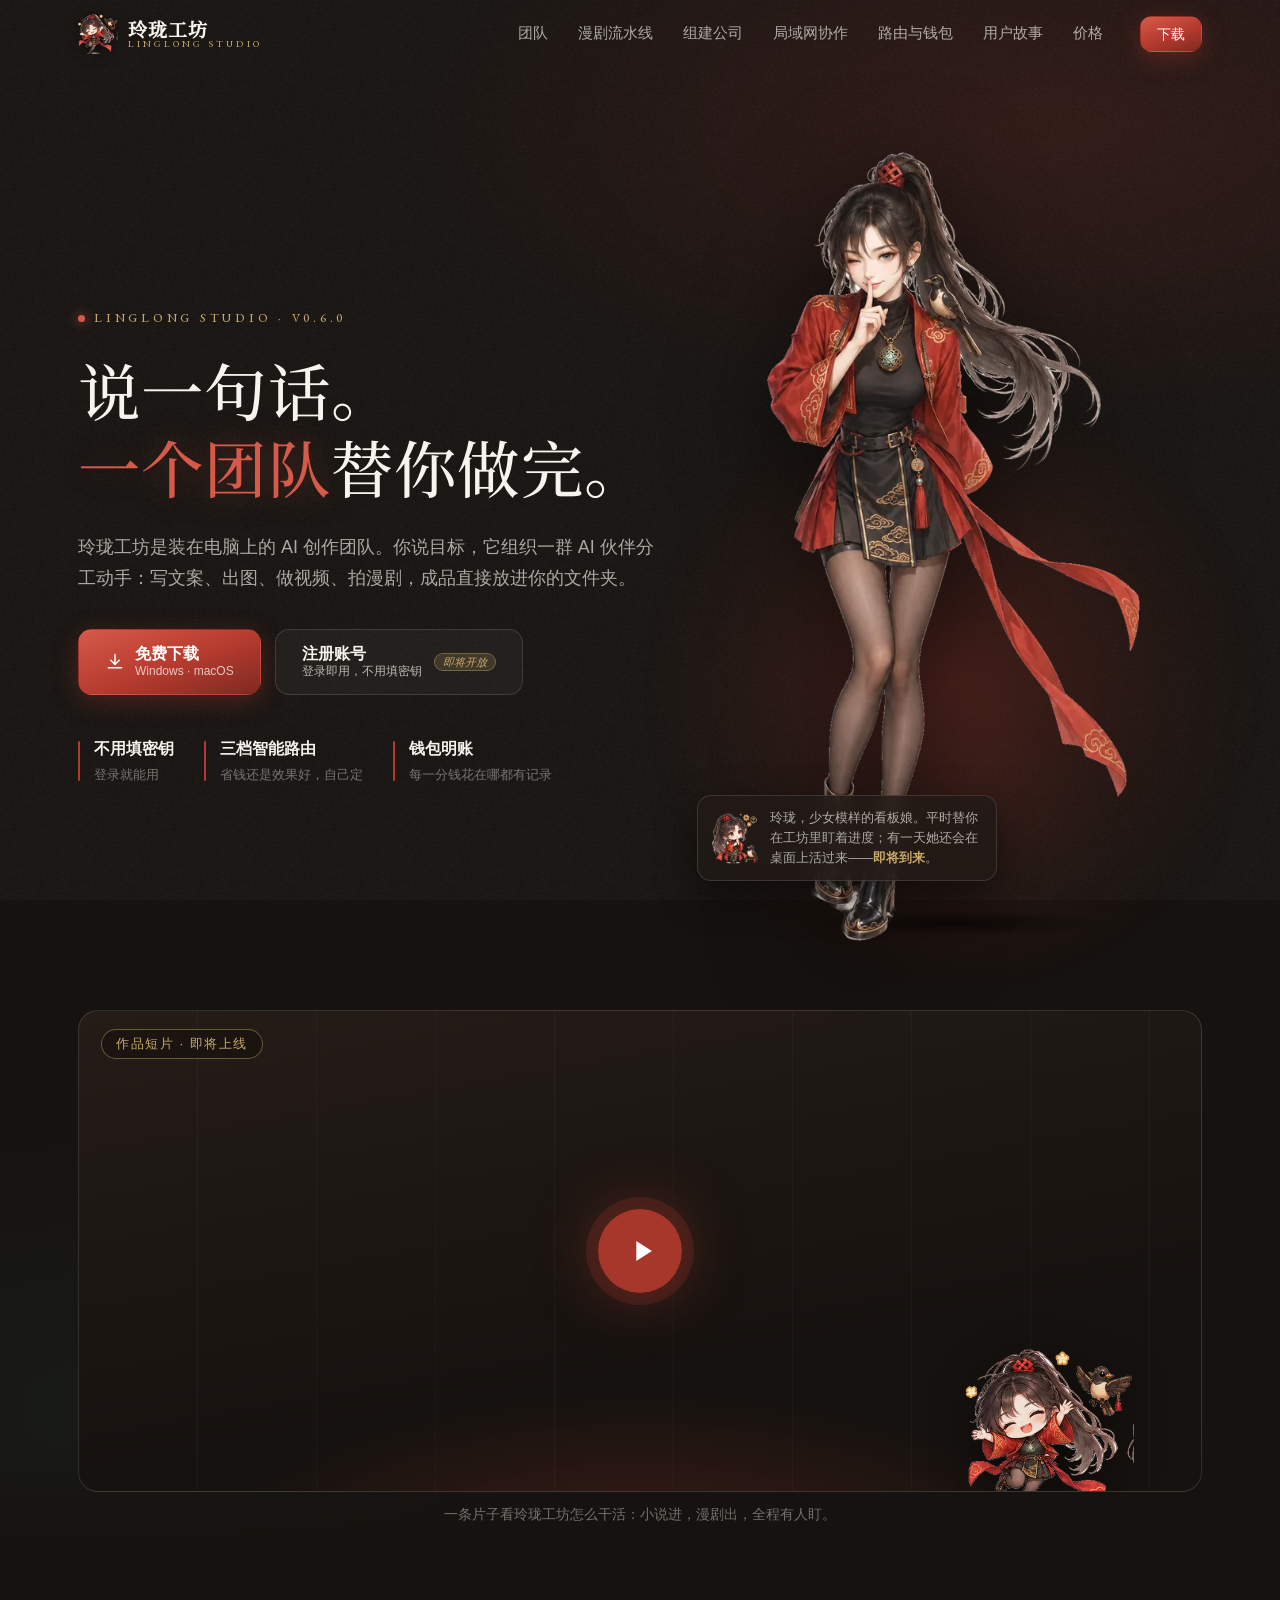
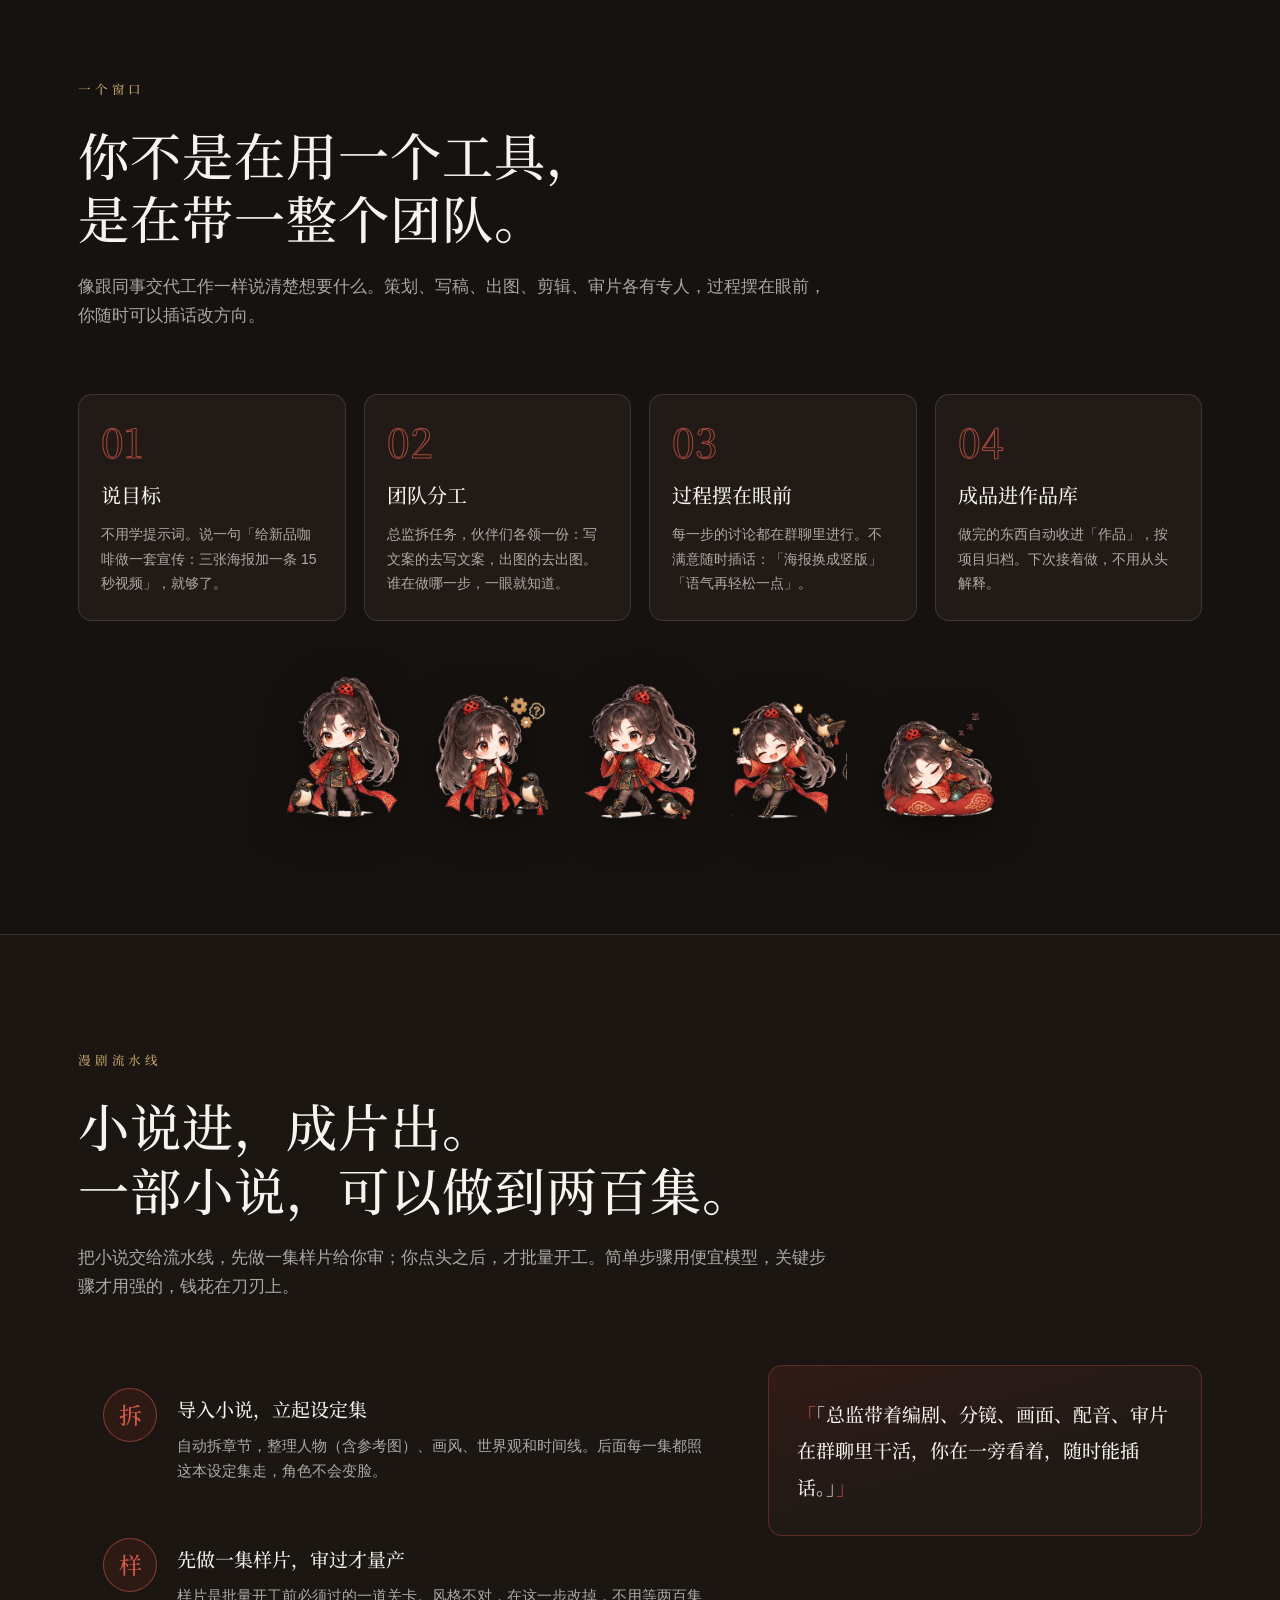
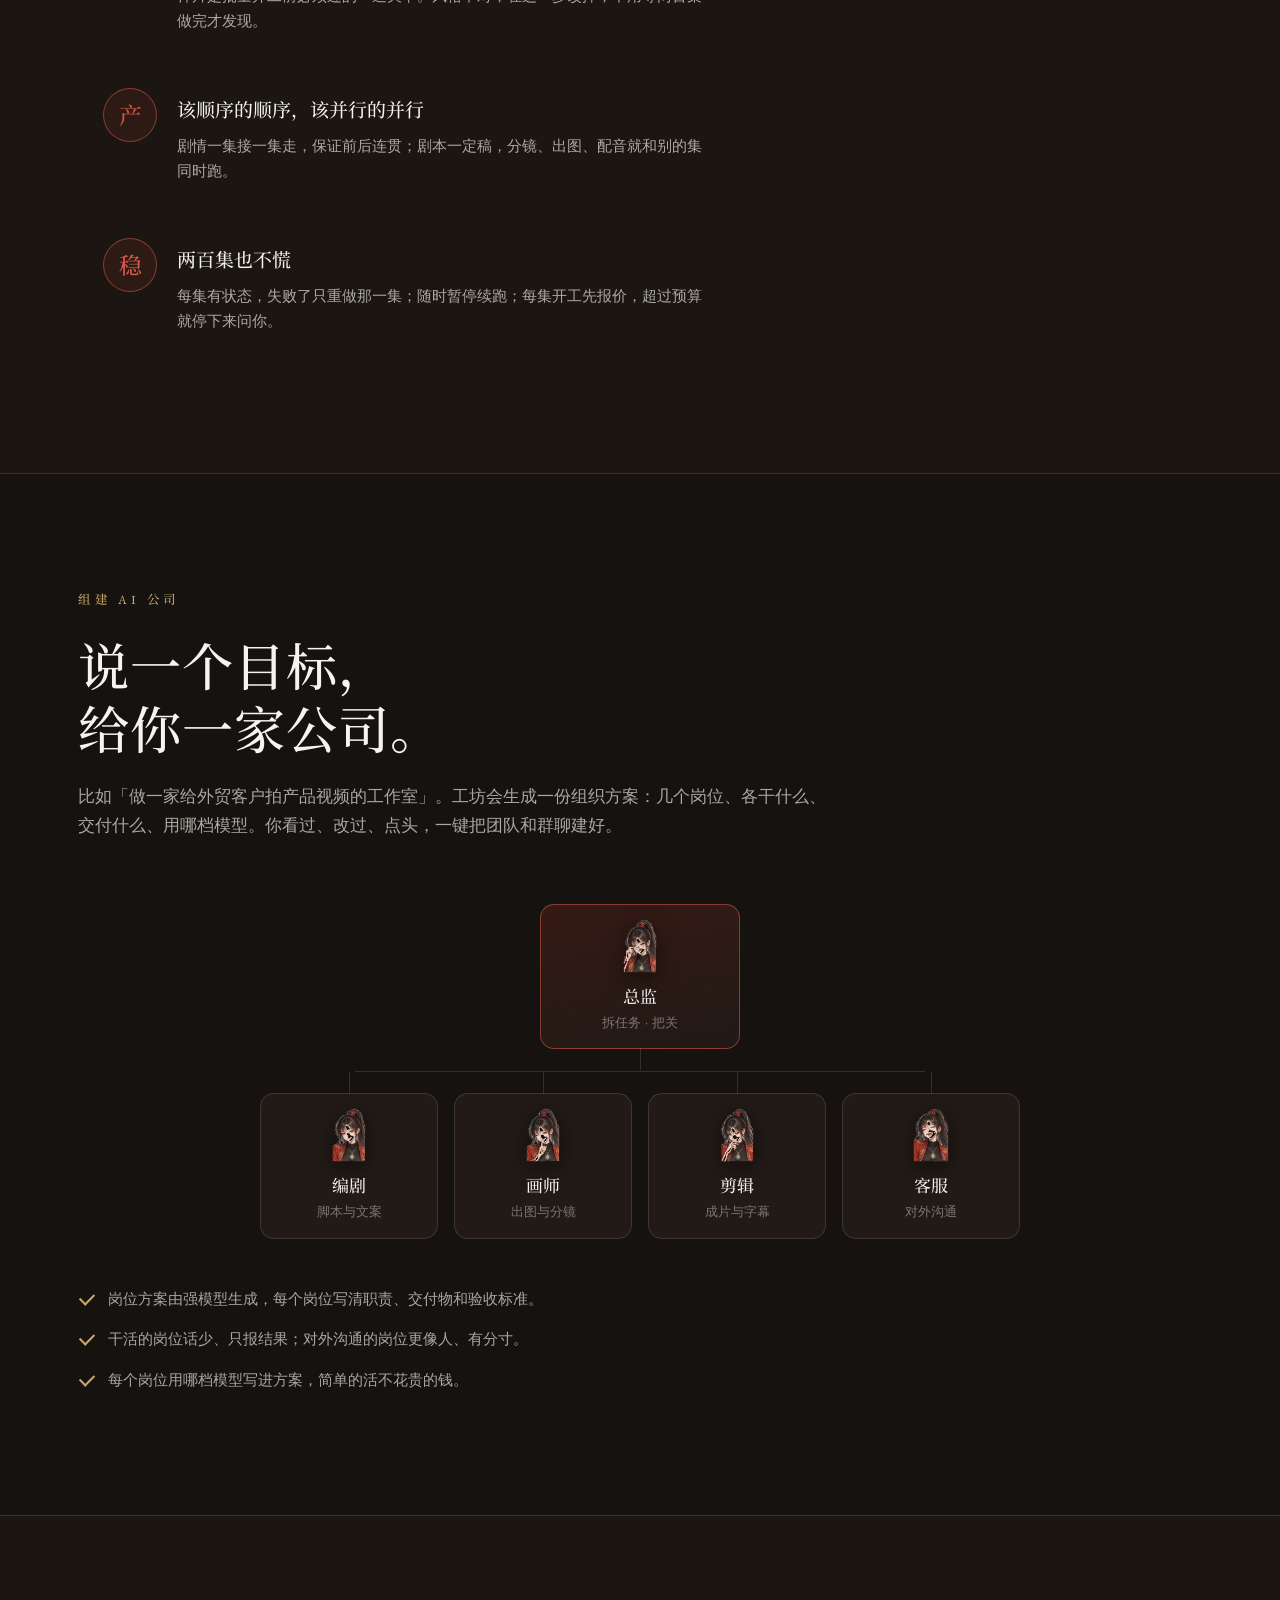
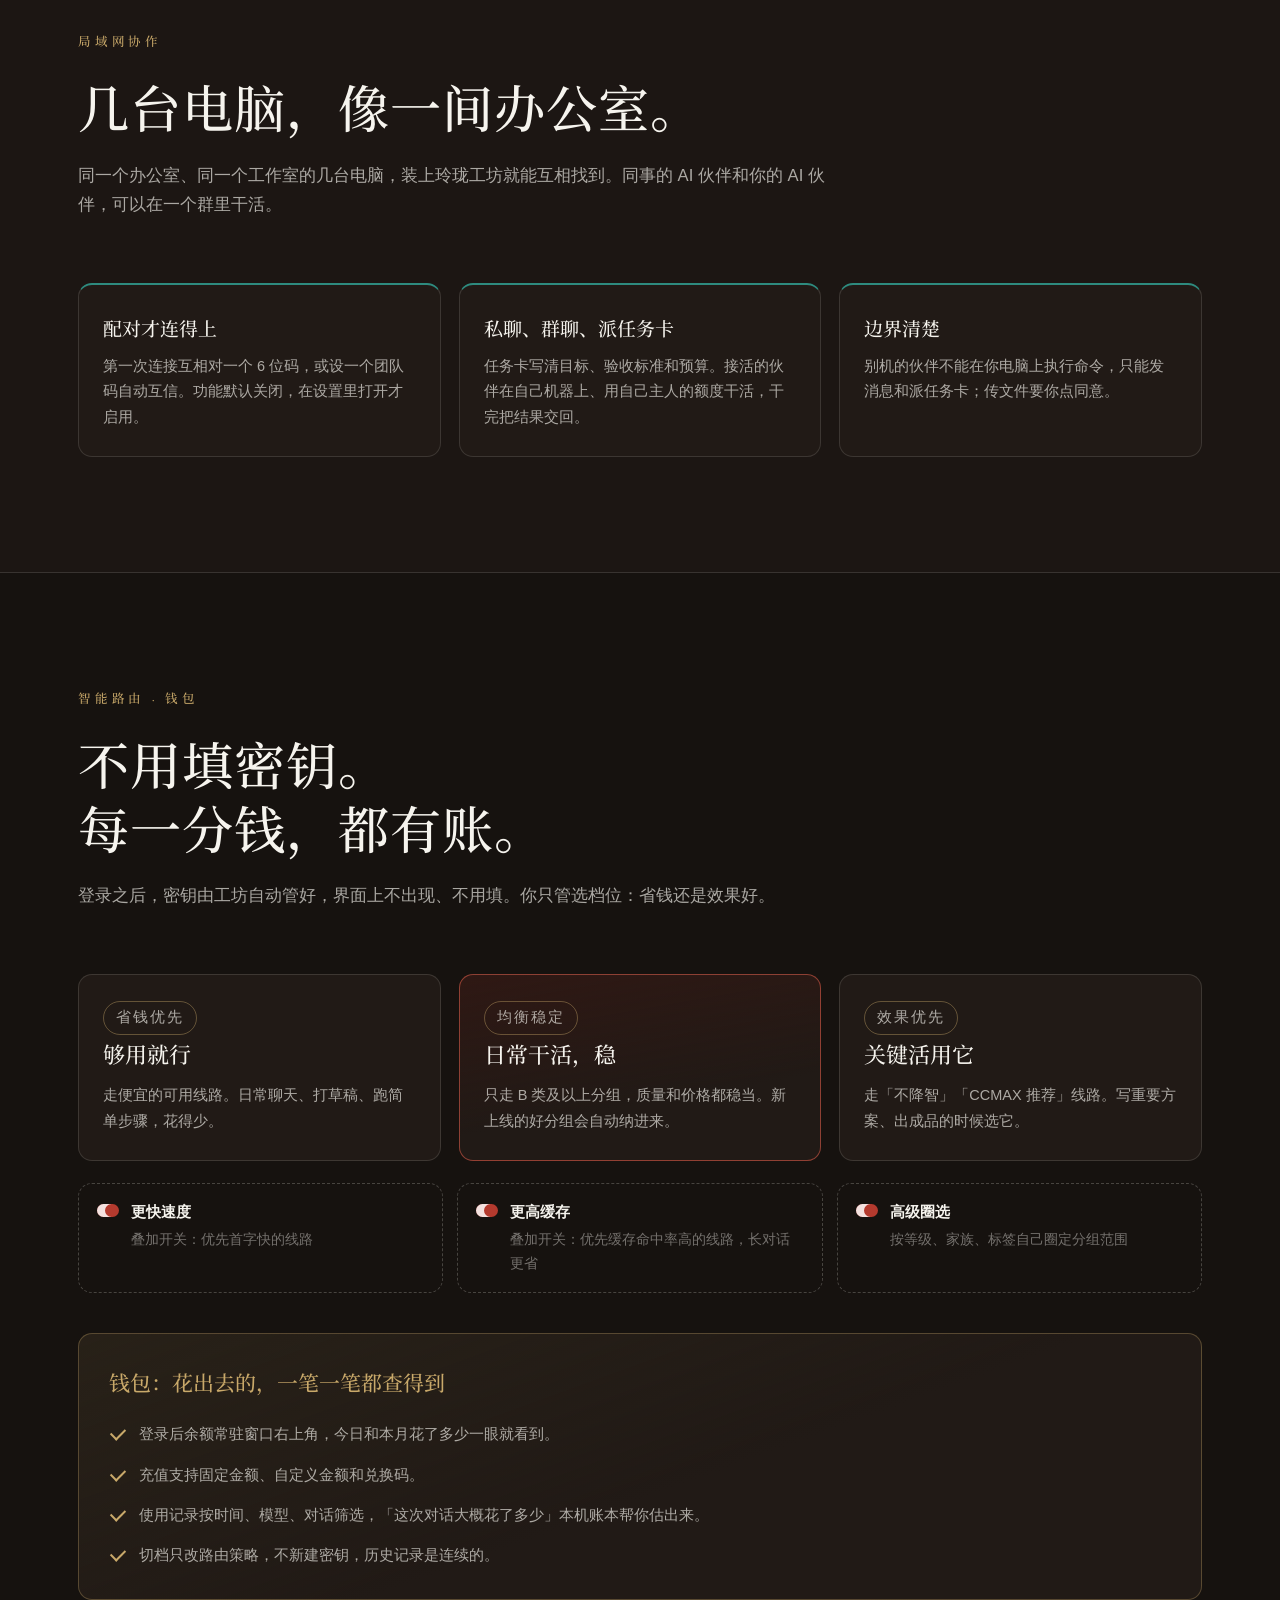
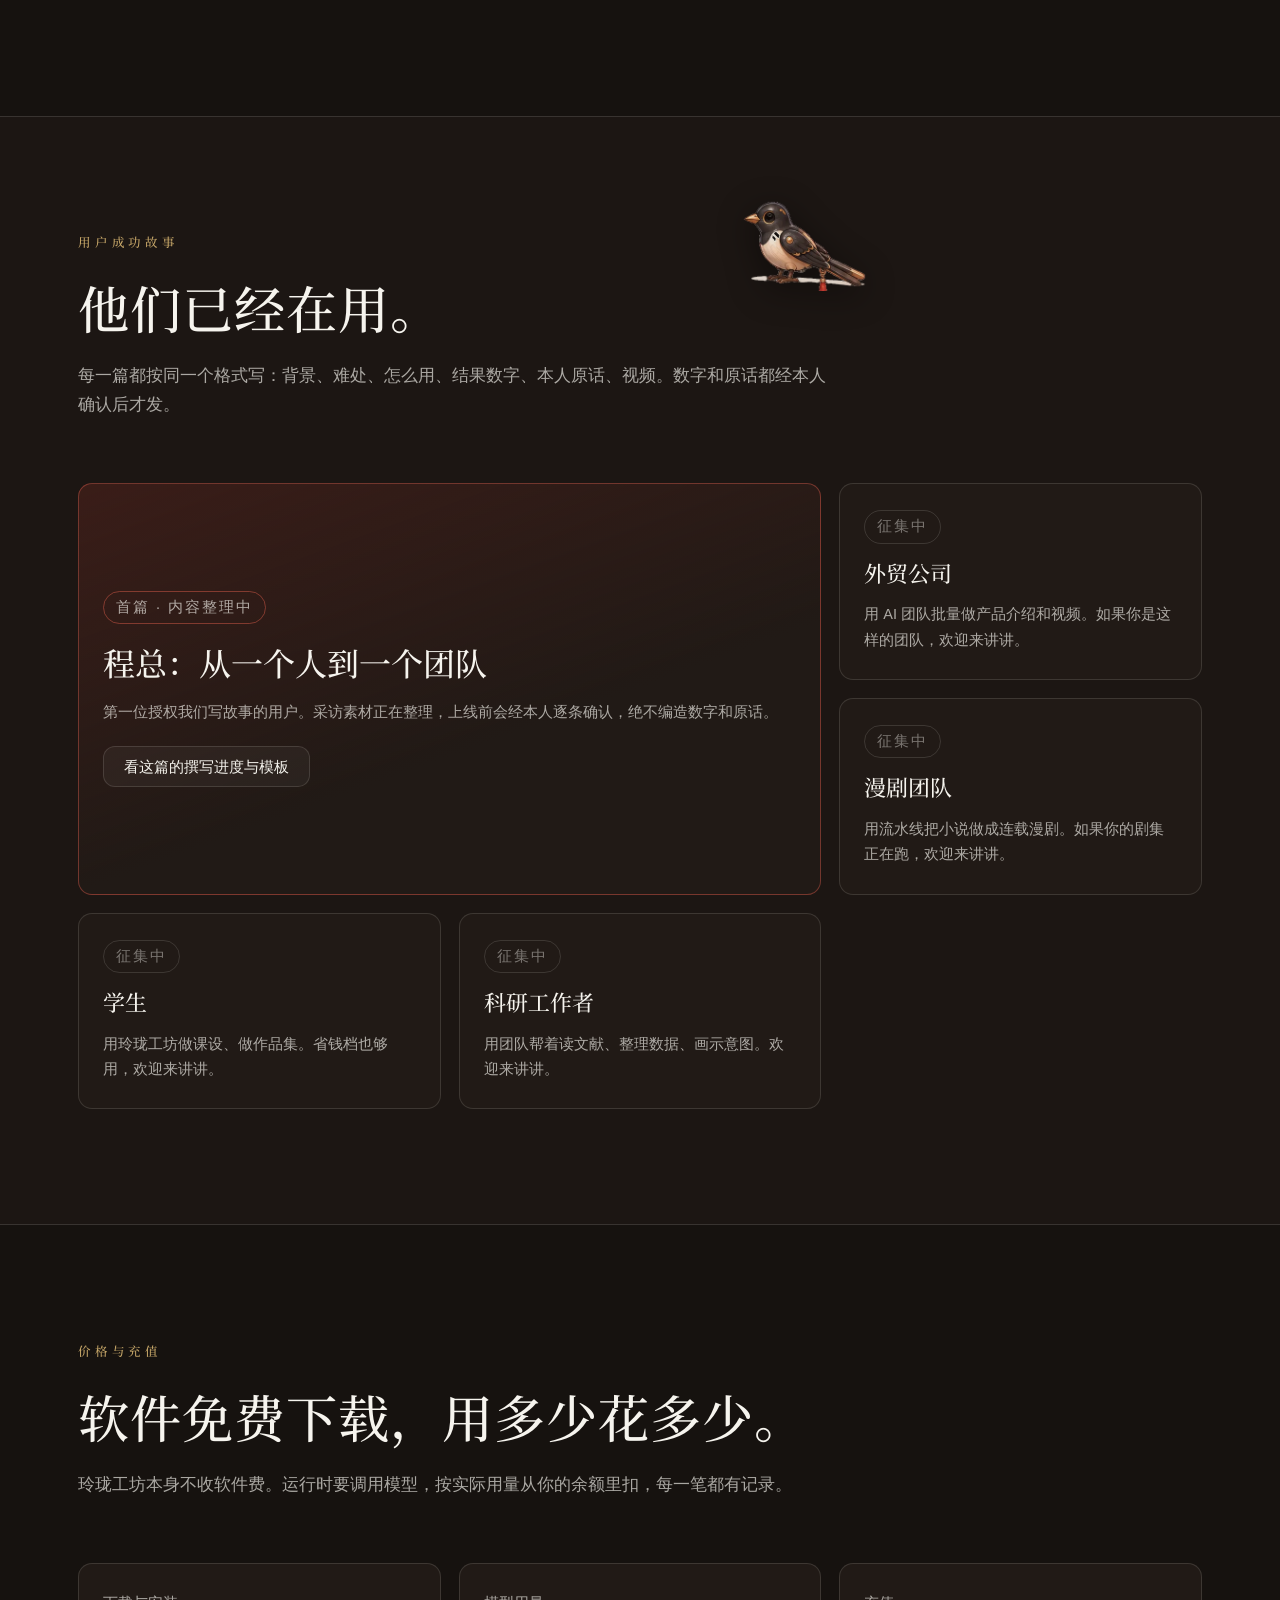
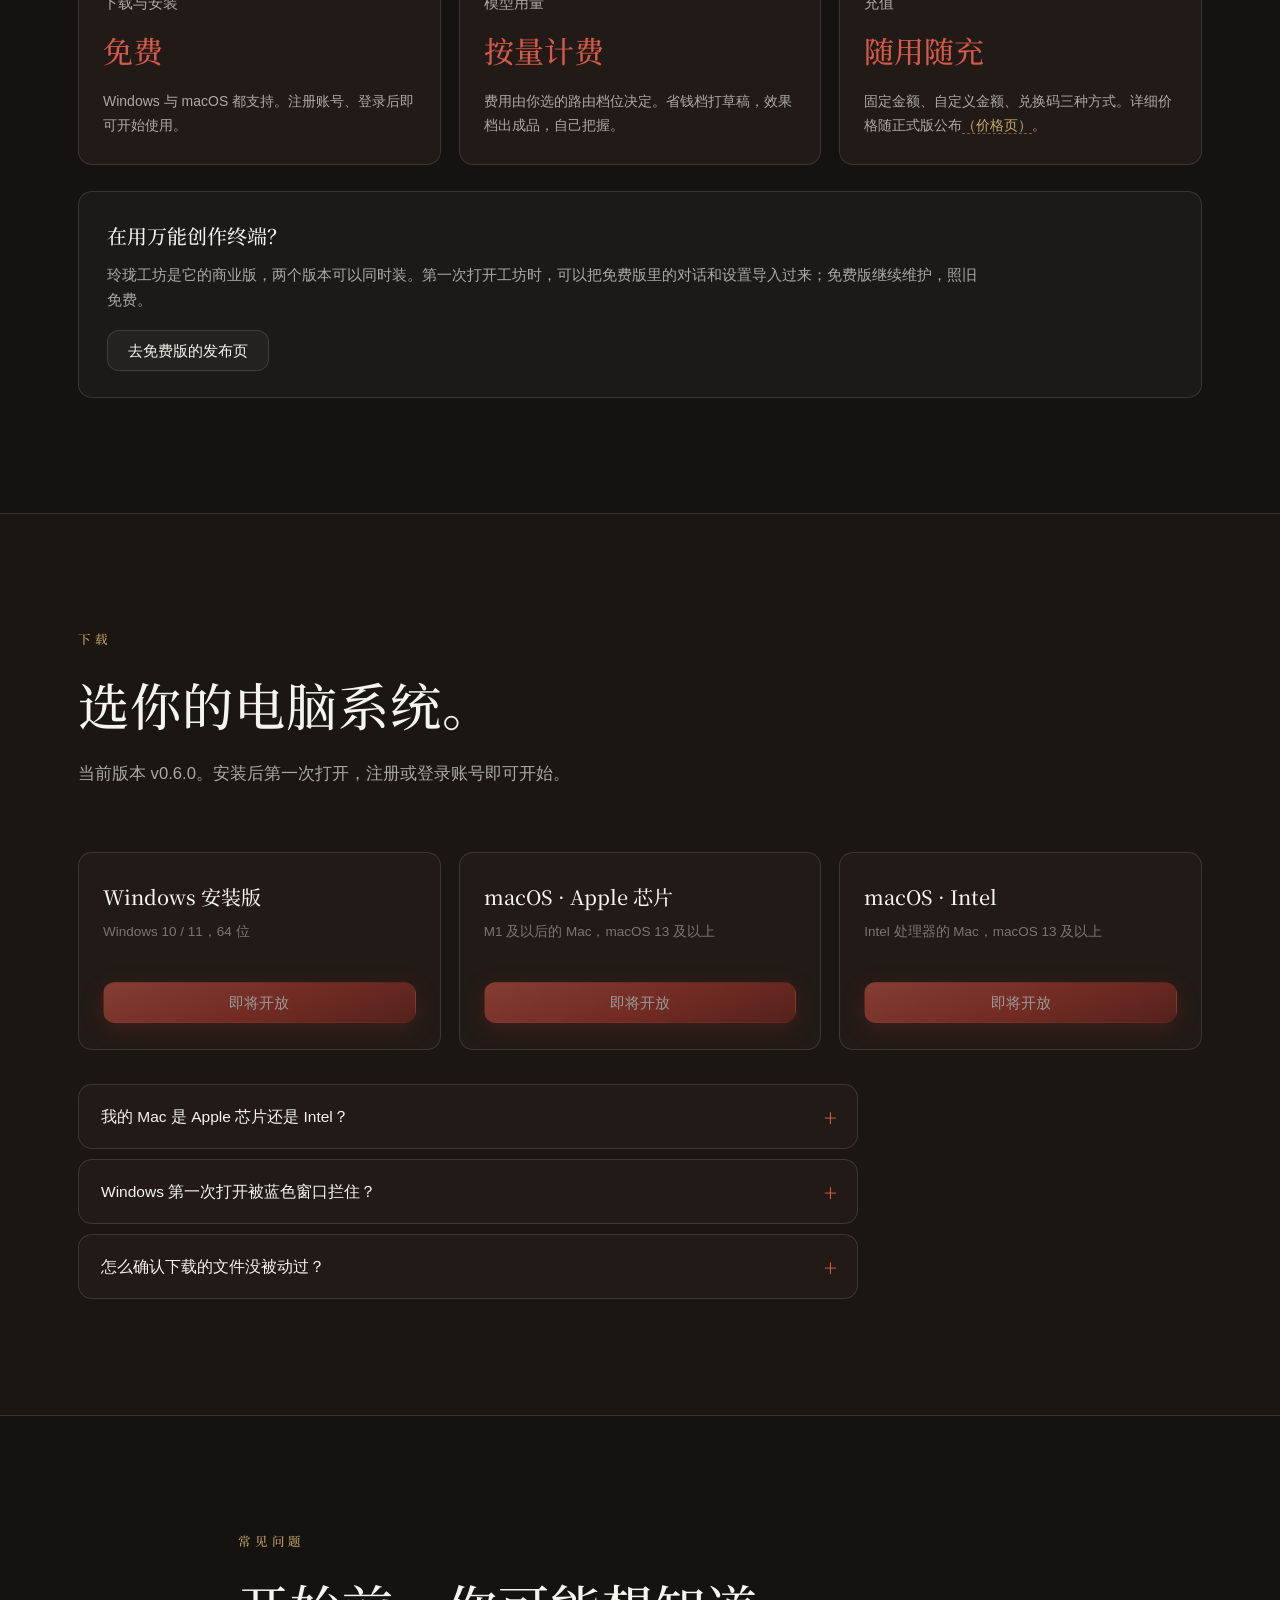
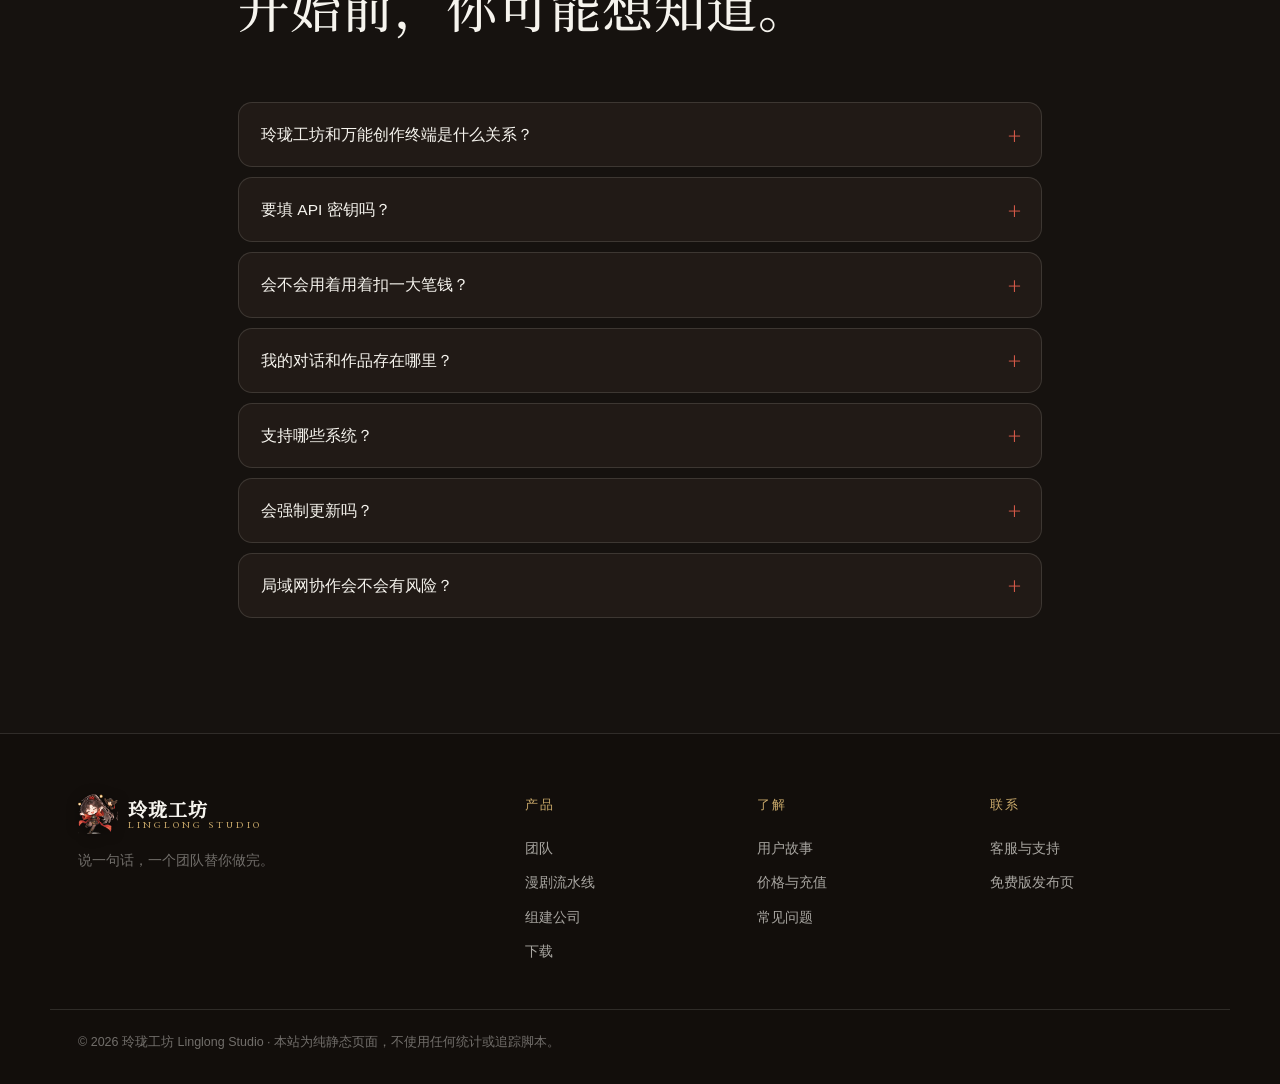
==== site/index.html @ 1097bac4 "性能：颗粒改静态贴图，首屏立绘预加载 - 背景颗粒从 SVG feTurbulence 换成 noise.png，去掉光晕的 blur 滤镜 - 首屏立绘 preload + fetchpriorit" ====
<!DOCTYPE html>
<html lang="zh-CN">
<head>
<meta charset="utf-8">
<meta name="viewport" content="width=device-width,initial-scale=1,viewport-fit=cover">
<title>玲珑工坊 · 说一句话，一个团队替你做完</title>
<meta name="description" content="玲珑工坊是装在电脑上的 AI 创作团队：你说目标，一群 AI 伙伴分工写文案、出图、做视频、拍漫剧，成品放进你的文件夹。不用填密钥，登录就能用；三档智能路由，每一分钱都有账。支持 Windows 与 macOS。">
<meta name="color-scheme" content="dark">
<meta name="theme-color" content="#16120f">
<meta property="og:type" content="website">
<meta property="og:title" content="玲珑工坊 Linglong Studio">
<meta property="og:description" content="说一句话，一个团队替你做完。文案、图片、视频、漫剧，一个窗口。">
<meta property="og:image" content="assets/img/og-image.jpg">
<link rel="icon" type="image/png" sizes="32x32" href="assets/img/favicon-32.png">
<link rel="icon" type="image/png" sizes="192x192" href="assets/img/icon-192.png">
<link rel="apple-touch-icon" sizes="180x180" href="assets/img/apple-touch-icon.png">
<link rel="preload" as="image" href="assets/img/linglong-480.webp" imagesrcset="assets/img/linglong-480.webp 480w, assets/img/linglong-730.webp 730w" imagesizes="(max-width: 860px) 62vw, 380px" fetchpriority="high">
<link rel="stylesheet" href="assets/css/site.css">
<script>document.documentElement.classList.add('js');</script>
<script defer src="assets/js/config.js"></script>
<script defer src="assets/js/site.js"></script>
</head>
<body>
<a class="skip" href="#main">跳到正文</a>

<header class="topbar" id="topbar">
  <div class="wrap topbar-in">
    <a class="brand" href="#top" aria-label="玲珑工坊 首页">
      <img src="assets/img/q-happy-280.webp" width="40" height="40" alt="">
      <span><b>玲珑工坊</b><small>LINGLONG STUDIO</small></span>
    </a>
    <nav class="nav" id="nav" aria-label="主导航">
      <a href="#team">团队</a>
      <a href="#drama">漫剧流水线</a>
      <a href="#company">组建公司</a>
      <a href="#lan">局域网协作</a>
      <a href="#routing">路由与钱包</a>
      <a href="#stories">用户故事</a>
      <a href="#pricing">价格</a>
    </nav>
    <div class="top-actions">
      <a class="btn btn-sm btn-primary" href="#download">下载</a>
      <button class="menu-btn" id="menu-btn" type="button" aria-expanded="false" aria-controls="nav" aria-label="打开菜单"><span></span><span></span></button>
    </div>
  </div>
</header>

<main id="main">

<!-- 首屏 -->
<section class="hero" id="top" aria-labelledby="hero-title">
  <div class="wrap hero-in">
    <div class="hero-copy">
      <p class="eyebrow reveal"><span class="dot" aria-hidden="true"></span>LINGLONG STUDIO · v0.6.0</p>
      <h1 id="hero-title" class="reveal">说一句话。<br><em>一个团队</em>替你做完。</h1>
      <p class="hero-lead reveal">玲珑工坊是装在电脑上的 AI 创作团队。你说目标，它组织一群 AI 伙伴分工动手：写文案、出图、做视频、拍漫剧，成品直接放进你的文件夹。</p>
      <div class="hero-cta reveal">
        <a class="btn btn-xl btn-primary" href="#download">
          <svg viewBox="0 0 24 24" aria-hidden="true"><path d="M12 3v12m0 0-5-5m5 5 5-5M4 19h16"/></svg>
          <span><b>免费下载</b><small>Windows · macOS</small></span>
        </a>
        <a class="btn btn-xl btn-ghost" id="cta-register" href="#" data-link="register">
          <span><b>注册账号</b><small>登录即用，不用填密钥</small></span>
        </a>
      </div>
      <ul class="hero-points reveal" aria-label="亮点">
        <li><b>不用填密钥</b><span>登录就能用</span></li>
        <li><b>三档智能路由</b><span>省钱还是效果好，自己定</span></li>
        <li><b>钱包明账</b><span>每一分钱花在哪都有记录</span></li>
      </ul>
    </div>
    <div class="hero-visual">
      <div class="hero-stage" aria-hidden="true">
        <div class="hero-glow"></div>
        <!-- 抠图带透明通道，本机 ffmpeg 的 libaom 编码 AVIF 会丢 alpha，这里只用 WebP -->
        <img class="hero-girl" src="assets/img/linglong-730.webp" srcset="assets/img/linglong-480.webp 480w, assets/img/linglong-730.webp 730w" sizes="(max-width: 860px) 62vw, 380px" width="730" height="1525" alt="玲珑：玲珑工坊的看板娘，少女模样，红白配色的裙装" fetchpriority="high">
        <div class="hero-floor"></div>
      </div>
      <figure class="hero-card reveal">
        <img src="assets/img/q-think-280.webp" width="280" height="308" alt="" loading="lazy" decoding="async">
        <figcaption>玲珑，少女模样的看板娘。平时替你在工坊里盯着进度；有一天她还会在桌面上活过来——<b>即将到来</b>。</figcaption>
      </figure>
    </div>
  </div>
  <div class="wrap hero-film reveal">
    <button class="film" id="film" type="button" aria-label="播放作品短片">
      <span class="film-frame">
        <img src="assets/img/q-happy-280.webp" width="280" height="284" alt="" loading="lazy" decoding="async">
        <span class="film-play" aria-hidden="true"><svg viewBox="0 0 24 24"><path d="M8 5v14l11-7z"/></svg></span>
        <span class="film-badge" id="film-badge">作品短片 · 即将上线</span>
      </span>
      <span class="film-note">一条片子看玲珑工坊怎么干活：小说进，漫剧出，全程有人盯。</span>
    </button>
  </div>
</section>

<!-- 一个窗口一整个 AI 团队 -->
<section class="section" id="team" aria-labelledby="team-title">
  <div class="wrap">
    <div class="head reveal">
      <p class="eyebrow">一个窗口</p>
      <h2 id="team-title">你不是在用一个工具，<br>是在带一整个团队。</h2>
      <p class="lead">像跟同事交代工作一样说清楚想要什么。策划、写稿、出图、剪辑、审片各有专人，过程摆在眼前，你随时可以插话改方向。</p>
    </div>
    <ol class="flow">
      <li class="flow-step reveal">
        <span class="flow-n">01</span>
        <h3>说目标</h3>
        <p>不用学提示词。说一句「给新品咖啡做一套宣传：三张海报加一条 15 秒视频」，就够了。</p>
      </li>
      <li class="flow-step reveal">
        <span class="flow-n">02</span>
        <h3>团队分工</h3>
        <p>总监拆任务，伙伴们各领一份：写文案的去写文案，出图的去出图。谁在做哪一步，一眼就知道。</p>
      </li>
      <li class="flow-step reveal">
        <span class="flow-n">03</span>
        <h3>过程摆在眼前</h3>
        <p>每一步的讨论都在群聊里进行。不满意随时插话：「海报换成竖版」「语气再轻松一点」。</p>
      </li>
      <li class="flow-step reveal">
        <span class="flow-n">04</span>
        <h3>成品进作品库</h3>
        <p>做完的东西自动收进「作品」，按项目归档。下次接着做，不用从头解释。</p>
      </li>
    </ol>
    <div class="crew reveal" aria-hidden="true">
      <img src="assets/img/q-idle-280.webp" width="280" height="351" alt="" loading="lazy" decoding="async">
      <img src="assets/img/q-think-280.webp" width="280" height="308" alt="" loading="lazy" decoding="async">
      <img src="assets/img/q-walk-280.webp" width="280" height="335" alt="" loading="lazy" decoding="async">
      <img src="assets/img/q-happy-280.webp" width="280" height="284" alt="" loading="lazy" decoding="async">
      <img src="assets/img/q-sleep-280.webp" width="280" height="265" alt="" loading="lazy" decoding="async">
    </div>
  </div>
</section>

<!-- 漫剧流水线 -->
<section class="section alt" id="drama" aria-labelledby="drama-title">
  <div class="wrap">
    <div class="head reveal">
      <p class="eyebrow">漫剧流水线</p>
      <h2 id="drama-title">小说进，成片出。<br>一部小说，可以做到两百集。</h2>
      <p class="lead">把小说交给流水线，先做一集样片给你审；你点头之后，才批量开工。简单步骤用便宜模型，关键步骤才用强的，钱花在刀刃上。</p>
    </div>
    <div class="pipeline">
      <ol class="pipe-steps">
        <li class="reveal"><b>拆</b><div><h3>导入小说，立起设定集</h3><p>自动拆章节，整理人物（含参考图）、画风、世界观和时间线。后面每一集都照这本设定集走，角色不会变脸。</p></div></li>
        <li class="reveal"><b>样</b><div><h3>先做一集样片，审过才量产</h3><p>样片是批量开工前必须过的一道关卡。风格不对，在这一步改掉，不用等两百集做完才发现。</p></div></li>
        <li class="reveal"><b>产</b><div><h3>该顺序的顺序，该并行的并行</h3><p>剧情一集接一集走，保证前后连贯；剧本一定稿，分镜、出图、配音就和别的集同时跑。</p></div></li>
        <li class="reveal"><b>稳</b><div><h3>两百集也不慌</h3><p>每集有状态，失败了只重做那一集；随时暂停续跑；每集开工先报价，超过预算就停下来问你。</p></div></li>
      </ol>
      <div class="pipe-side reveal">
        <p class="pipe-quote">「总监带着编剧、分镜、画面、配音、审片在群聊里干活，你在一旁看着，随时能插话。」</p>
      </div>
    </div>
  </div>
</section>

<!-- 组建 AI 公司 -->
<section class="section" id="company" aria-labelledby="company-title">
  <div class="wrap">
    <div class="head reveal">
      <p class="eyebrow">组建 AI 公司</p>
      <h2 id="company-title">说一个目标，<br>给你一家公司。</h2>
      <p class="lead">比如「做一家给外贸客户拍产品视频的工作室」。工坊会生成一份组织方案：几个岗位、各干什么、交付什么、用哪档模型。你看过、改过、点头，一键把团队和群聊建好。</p>
    </div>
    <div class="org reveal">
      <div class="org-node org-boss"><img src="assets/img/face-serious-120.webp" width="120" height="192" alt="" loading="lazy" decoding="async"><b>总监</b><span>拆任务 · 把关</span></div>
      <div class="org-row">
        <div class="org-node"><img src="assets/img/face-gentle-120.webp" width="120" height="192" alt="" loading="lazy" decoding="async"><b>编剧</b><span>脚本与文案</span></div>
        <div class="org-node"><img src="assets/img/face-wink-120.webp" width="120" height="190" alt="" loading="lazy" decoding="async"><b>画师</b><span>出图与分镜</span></div>
        <div class="org-node"><img src="assets/img/face-smirk-120.webp" width="120" height="187" alt="" loading="lazy" decoding="async"><b>剪辑</b><span>成片与字幕</span></div>
        <div class="org-node"><img src="assets/img/face-laughing-120.webp" width="120" height="182" alt="" loading="lazy" decoding="async"><b>客服</b><span>对外沟通</span></div>
      </div>
      <p class="sr-only">组织方案示意：总监居中，向下连接编剧、画师、剪辑、客服四个岗位。</p>
    </div>
    <ul class="ticks reveal">
      <li>岗位方案由强模型生成，每个岗位写清职责、交付物和验收标准。</li>
      <li>干活的岗位话少、只报结果；对外沟通的岗位更像人、有分寸。</li>
      <li>每个岗位用哪档模型写进方案，简单的活不花贵的钱。</li>
    </ul>
  </div>
</section>

<!-- 局域网协作 -->
<section class="section alt" id="lan" aria-labelledby="lan-title">
  <div class="wrap">
    <div class="head reveal">
      <p class="eyebrow">局域网协作</p>
      <h2 id="lan-title">几台电脑，像一间办公室。</h2>
      <p class="lead">同一个办公室、同一个工作室的几台电脑，装上玲珑工坊就能互相找到。同事的 AI 伙伴和你的 AI 伙伴，可以在一个群里干活。</p>
    </div>
    <div class="lan-grid">
      <article class="lan-card reveal">
        <h3>配对才连得上</h3>
        <p>第一次连接互相对一个 6 位码，或设一个团队码自动互信。功能默认关闭，在设置里打开才启用。</p>
      </article>
      <article class="lan-card reveal">
        <h3>私聊、群聊、派任务卡</h3>
        <p>任务卡写清目标、验收标准和预算。接活的伙伴在自己机器上、用自己主人的额度干活，干完把结果交回。</p>
      </article>
      <article class="lan-card reveal">
        <h3>边界清楚</h3>
        <p>别机的伙伴不能在你电脑上执行命令，只能发消息和派任务卡；传文件要你点同意。</p>
      </article>
    </div>
  </div>
</section>

<!-- 智能路由与钱包 -->
<section class="section" id="routing" aria-labelledby="routing-title">
  <div class="wrap">
    <div class="head reveal">
      <p class="eyebrow">智能路由 · 钱包</p>
      <h2 id="routing-title">不用填密钥。<br>每一分钱，都有账。</h2>
      <p class="lead">登录之后，密钥由工坊自动管好，界面上不出现、不用填。你只管选档位：省钱还是效果好。</p>
    </div>
    <div class="tier-grid">
      <article class="tier reveal">
        <p class="tier-tag">省钱优先</p>
        <h3>够用就行</h3>
        <p>走便宜的可用线路。日常聊天、打草稿、跑简单步骤，花得少。</p>
      </article>
      <article class="tier tier-on reveal">
        <p class="tier-tag">均衡稳定</p>
        <h3>日常干活，稳</h3>
        <p>只走 B 类及以上分组，质量和价格都稳当。新上线的好分组会自动纳进来。</p>
      </article>
      <article class="tier reveal">
        <p class="tier-tag">效果优先</p>
        <h3>关键活用它</h3>
        <p>走「不降智」「CCMAX 推荐」线路。写重要方案、出成品的时候选它。</p>
      </article>
    </div>
    <div class="switches reveal">
      <div class="switch"><b>更快速度</b><span>叠加开关：优先首字快的线路</span></div>
      <div class="switch"><b>更高缓存</b><span>叠加开关：优先缓存命中率高的线路，长对话更省</span></div>
      <div class="switch"><b>高级圈选</b><span>按等级、家族、标签自己圈定分组范围</span></div>
    </div>
    <div class="wallet reveal">
      <h3>钱包：花出去的，一笔一笔都查得到</h3>
      <ul class="ticks">
        <li>登录后余额常驻窗口右上角，今日和本月花了多少一眼就看到。</li>
        <li>充值支持固定金额、自定义金额和兑换码。</li>
        <li>使用记录按时间、模型、对话筛选，「这次对话大概花了多少」本机账本帮你估出来。</li>
        <li>切档只改路由策略，不新建密钥，历史记录是连续的。</li>
      </ul>
    </div>
  </div>
</section>

<!-- 用户成功故事 -->
<section class="section alt" id="stories" aria-labelledby="stories-title">
  <div class="wrap">
    <div class="head reveal">
      <p class="eyebrow">用户成功故事</p>
      <h2 id="stories-title">他们已经在用。</h2>
      <p class="lead">每一篇都按同一个格式写：背景、难处、怎么用、结果数字、本人原话、视频。数字和原话都经本人确认后才发。</p>
      <img class="head-bird" src="assets/img/bird-side-270.webp" width="270" height="196" alt="" loading="lazy" decoding="async" aria-hidden="true">
    </div>
    <div class="story-grid">
      <article class="story story-lead reveal">
        <p class="story-tag">首篇 · 内容整理中</p>
        <h3>程总：从一个人到一个团队</h3>
        <p>第一位授权我们写故事的用户。采访素材正在整理，上线前会经本人逐条确认，绝不编造数字和原话。</p>
        <a class="btn btn-ghost" href="stories/cheng.html">看这篇的撰写进度与模板</a>
      </article>
      <article class="story reveal"><p class="story-tag dim">征集中</p><h3>外贸公司</h3><p>用 AI 团队批量做产品介绍和视频。如果你是这样的团队，欢迎来讲讲。</p></article>
      <article class="story reveal"><p class="story-tag dim">征集中</p><h3>漫剧团队</h3><p>用流水线把小说做成连载漫剧。如果你的剧集正在跑，欢迎来讲讲。</p></article>
      <article class="story reveal"><p class="story-tag dim">征集中</p><h3>学生</h3><p>用玲珑工坊做课设、做作品集。省钱档也够用，欢迎来讲讲。</p></article>
      <article class="story reveal"><p class="story-tag dim">征集中</p><h3>科研工作者</h3><p>用团队帮着读文献、整理数据、画示意图。欢迎来讲讲。</p></article>
    </div>
  </div>
</section>

<!-- 价格与充值 -->
<section class="section" id="pricing" aria-labelledby="pricing-title">
  <div class="wrap">
    <div class="head reveal">
      <p class="eyebrow">价格与充值</p>
      <h2 id="pricing-title">软件免费下载，用多少花多少。</h2>
      <p class="lead">玲珑工坊本身不收软件费。运行时要调用模型，按实际用量从你的余额里扣，每一笔都有记录。</p>
    </div>
    <div class="price-grid">
      <article class="price reveal">
        <h3>下载与安装</h3>
        <p class="price-num">免费</p>
        <p>Windows 与 macOS 都支持。注册账号、登录后即可开始使用。</p>
      </article>
      <article class="price reveal">
        <h3>模型用量</h3>
        <p class="price-num">按量计费</p>
        <p>费用由你选的路由档位决定。省钱档打草稿，效果档出成品，自己把握。</p>
      </article>
      <article class="price reveal">
        <h3>充值</h3>
        <p class="price-num">随用随充</p>
        <p>固定金额、自定义金额、兑换码三种方式。详细价格随正式版公布<a href="#" data-link="pricing" class="inline-link" id="pricing-link">（价格页）</a>。</p>
      </article>
    </div>
    <div class="migrate reveal">
      <h3>在用万能创作终端？</h3>
      <p>玲珑工坊是它的商业版，两个版本可以同时装。第一次打开工坊时，可以把免费版里的对话和设置导入过来；免费版继续维护，照旧免费。</p>
      <a class="btn btn-ghost" id="free-edition-link" href="#" data-link="free_edition" target="_blank" rel="noopener">去免费版的发布页</a>
    </div>
  </div>
</section>

<!-- 下载 -->
<section class="section alt" id="download" aria-labelledby="download-title">
  <div class="wrap">
    <div class="head reveal">
      <p class="eyebrow">下载</p>
      <h2 id="download-title">选你的电脑系统。</h2>
      <p class="lead">当前版本 v0.6.0。安装后第一次打开，注册或登录账号即可开始。</p>
    </div>
    <div class="dl-grid" id="dl-grid">
      <noscript><p class="lead">下载地址即将开放。</p></noscript>
    </div>
    <div class="dl-help reveal">
      <details>
        <summary>我的 Mac 是 Apple 芯片还是 Intel？</summary>
        <p>点屏幕左上角的苹果图标 →「关于本机」。看到「芯片 Apple M1 / M2…」就选 Apple 芯片版；看到「处理器 Intel…」就选 Intel 版。</p>
      </details>
      <details>
        <summary>Windows 第一次打开被蓝色窗口拦住？</summary>
        <p>内测阶段还没有代码签名。点「更多信息」→「仍要运行」即可，安装不需要管理员权限。</p>
      </details>
      <details>
        <summary>怎么确认下载的文件没被动过？</summary>
        <p>下载卡上会给出每个安装包的 SHA256 校验值。Windows 在 PowerShell 里运行 <code>Get-FileHash .\文件名.exe</code>，Mac 在终端里运行 <code>shasum -a 256 文件名.dmg</code>，对得上就是完整的。</p>
      </details>
    </div>
  </div>
</section>

<!-- FAQ -->
<section class="section" id="faq" aria-labelledby="faq-title">
  <div class="wrap faq-in">
    <div class="head reveal">
      <p class="eyebrow">常见问题</p>
      <h2 id="faq-title">开始前，你可能想知道。</h2>
    </div>
    <div class="faq-list reveal">
      <details><summary>玲珑工坊和万能创作终端是什么关系？</summary><p>万能创作终端是免费版，继续维护、照旧免费；玲珑工坊是商业版，必须登录、内置钱包和智能路由。两者应用 ID 不同，可以同时安装，工坊还能从免费版导入对话和设置。</p></details>
      <details><summary>要填 API 密钥吗？</summary><p>不用。登录后密钥由工坊自动创建和管理，界面上不显示，也不能导出。密钥和你的账号绑定，站点端可以随时轮换和作废。</p></details>
      <details><summary>会不会用着用着扣一大笔钱？</summary><p>不会糊里糊涂扣费。余额常驻在窗口上，每集漫剧开工前先报价，超过预算会停下来问你；使用记录可以按时间、模型、对话逐笔查。</p></details>
      <details><summary>我的对话和作品存在哪里？</summary><p>在你自己的电脑上。对话、作品库、设置都在本机的数据目录里，卸载时可以选择保留或删除。</p></details>
      <details><summary>支持哪些系统？</summary><p>Windows 10 / 11（64 位），macOS 13 及以上（Apple 芯片与 Intel 都支持）。</p></details>
      <details><summary>会强制更新吗？</summary><p>不会。有新版本时提示你，由你决定现在更、稍后更，还是跳过这个版本。更新保留全部设置和对话。</p></details>
      <details><summary>局域网协作会不会有风险？</summary><p>功能默认关闭，打开后也要配对（对 6 位码或团队码）才能连上。别机的 AI 不能在你电脑上执行命令，传文件必须你点同意。</p></details>
    </div>
  </div>
</section>

</main>

<footer class="footer">
  <div class="wrap foot-in">
    <div class="foot-brand">
      <a class="brand" href="#top"><img src="assets/img/q-happy-280.webp" width="40" height="40" alt="" loading="lazy"><span><b>玲珑工坊</b><small>LINGLONG STUDIO</small></span></a>
      <p>说一句话，一个团队替你做完。</p>
    </div>
    <nav class="foot-links" aria-label="页脚链接">
      <div><h4>产品</h4><a href="#team">团队</a><a href="#drama">漫剧流水线</a><a href="#company">组建公司</a><a href="#download">下载</a></div>
      <div><h4>了解</h4><a href="#stories">用户故事</a><a href="#pricing">价格与充值</a><a href="#faq">常见问题</a></div>
      <div><h4>联系</h4><a href="#" data-link="support" id="support-link">客服与支持</a><a href="#" data-link="free_edition" target="_blank" rel="noopener">免费版发布页</a></div>
    </nav>
  </div>
  <p class="wrap foot-fine">© <span id="year">2026</span> 玲珑工坊 Linglong Studio · 本站为纯静态页面，不使用任何统计或追踪脚本。</p>
</footer>

<div class="toast" id="toast" role="status" aria-live="polite"></div>
</body>
</html>
---- site/assets/css/site.css ----
/* 玲珑工坊官网 · 深色电影感 · 玲珑红 */
@font-face {
  font-family: 'LL Serif';
  src: url('../fonts/serif-sc.woff2') format('woff2');
  font-display: swap;
}
@font-face {
  font-family: 'LL Latin';
  src: url('../fonts/latin-display.woff2') format('woff2');
  font-display: swap;
}

:root {
  --bg: #16120f;
  --bg-alt: #1c1613;
  --panel: #211a16;
  --ink: #f6f4ee;
  --ink-dim: rgba(246, 244, 238, .66);
  --ink-faint: rgba(246, 244, 238, .42);
  --line: rgba(246, 244, 238, .13);
  --red: #b43a2e;
  --red-hi: #d65a49;
  --red-deep: #7e2a21;
  --gold: #c9a96a;
  --teal: #2e8b7f;
  --font-display: 'LL Serif', 'Songti SC', 'STSong', 'SimSun', serif;
  --font-body: -apple-system, BlinkMacSystemFont, 'PingFang SC', 'Hiragino Sans GB', 'Microsoft YaHei', 'Noto Sans CJK SC', sans-serif;
  --font-en: 'LL Latin', 'LL Serif', Georgia, serif;
  --wrap: 1180px;
  --radius: 14px;
}

* { box-sizing: border-box; }
html { scroll-behavior: smooth; }
@media (prefers-reduced-motion: reduce) { html { scroll-behavior: auto; } }
body {
  margin: 0;
  background: var(--bg);
  color: var(--ink);
  font-family: var(--font-body);
  font-size: 16px;
  line-height: 1.75;
  -webkit-font-smoothing: antialiased;
  overflow-x: hidden;
}
body::before {
  /* 细颗粒，电影感。用静态贴图，不用 SVG feTurbulence（每次重绘都要现算，低端机很贵） */
  content: '';
  position: fixed;
  inset: 0;
  pointer-events: none;
  z-index: 1;
  opacity: .05;
  background-image: url('../img/noise.png');
}
::selection { background: var(--red); color: #fff; }
img { max-width: 100%; height: auto; }
a { color: inherit; text-decoration: none; }
code, kbd {
  font-family: ui-monospace, Consolas, monospace;
  font-size: .88em;
  background: rgba(246, 244, 238, .08);
  border: 1px solid var(--line);
  border-radius: 5px;
  padding: .05em .4em;
}
.wrap { max-width: var(--wrap); margin: 0 auto; padding: 0 28px; position: relative; z-index: 2; }

.skip {
  position: absolute; left: 12px; top: -60px; z-index: 99;
  background: var(--red); color: #fff; padding: 8px 16px; border-radius: 8px;
  transition: top .2s;
}
.skip:focus { top: 12px; }

/* ===== 顶栏 ===== */
.topbar {
  position: fixed; top: 0; left: 0; right: 0; z-index: 50;
  border-bottom: 1px solid transparent;
  transition: background .3s, border-color .3s;
}
.topbar.scrolled {
  background: rgba(22, 18, 15, .86);
  backdrop-filter: blur(14px);
  -webkit-backdrop-filter: blur(14px);
  border-color: var(--line);
}
.topbar-in { display: flex; align-items: center; gap: 24px; height: 68px; }
.brand { display: flex; align-items: center; gap: 10px; flex-shrink: 0; }
.brand img { width: 40px; height: 40px; object-fit: contain; filter: drop-shadow(0 2px 6px rgba(0,0,0,.5)); }
.brand span { display: flex; flex-direction: column; line-height: 1.15; }
.brand b { font-family: var(--font-display); font-size: 19px; letter-spacing: .06em; }
.brand small { font-family: var(--font-en); font-size: 9.5px; letter-spacing: .32em; color: var(--gold); }
.nav { display: flex; gap: 4px; margin-left: auto; }
.nav a {
  padding: 8px 13px; border-radius: 8px; font-size: 14.5px; color: var(--ink-dim);
  transition: color .2s, background .2s;
}
.nav a:hover, .nav a:focus-visible { color: var(--ink); background: rgba(246,244,238,.07); }
.top-actions { display: flex; align-items: center; gap: 12px; }
.menu-btn {
  display: none; width: 42px; height: 42px; border: 1px solid var(--line); border-radius: 10px;
  background: transparent; cursor: pointer; padding: 0;
}
.menu-btn span { display: block; width: 18px; height: 2px; background: var(--ink); margin: 4px auto; border-radius: 2px; transition: transform .25s; }
.menu-btn[aria-expanded="true"] span:first-child { transform: translateY(3px) rotate(45deg); }
.menu-btn[aria-expanded="true"] span:last-child { transform: translateY(-3px) rotate(-45deg); }

/* ===== 按钮 ===== */
.btn {
  display: inline-flex; align-items: center; gap: 10px;
  border-radius: 12px; border: 1px solid transparent; cursor: pointer;
  font-family: var(--font-body); font-size: 15px; line-height: 1.3;
  padding: 10px 20px; color: var(--ink);
  transition: transform .2s, box-shadow .2s, background .2s, border-color .2s;
}
.btn svg { width: 20px; height: 20px; fill: none; stroke: currentColor; stroke-width: 1.8; stroke-linecap: round; stroke-linejoin: round; flex-shrink: 0; }
.btn span { display: flex; flex-direction: column; align-items: flex-start; text-align: left; }
.btn small { font-size: 12px; opacity: .72; font-weight: 400; }
.btn-primary {
  background: linear-gradient(160deg, var(--red-hi), var(--red) 55%, var(--red-deep));
  color: #fff; box-shadow: 0 6px 24px rgba(180, 58, 46, .35);
}
.btn-primary:hover { transform: translateY(-2px); box-shadow: 0 10px 30px rgba(180, 58, 46, .45); }
.btn-ghost { border-color: var(--line); background: rgba(246,244,238,.04); }
.btn-ghost:hover { border-color: rgba(246,244,238,.3); background: rgba(246,244,238,.08); }
.btn-sm { padding: 8px 16px; font-size: 14px; }
.btn-xl { padding: 14px 26px; font-size: 16px; border-radius: 14px; }
.btn[disabled], .btn.soon { opacity: .55; pointer-events: none; }
.btn .soon-tag {
  font-size: 11px; background: rgba(201,169,106,.18); color: var(--gold);
  border: 1px solid rgba(201,169,106,.4); border-radius: 99px; padding: 1px 8px; margin-left: 2px;
}
.inline-link { color: var(--gold); border-bottom: 1px dashed rgba(201,169,106,.5); }

/* ===== 首屏 ===== */
.hero {
  position: relative;
  padding: 150px 0 40px;
  overflow: hidden;
  background:
    radial-gradient(1100px 500px at 82% 8%, rgba(180, 58, 46, .16), transparent 60%),
    radial-gradient(800px 500px at 8% 90%, rgba(46, 139, 127, .07), transparent 60%),
    var(--bg);
}
.hero::after {
  content: '';
  position: absolute; left: 0; right: 0; bottom: 0; height: 120px;
  background: linear-gradient(transparent, var(--bg));
  pointer-events: none;
}
.hero-in { display: grid; grid-template-columns: 1.08fr .92fr; gap: 40px; align-items: center; }
.eyebrow {
  display: flex; align-items: center; gap: 9px;
  font-family: var(--font-en); font-size: 12.5px; letter-spacing: .3em;
  color: var(--gold); text-transform: uppercase; margin: 0 0 22px;
}
.eyebrow .dot { width: 7px; height: 7px; border-radius: 50%; background: var(--red-hi); box-shadow: 0 0 12px var(--red-hi); }
h1, h2 { font-family: var(--font-display); font-weight: 500; line-height: 1.24; margin: 0; letter-spacing: .02em; }
h1 { font-size: clamp(2.55rem, 5.4vw, 3.9rem); }
h1 em { font-style: normal; color: var(--red-hi); text-shadow: 0 0 34px rgba(214, 90, 73, .35); }
.hero-lead { font-size: clamp(1.02rem, 1.4vw, 1.18rem); color: var(--ink-dim); max-width: 34em; margin: 26px 0 34px; }
.hero-cta { display: flex; gap: 14px; flex-wrap: wrap; }
.hero-points { list-style: none; display: flex; gap: 30px; flex-wrap: wrap; padding: 0; margin: 40px 0 0; }
.hero-points li { display: flex; flex-direction: column; gap: 2px; position: relative; padding-left: 16px; }
.hero-points li::before { content: ''; position: absolute; left: 0; top: 6px; bottom: 6px; width: 2px; background: var(--red); border-radius: 2px; }
.hero-points b { font-size: 15.5px; }
.hero-points span { font-size: 13px; color: var(--ink-faint); }

.hero-visual { position: relative; }
.hero-stage { position: relative; display: flex; justify-content: center; align-items: flex-end; }
.hero-glow {
  position: absolute; bottom: -8%; left: 50%; transform: translateX(-50%);
  width: 130%; aspect-ratio: 1;
  background: radial-gradient(circle, rgba(180, 58, 46, .34), rgba(180, 58, 46, .08) 45%, transparent 68%);
}
.hero-girl {
  position: relative; z-index: 2;
  width: min(380px, 78%);
  filter: drop-shadow(0 24px 50px rgba(0, 0, 0, .55));
  animation: float 7s ease-in-out infinite;
}
.hero-floor {
  position: absolute; bottom: 1%; left: 50%; transform: translateX(-50%);
  width: 64%; height: 26px; border-radius: 50%;
  background: radial-gradient(ellipse, rgba(0,0,0,.55), transparent 70%);
}
@keyframes float {
  0%, 100% { transform: translateY(0); }
  50% { transform: translateY(-10px); }
}
.hero-card {
  position: absolute; left: -6px; bottom: 8%; z-index: 3;
  display: flex; align-items: center; gap: 10px;
  max-width: 300px; margin: 0; padding: 12px 16px 12px 10px;
  background: rgba(33, 26, 22, .82);
  border: 1px solid var(--line); border-radius: var(--radius);
  backdrop-filter: blur(10px); -webkit-backdrop-filter: blur(10px);
  box-shadow: 0 14px 40px rgba(0,0,0,.45);
}
.hero-card img { width: 52px; height: 52px; object-fit: contain; flex-shrink: 0; }
.hero-card figcaption { font-size: 12.5px; line-height: 1.6; color: var(--ink-dim); }
.hero-card b { color: var(--gold); font-weight: 600; }

/* 作品短片位 */
.hero-film { margin-top: 66px; }
.film {
  display: block; width: 100%; padding: 0; border: 0; background: none; cursor: pointer;
  text-align: left; color: inherit; font-family: inherit;
}
.film-frame {
  position: relative; display: flex; align-items: center; justify-content: center;
  aspect-ratio: 21 / 9; min-height: 240px;
  border: 1px solid var(--line); border-radius: 20px; overflow: hidden;
  background:
    radial-gradient(700px 300px at 50% 120%, rgba(180, 58, 46, .28), transparent 65%),
    linear-gradient(170deg, #241c17, #16120f 70%);
  transition: border-color .25s;
}
.film:hover .film-frame { border-color: rgba(214, 90, 73, .5); }
.film-frame img {
  position: absolute; right: 6%; bottom: -6%; width: 15%; min-width: 110px;
  filter: drop-shadow(0 10px 24px rgba(0,0,0,.5));
  opacity: .95;
}
.film-frame::before {
  content: ''; position: absolute; inset: 0;
  background: repeating-linear-gradient(90deg, transparent 0 118px, rgba(246,244,238,.03) 118px 119px);
}
.film-play {
  position: relative; z-index: 2;
  width: 84px; height: 84px; border-radius: 50%;
  display: flex; align-items: center; justify-content: center;
  background: rgba(180, 58, 46, .92);
  box-shadow: 0 0 0 12px rgba(180, 58, 46, .18), 0 0 60px rgba(180, 58, 46, .5);
  transition: transform .25s;
}
.film:hover .film-play { transform: scale(1.07); }
.film-play svg { width: 34px; height: 34px; fill: #fff; margin-left: 4px; }
.film-badge {
  position: absolute; top: 18px; left: 22px; z-index: 2;
  font-size: 13px; letter-spacing: .12em; color: var(--gold);
  border: 1px solid rgba(201, 169, 106, .45); border-radius: 99px; padding: 5px 14px;
  background: rgba(22, 18, 15, .6);
}
.film-note { display: block; margin-top: 14px; font-size: 14px; color: var(--ink-faint); text-align: center; }
.film video { width: 100%; height: 100%; object-fit: cover; }

/* ===== 通用区块 ===== */
.section { padding: clamp(72px, 9vw, 120px) 0; position: relative; }
.section.alt { background: var(--bg-alt); border-top: 1px solid var(--line); border-bottom: 1px solid var(--line); }
.head { max-width: 760px; margin-bottom: clamp(40px, 5vw, 64px); position: relative; }
.head-bird {
  position: absolute; right: -30px; top: -34px; width: clamp(80px, 10vw, 130px); height: auto;
  opacity: .92; filter: drop-shadow(0 8px 18px rgba(0,0,0,.5));
}
.sr-only {
  position: absolute; width: 1px; height: 1px; overflow: hidden;
  clip: rect(0 0 0 0); clip-path: inset(50%); white-space: nowrap;
}
.head h2 { font-size: clamp(1.9rem, 4.4vw, 3.2rem); }
.head .lead { color: var(--ink-dim); font-size: clamp(1rem, 1.3vw, 1.12rem); margin: 22px 0 0; }

/* 滚动动效：克制 */
.js .reveal { opacity: 0; transform: translateY(26px); transition: opacity .7s ease, transform .7s cubic-bezier(.22,.8,.3,1); }
.js .reveal.in { opacity: 1; transform: none; }
@media (prefers-reduced-motion: reduce) {
  .js .reveal { opacity: 1; transform: none; transition: none; }
  .hero-girl { animation: none; }
  .crew img { animation: none !important; }
  * { scroll-behavior: auto; }
}

/* ===== 团队流程 ===== */
.flow {
  list-style: none; margin: 0; padding: 0;
  display: grid; grid-template-columns: repeat(4, 1fr); gap: 18px;
  counter-reset: step;
}
.flow-step {
  position: relative; padding: 26px 22px 24px;
  background: var(--panel); border: 1px solid var(--line); border-radius: var(--radius);
  transition: border-color .25s, transform .25s;
}
.flow-step:hover { border-color: rgba(214, 90, 73, .45); transform: translateY(-4px); }
.flow-n {
  font-family: var(--font-display); font-size: 40px; line-height: 1;
  color: transparent; -webkit-text-stroke: 1px rgba(214, 90, 73, .75);
  display: block; margin-bottom: 16px;
}
.flow-step h3 { font-family: var(--font-display); font-size: 20px; margin: 0 0 10px; font-weight: 500; }
.flow-step p { margin: 0; font-size: 14px; color: var(--ink-dim); }
.crew {
  display: flex; justify-content: center; align-items: flex-end; gap: clamp(6px, 3vw, 34px);
  margin-top: 54px; flex-wrap: wrap;
}
.crew img {
  width: clamp(74px, 9vw, 118px); height: auto;
  filter: drop-shadow(0 10px 20px rgba(0,0,0,.5));
  animation: bob 5s ease-in-out infinite;
}
.crew img:nth-child(2) { animation-delay: -1s; }
.crew img:nth-child(3) { animation-delay: -2.2s; }
.crew img:nth-child(4) { animation-delay: -3.1s; }
.crew img:nth-child(5) { animation-delay: -4s; }
@keyframes bob {
  0%, 100% { transform: translateY(0); }
  50% { transform: translateY(-7px); }
}

/* ===== 漫剧流水线 ===== */
.pipeline { display: grid; grid-template-columns: 1.5fr 1fr; gap: 40px; align-items: start; }
.pipe-steps { list-style: none; margin: 0; padding: 0; display: flex; flex-direction: column; gap: 8px; }
.pipe-steps li {
  display: flex; gap: 20px; padding: 22px 24px; border-radius: var(--radius);
  border: 1px solid transparent; transition: border-color .25s, background .25s;
}
.pipe-steps li:hover { border-color: var(--line); background: rgba(246,244,238,.03); }
.pipe-steps b {
  flex-shrink: 0; width: 54px; height: 54px; border-radius: 50%;
  display: flex; align-items: center; justify-content: center;
  font-family: var(--font-display); font-size: 23px; font-weight: 500;
  color: var(--red-hi); border: 1px solid rgba(214, 90, 73, .55);
  background: rgba(180, 58, 46, .12);
}
.pipe-steps h3 { font-family: var(--font-display); font-size: 19px; margin: 4px 0 8px; font-weight: 500; }
.pipe-steps p { margin: 0; font-size: 14.5px; color: var(--ink-dim); }
.pipe-side {
  position: sticky; top: 100px;
  padding: 30px 28px; border-radius: var(--radius);
  background: linear-gradient(165deg, rgba(180,58,46,.14), rgba(33,26,22,.9) 60%);
  border: 1px solid rgba(214, 90, 73, .3);
}
.pipe-quote {
  margin: 0; font-family: var(--font-display); font-size: 19px; line-height: 1.9; color: var(--ink);
}
.pipe-quote::before { content: '「'; color: var(--red-hi); }
.pipe-quote::after { content: '」'; color: var(--red-hi); }

/* ===== 组建 AI 公司 ===== */
.org { max-width: 760px; margin: 0 auto 40px; }
.org-node {
  background: var(--panel); border: 1px solid var(--line); border-radius: var(--radius);
  padding: 14px 18px; text-align: center; position: relative;
  display: flex; flex-direction: column; gap: 2px; align-items: center;
}
.org-node img { width: 54px; height: 54px; object-fit: contain; margin-bottom: 6px; filter: drop-shadow(0 4px 10px rgba(0,0,0,.5)); }
.org-node b { font-family: var(--font-display); font-size: 17px; font-weight: 500; }
.org-node span { font-size: 12.5px; color: var(--ink-faint); }
.org-boss {
  width: 200px; margin: 0 auto 44px; border-color: rgba(214, 90, 73, .55);
  background: linear-gradient(170deg, rgba(180,58,46,.2), var(--panel));
}
.org-boss::after {
  content: ''; position: absolute; left: 50%; top: 100%; height: 22px; width: 1px; background: var(--line);
}
.org-row { display: grid; grid-template-columns: repeat(4, 1fr); gap: 16px; position: relative; }
.org-row::before {
  content: ''; position: absolute; top: -22px; left: 12.5%; right: 12.5%; height: 1px; background: var(--line);
}
.org-row .org-node::before {
  content: ''; position: absolute; left: 50%; top: -22px; height: 22px; width: 1px; background: var(--line);
}
.ticks { list-style: none; margin: 0; padding: 0; max-width: 720px; }
.ticks li { position: relative; padding: 7px 0 7px 30px; color: var(--ink-dim); font-size: 15px; }
.ticks li::before {
  content: ''; position: absolute; left: 2px; top: 14px; width: 12px; height: 7px;
  border-left: 2px solid var(--gold); border-bottom: 2px solid var(--gold); transform: rotate(-45deg);
}
.ticks b { color: var(--ink); }

/* ===== 局域网 ===== */
.lan-grid { display: grid; grid-template-columns: repeat(3, 1fr); gap: 18px; }
.lan-card {
  padding: 26px 24px; background: var(--panel);
  border: 1px solid var(--line); border-radius: var(--radius);
  border-top: 2px solid var(--teal);
}
.lan-card h3 { font-family: var(--font-display); font-size: 19px; margin: 0 0 10px; font-weight: 500; }
.lan-card p { margin: 0; font-size: 14.5px; color: var(--ink-dim); }

/* ===== 路由与钱包 ===== */
.tier-grid { display: grid; grid-template-columns: repeat(3, 1fr); gap: 18px; margin-bottom: 22px; }
.tier {
  padding: 26px 24px; background: var(--panel);
  border: 1px solid var(--line); border-radius: var(--radius);
  transition: transform .25s, border-color .25s;
}
.tier:hover { transform: translateY(-4px); }
.tier-on { border-color: rgba(214, 90, 73, .6); background: linear-gradient(170deg, rgba(180,58,46,.16), var(--panel) 65%); }
.tier-tag {
  display: inline-block; margin: 0 0 14px; font-size: 12.5px; letter-spacing: .14em;
  color: var(--gold); border: 1px solid rgba(201,169,106,.4); border-radius: 99px; padding: 3px 12px;
}
.tier h3 { font-family: var(--font-display); font-size: 22px; margin: 0 0 10px; font-weight: 500; }
.tier p { margin: 0; font-size: 14.5px; color: var(--ink-dim); }
.switches { display: grid; grid-template-columns: repeat(3, 1fr); gap: 14px; margin-bottom: 40px; }
.switch {
  display: flex; flex-direction: column; gap: 3px; padding: 16px 20px 16px 52px; position: relative;
  border: 1px dashed rgba(246,244,238,.22); border-radius: var(--radius); font-size: 13.5px;
}
.switch::before {
  content: ''; position: absolute; left: 18px; top: 20px; width: 22px; height: 13px;
  border-radius: 99px; background: var(--red); box-shadow: inset 8px 0 0 0 rgba(255,255,255,.85);
}
.switch b { font-size: 14.5px; }
.switch span { color: var(--ink-faint); }
.wallet {
  padding: 30px 30px 24px; border-radius: var(--radius);
  background: linear-gradient(160deg, rgba(201,169,106,.1), var(--panel) 55%);
  border: 1px solid rgba(201,169,106,.32);
}
.wallet h3 { font-family: var(--font-display); font-size: 21px; margin: 0 0 14px; font-weight: 500; color: var(--gold); }

/* ===== 成功故事 ===== */
.story-grid { display: grid; grid-template-columns: repeat(3, 1fr); gap: 18px; }
.story {
  padding: 26px 24px; background: var(--panel);
  border: 1px solid var(--line); border-radius: var(--radius);
  display: flex; flex-direction: column; gap: 10px; align-items: flex-start;
}
.story-lead {
  grid-row: span 2; grid-column: span 2;
  background: linear-gradient(160deg, rgba(180,58,46,.2), var(--panel) 60%);
  border-color: rgba(214, 90, 73, .45);
  justify-content: center;
}
.story-tag {
  margin: 0; font-size: 12.5px; letter-spacing: .14em; color: var(--red-hi);
  border: 1px solid rgba(214,90,73,.5); border-radius: 99px; padding: 3px 12px;
}
.story-tag.dim { color: var(--ink-faint); border-color: var(--line); }
.story h3 { font-family: var(--font-display); font-size: 22px; margin: 0; font-weight: 500; }
.story-lead h3 { font-size: clamp(1.5rem, 2.6vw, 2rem); }
.story p { margin: 0; font-size: 14.5px; color: var(--ink-dim); }
.story .btn { margin-top: 10px; }

/* ===== 价格 ===== */
.price-grid { display: grid; grid-template-columns: repeat(3, 1fr); gap: 18px; margin-bottom: 26px; }
.price { padding: 26px 24px; background: var(--panel); border: 1px solid var(--line); border-radius: var(--radius); }
.price h3 { font-size: 15px; margin: 0 0 8px; color: var(--ink-dim); font-weight: 500; }
.price-num {
  font-family: var(--font-display); font-size: 30px; margin: 0 0 12px; color: var(--red-hi);
}
.price p:last-child { margin: 0; font-size: 14px; color: var(--ink-dim); }
.migrate {
  padding: 26px 28px; border-radius: var(--radius);
  border: 1px solid var(--line); background: rgba(246,244,238,.03);
}
.migrate h3 { font-family: var(--font-display); font-size: 20px; margin: 0 0 10px; font-weight: 500; }
.migrate p { margin: 0 0 16px; font-size: 14.5px; color: var(--ink-dim); max-width: 60em; }

/* ===== 下载 ===== */
.dl-grid { display: grid; grid-template-columns: repeat(3, 1fr); gap: 18px; margin-bottom: 34px; }
.dl-card {
  padding: 26px 24px; background: var(--panel); border: 1px solid var(--line);
  border-radius: var(--radius); display: flex; flex-direction: column; gap: 6px;
}
.dl-card h3 { font-family: var(--font-display); font-size: 20px; margin: 0; font-weight: 500; }
.dl-note { font-size: 13.5px; color: var(--ink-faint); margin: 0 0 12px; }
.dl-meta { font-size: 12.5px; color: var(--ink-faint); word-break: break-all; margin: 0 0 14px; }
.dl-card .btn { margin-top: auto; justify-content: center; }
.dl-help { display: grid; gap: 10px; max-width: 780px; }

/* ===== FAQ ===== */
.faq-in { max-width: 860px; }
.faq-list { display: grid; gap: 10px; }
details {
  background: var(--panel); border: 1px solid var(--line); border-radius: var(--radius);
  padding: 0; overflow: hidden;
}
details[open] { border-color: rgba(214, 90, 73, .4); }
summary {
  cursor: pointer; list-style: none; padding: 18px 52px 18px 22px; position: relative;
  font-size: 15.5px; font-weight: 500;
}
summary::-webkit-details-marker { display: none; }
summary::after {
  content: '+'; position: absolute; right: 20px; top: 50%; transform: translateY(-50%);
  font-family: var(--font-display); font-size: 22px; color: var(--red-hi); transition: transform .25s;
}
details[open] summary::after { transform: translateY(-50%) rotate(45deg); }
details p { margin: 0; padding: 0 22px 20px; color: var(--ink-dim); font-size: 14.5px; }

/* ===== 页脚 ===== */
.footer { border-top: 1px solid var(--line); padding: 60px 0 30px; background: #120e0b; }
.foot-in { display: grid; grid-template-columns: 1.2fr 2fr; gap: 40px; margin-bottom: 40px; }
.foot-brand p { color: var(--ink-faint); font-size: 14px; margin: 14px 0 0; }
.foot-links { display: grid; grid-template-columns: repeat(3, 1fr); gap: 20px; }
.foot-links h4 { font-size: 13px; letter-spacing: .18em; color: var(--gold); margin: 0 0 14px; font-weight: 500; }
.foot-links a { display: block; padding: 5px 0; font-size: 14px; color: var(--ink-dim); }
.foot-links a:hover { color: var(--ink); }
.foot-fine { font-size: 12.5px; color: var(--ink-faint); border-top: 1px solid var(--line); padding-top: 22px; }

/* ===== 提示 ===== */
.toast {
  position: fixed; left: 50%; bottom: 34px; transform: translate(-50%, 80px);
  background: rgba(33, 26, 22, .95); border: 1px solid var(--line); color: var(--ink);
  padding: 12px 22px; border-radius: 99px; font-size: 14px; z-index: 90;
  opacity: 0; transition: transform .3s, opacity .3s; pointer-events: none;
  box-shadow: 0 10px 40px rgba(0,0,0,.5);
}
.toast.show { transform: translate(-50%, 0); opacity: 1; }

/* ===== 响应式 ===== */
@media (max-width: 1020px) {
  .nav {
    display: none; position: absolute; top: 68px; left: 0; right: 0;
    flex-direction: column; gap: 2px; padding: 12px 20px 18px;
    background: rgba(22, 18, 15, .97); border-bottom: 1px solid var(--line);
    backdrop-filter: blur(14px);
  }
  .nav.open { display: flex; }
  .nav a { padding: 12px 14px; font-size: 16px; }
  .menu-btn { display: block; }
}
@media (max-width: 940px) {
  .flow { grid-template-columns: repeat(2, 1fr); }
  .pipeline { grid-template-columns: 1fr; }
  .pipe-side { position: static; }
  .lan-grid, .tier-grid, .switches, .price-grid, .dl-grid { grid-template-columns: 1fr 1fr; }
  .story-grid { grid-template-columns: 1fr 1fr; }
  .story-lead { grid-column: span 2; grid-row: auto; }
}
@media (max-width: 860px) {
  .hero { padding-top: 120px; }
  .hero-in { grid-template-columns: 1fr; gap: 20px; }
  .hero-visual { order: -1; margin-bottom: 8px; }
  .hero-girl { width: min(250px, 62vw); }
  .hero-card { position: static; margin: -30px auto 0; max-width: 340px; }
  .film-frame { aspect-ratio: 16 / 9; }
  .foot-in { grid-template-columns: 1fr; }
}
@media (max-width: 600px) {
  .wrap { padding: 0 20px; }
  .flow, .lan-grid, .tier-grid, .switches, .price-grid, .dl-grid, .story-grid { grid-template-columns: 1fr; }
  .story-lead { grid-column: span 1; }
  .hero-points { gap: 18px; }
  .hero-cta .btn { width: 100%; justify-content: center; }
  .org-row { grid-template-columns: 1fr 1fr; }
  .org-row::before, .org-row .org-node::before, .org-boss::after { display: none; }
  .org-boss { margin-bottom: 16px; }
  .foot-links { grid-template-columns: 1fr 1fr; }
}
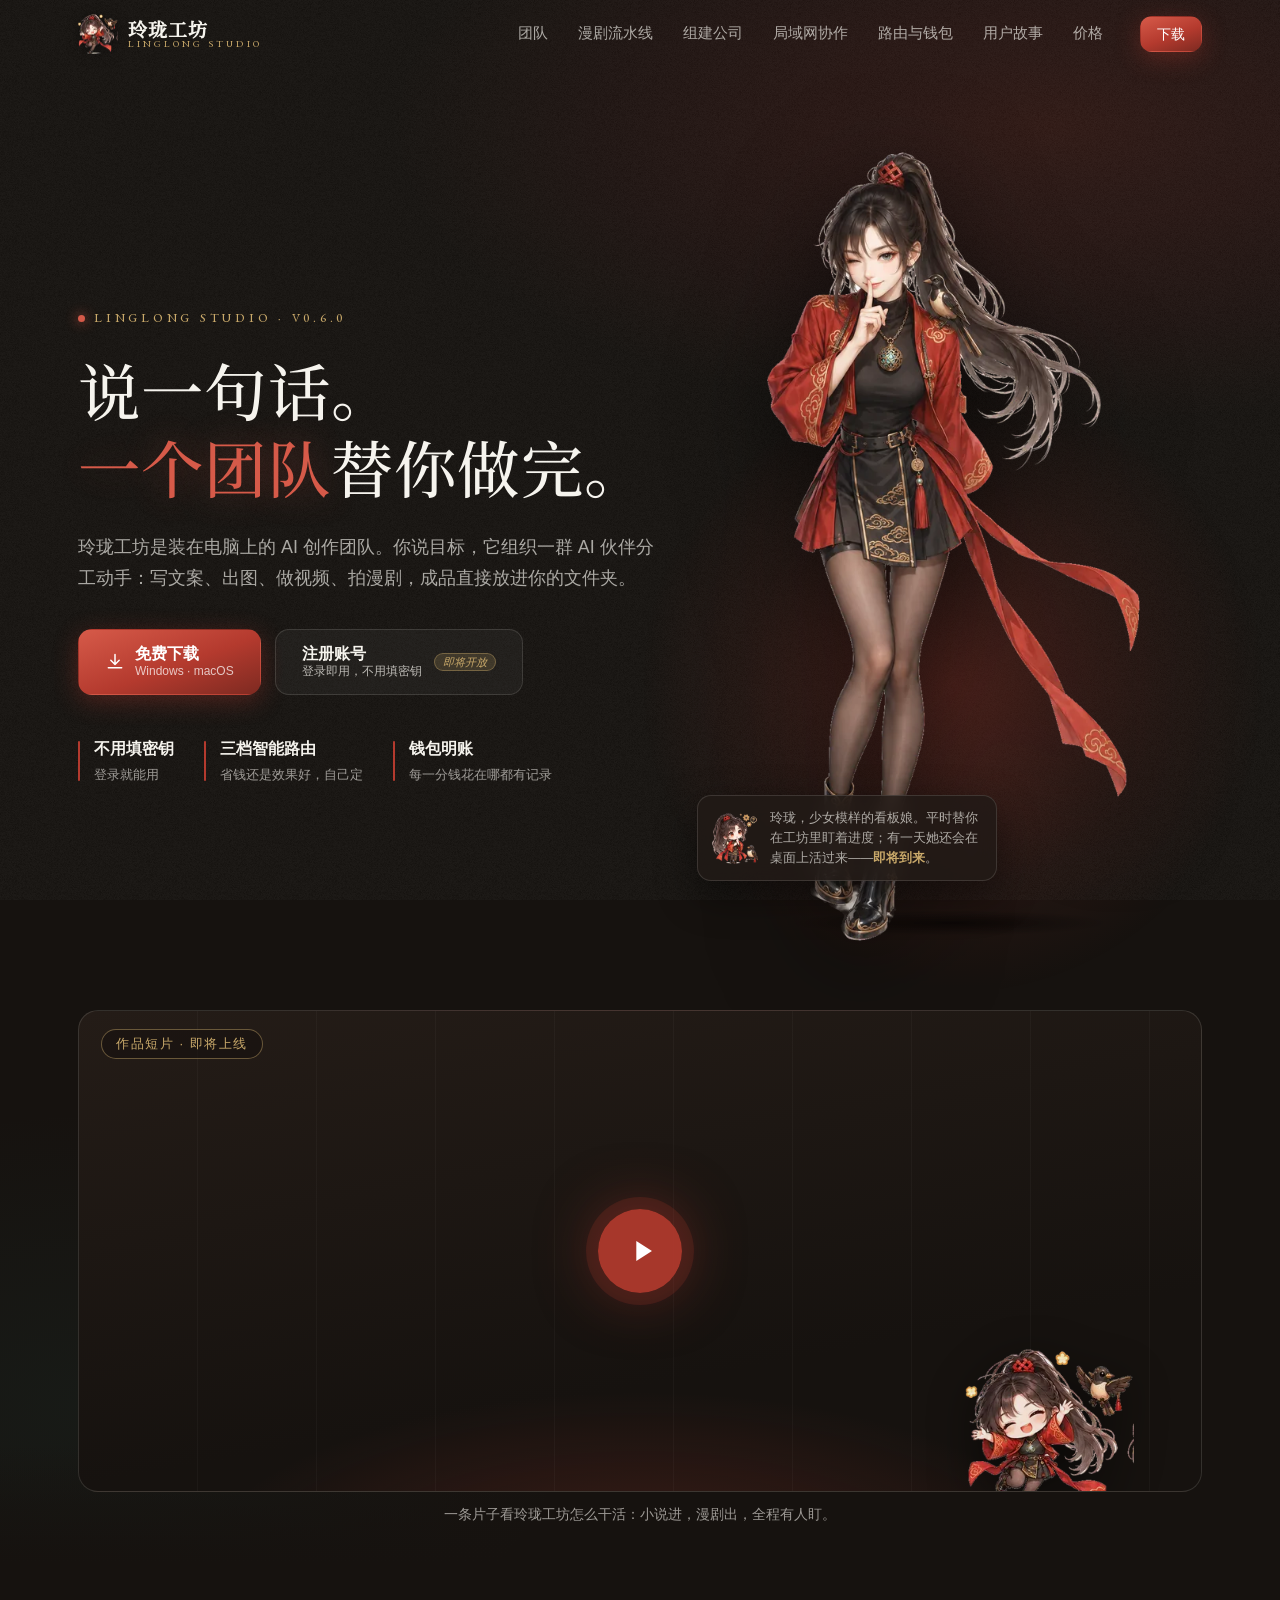
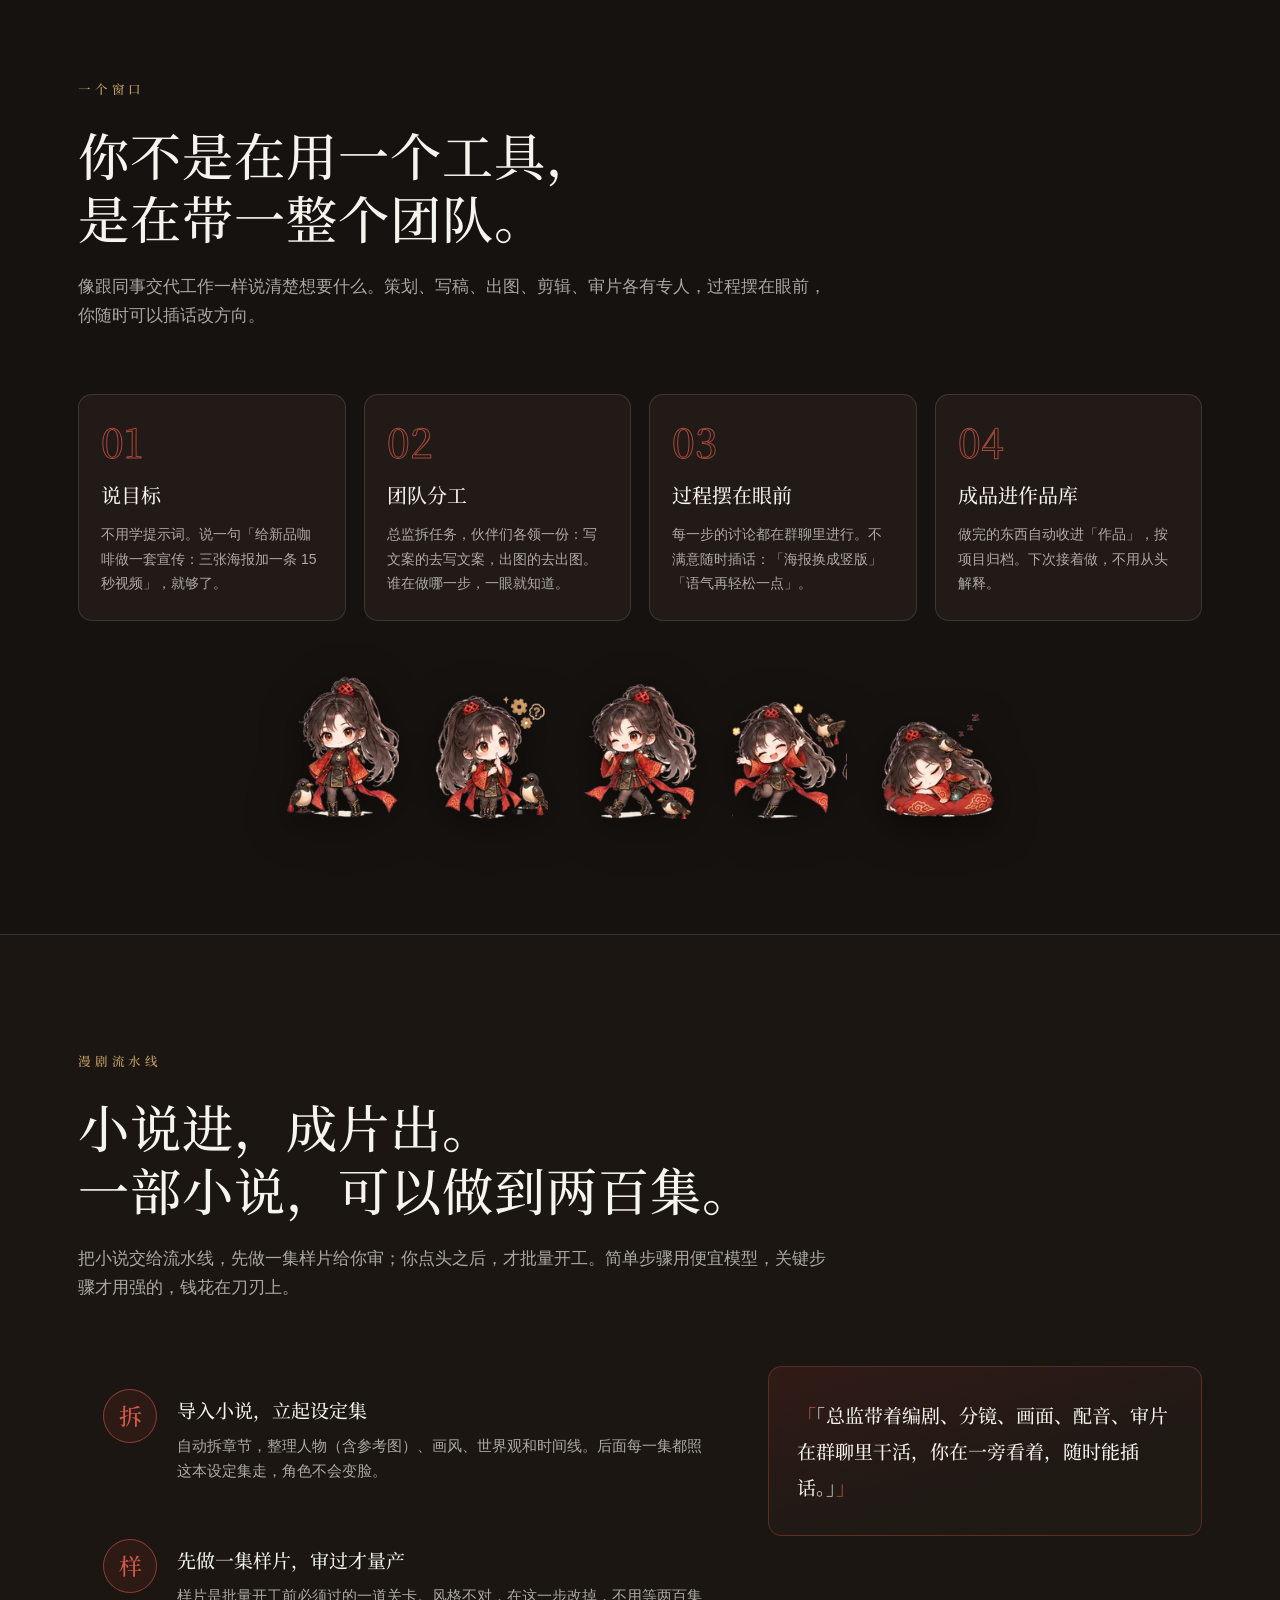
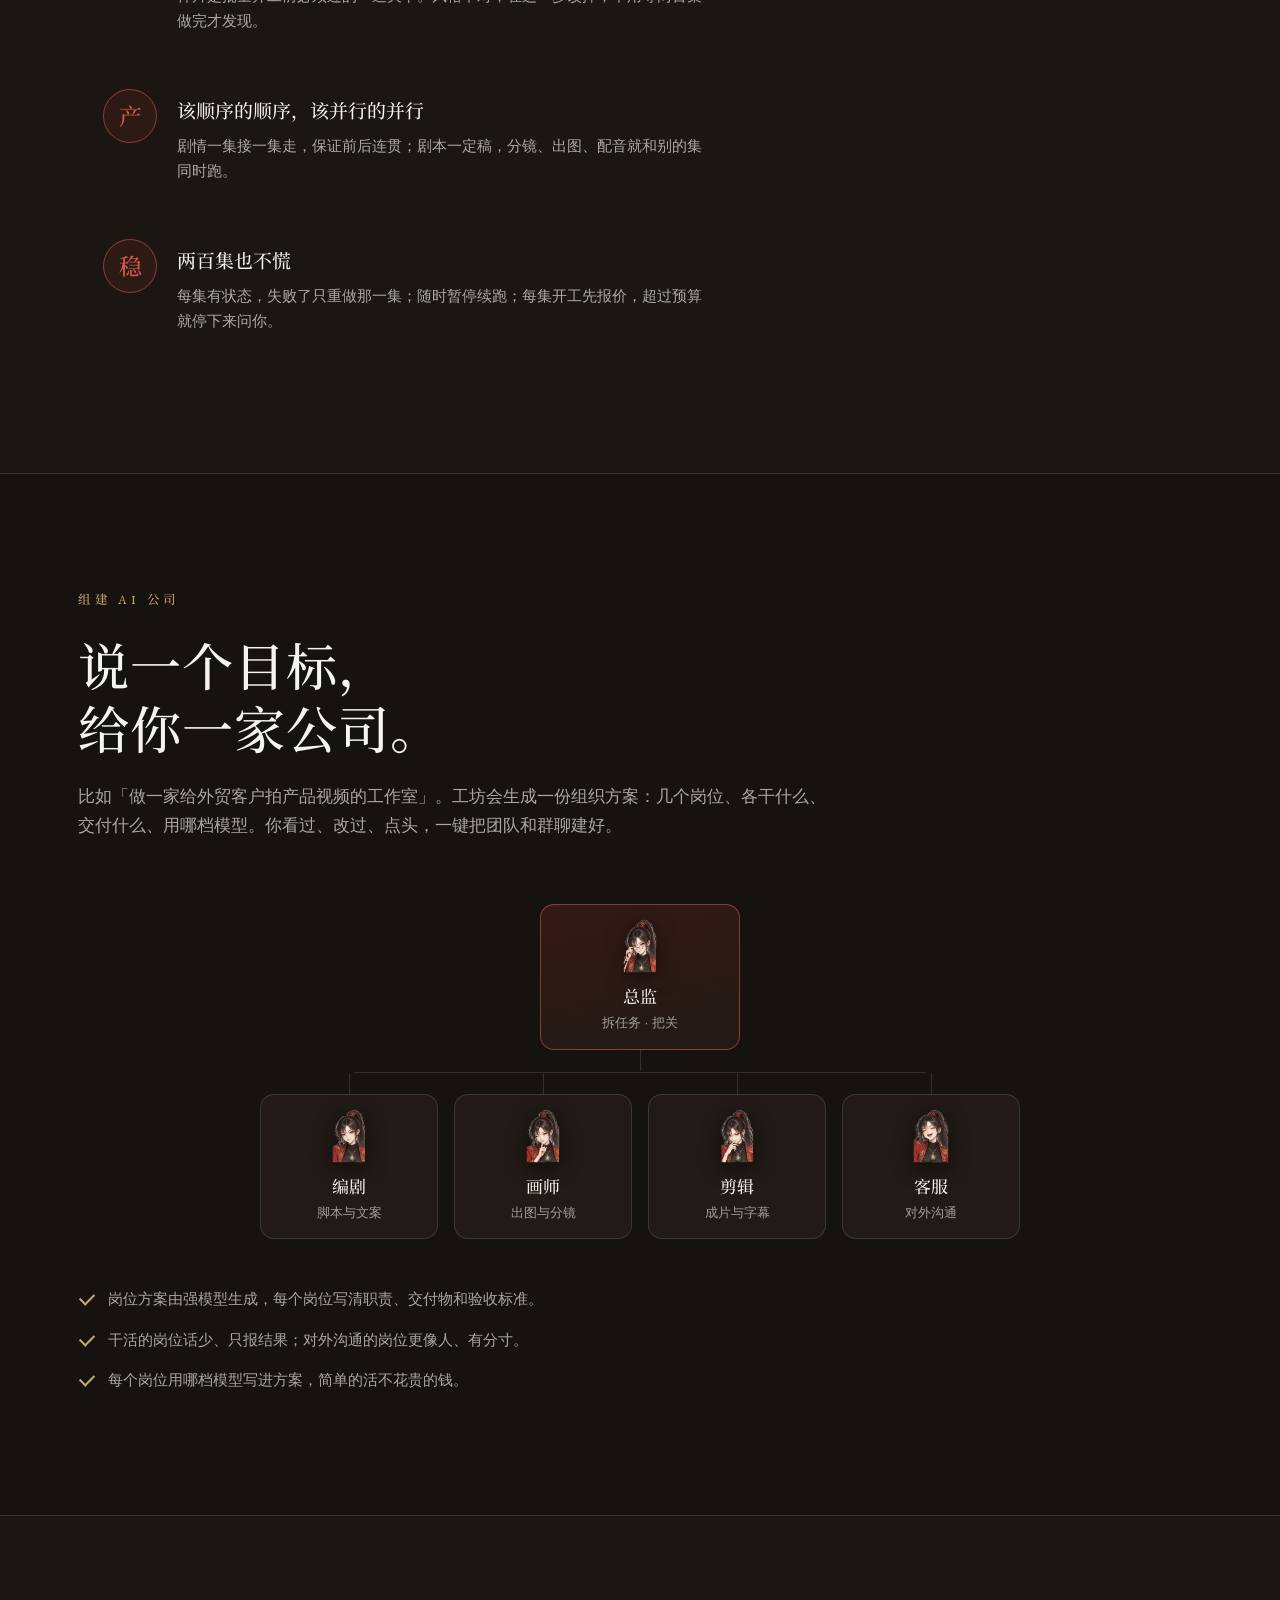
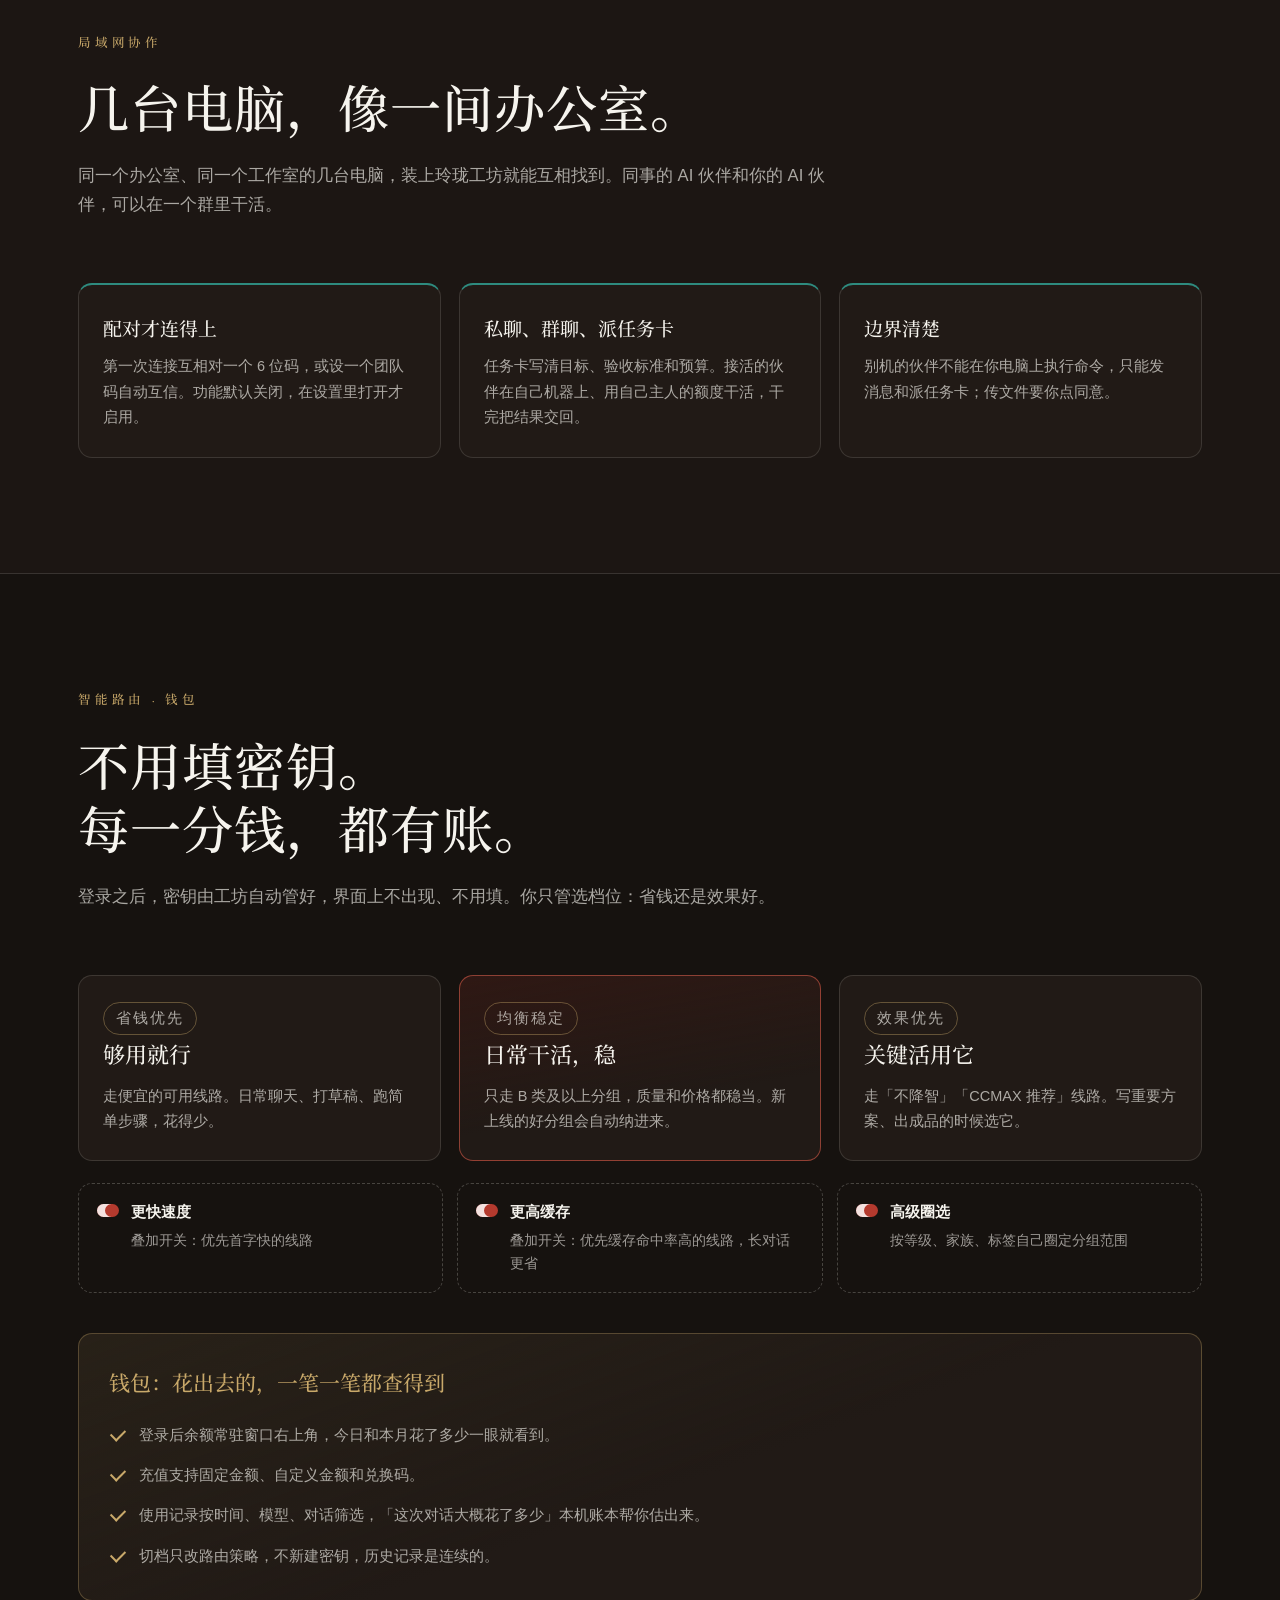
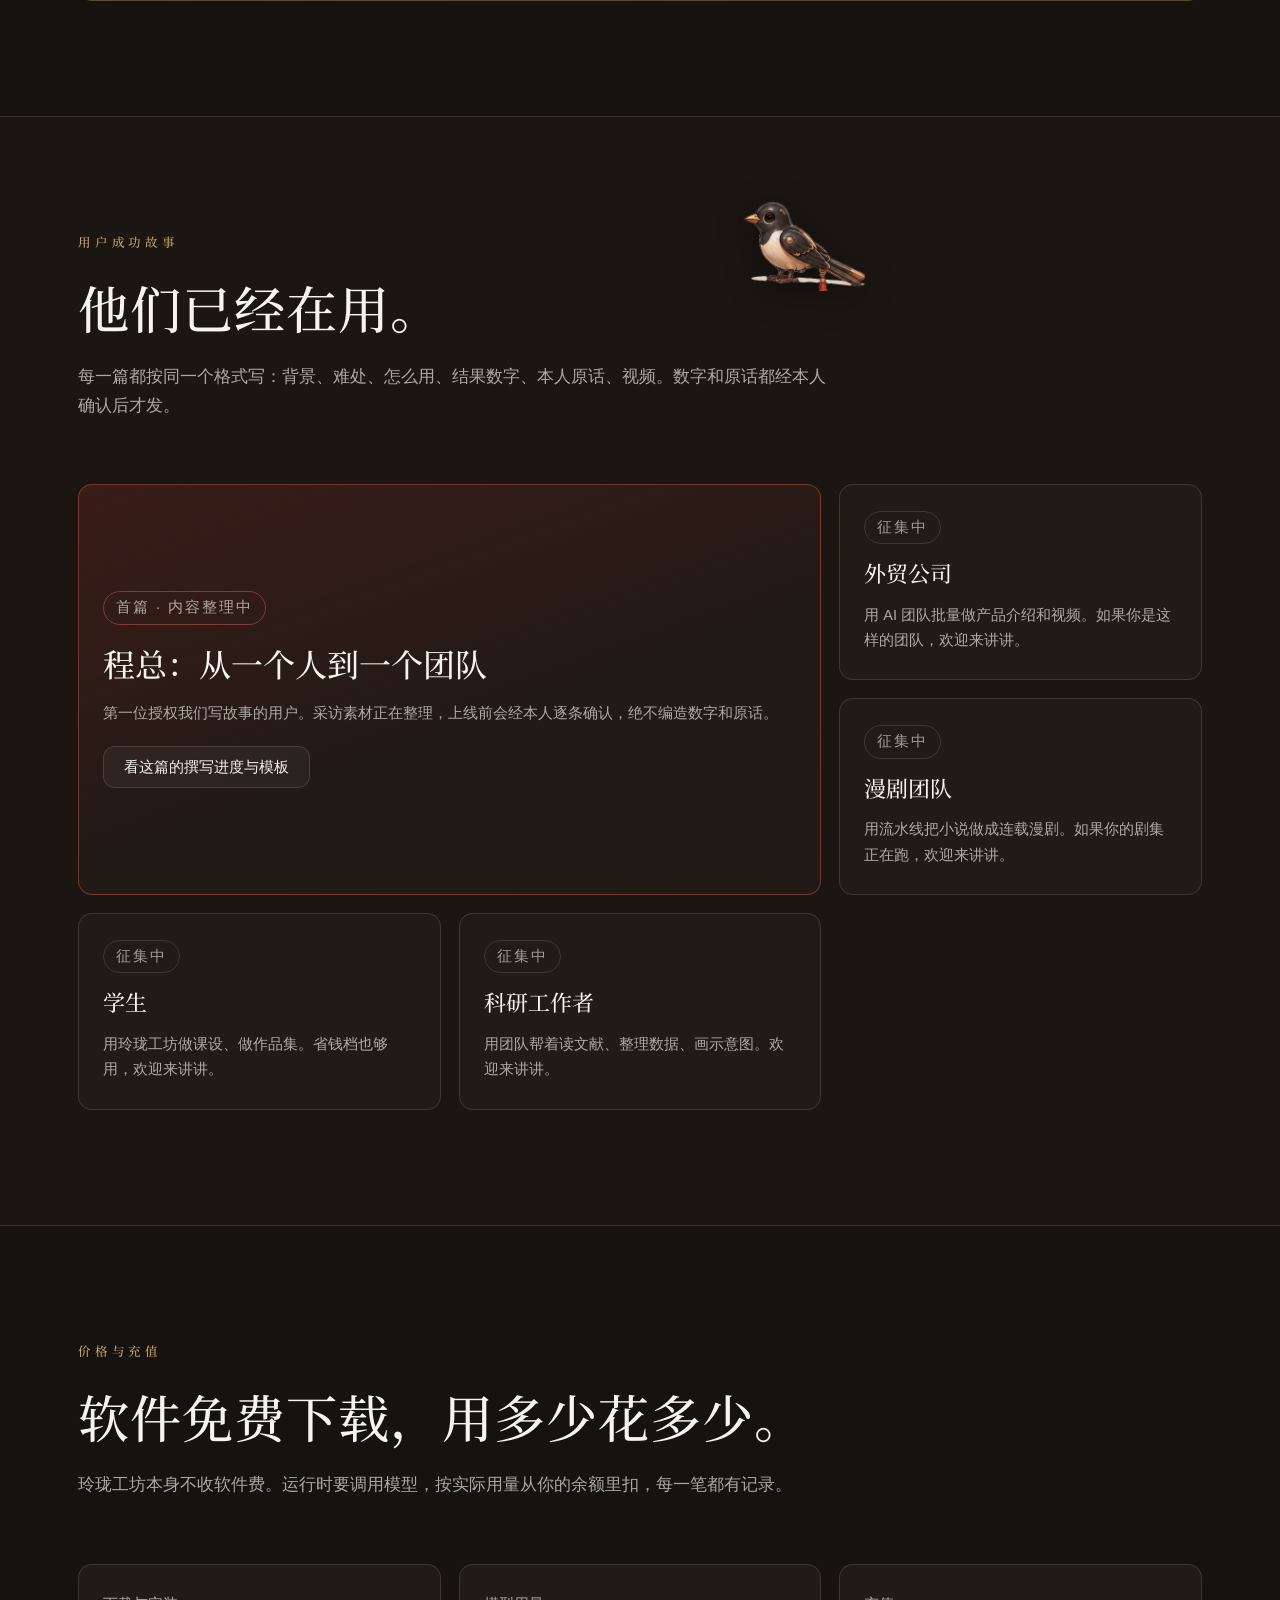
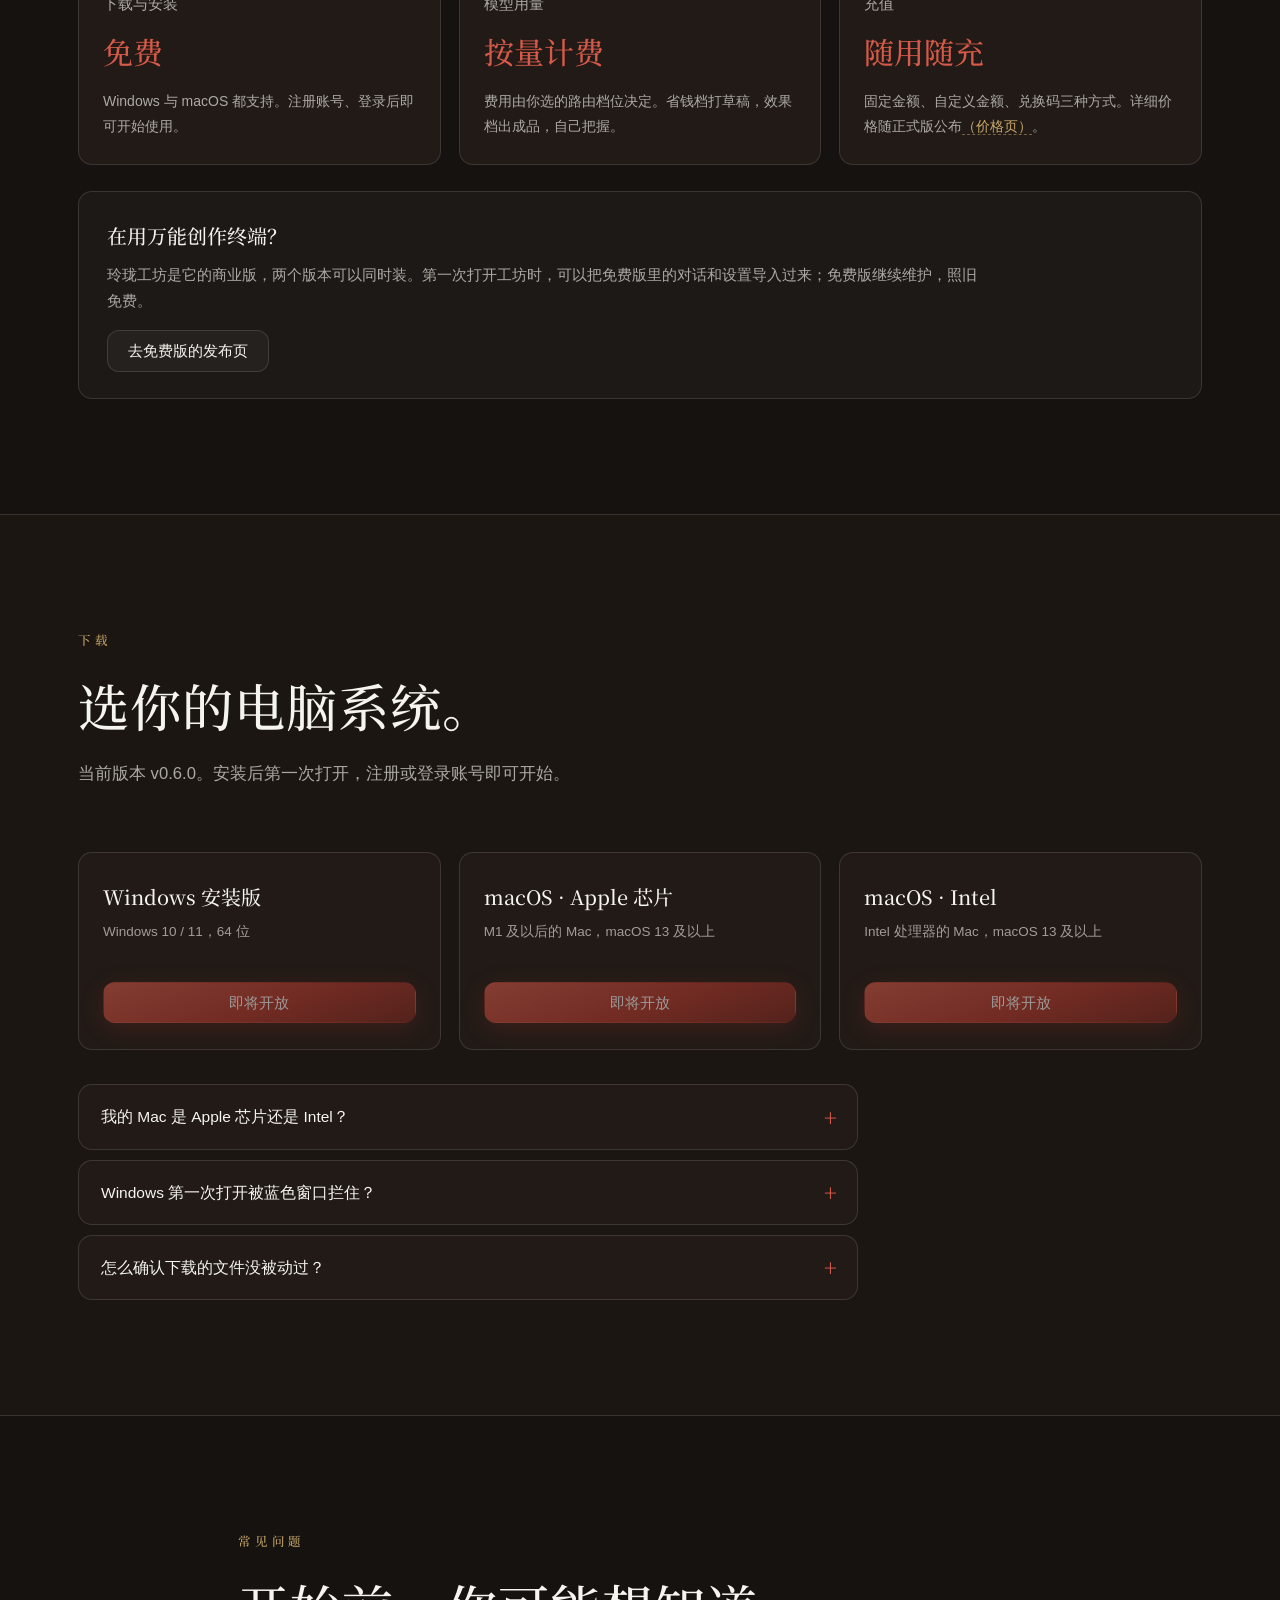
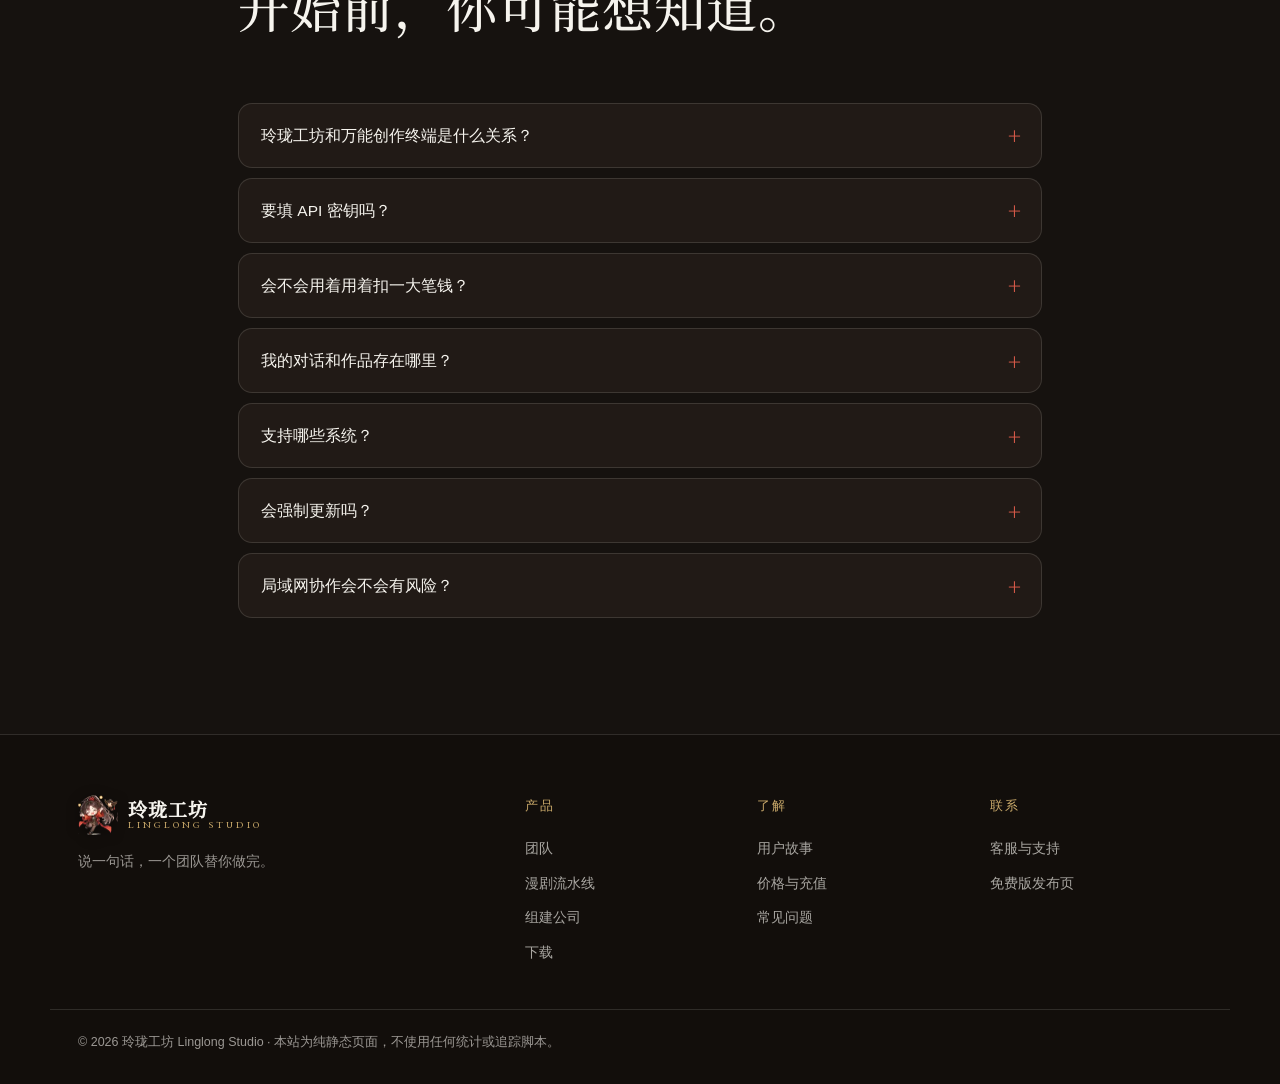
==== commit 859f9aa7: "性能与可访问性：内联样式、字体预加载、小图瘦身、对比度达标 - site.css 内联进 HTML（scripts/inline-css.py 生成），消除渲染阻塞请求链 - 两个自托管字体改回 pr" ====
--- a/site/index.html
+++ b/site/index.html
@@ -14,8 +14,569 @@
 <link rel="icon" type="image/png" sizes="32x32" href="assets/img/favicon-32.png">
 <link rel="icon" type="image/png" sizes="192x192" href="assets/img/icon-192.png">
 <link rel="apple-touch-icon" sizes="180x180" href="assets/img/apple-touch-icon.png">
+<link rel="preload" href="assets/fonts/serif-sc.woff2" as="font" type="font/woff2" crossorigin>
+<link rel="preload" href="assets/fonts/latin-display.woff2" as="font" type="font/woff2" crossorigin>
 <link rel="preload" as="image" href="assets/img/linglong-480.webp" imagesrcset="assets/img/linglong-480.webp 480w, assets/img/linglong-730.webp 730w" imagesizes="(max-width: 860px) 62vw, 380px" fetchpriority="high">
-<link rel="stylesheet" href="assets/css/site.css">
+<!-- inline:site.css -->
+<style>
+/* 玲珑工坊官网 · 深色电影感 · 玲珑红 */
+@font-face {
+  font-family: 'LL Serif';
+  src: url('assets/fonts/serif-sc.woff2') format('woff2');
+  font-display: swap;
+}
+@font-face {
+  font-family: 'LL Latin';
+  src: url('assets/fonts/latin-display.woff2') format('woff2');
+  font-display: swap;
+}
+
+:root {
+  --bg: #16120f;
+  --bg-alt: #1c1613;
+  --panel: #211a16;
+  --ink: #f6f4ee;
+  --ink-dim: rgba(246, 244, 238, .66);
+  --ink-faint: rgba(246, 244, 238, .6);
+  --line: rgba(246, 244, 238, .13);
+  --red: #b43a2e;
+  --red-hi: #d65a49;
+  --red-deep: #7e2a21;
+  --gold: #c9a96a;
+  --teal: #2e8b7f;
+  --font-display: 'LL Serif', 'Songti SC', 'STSong', 'SimSun', serif;
+  --font-body: -apple-system, BlinkMacSystemFont, 'PingFang SC', 'Hiragino Sans GB', 'Microsoft YaHei', 'Noto Sans CJK SC', sans-serif;
+  --font-en: 'LL Latin', 'LL Serif', Georgia, serif;
+  --wrap: 1180px;
+  --radius: 14px;
+}
+
+* { box-sizing: border-box; }
+html { scroll-behavior: smooth; }
+@media (prefers-reduced-motion: reduce) { html { scroll-behavior: auto; } }
+body {
+  margin: 0;
+  background: var(--bg);
+  color: var(--ink);
+  font-family: var(--font-body);
+  font-size: 16px;
+  line-height: 1.75;
+  -webkit-font-smoothing: antialiased;
+  overflow-x: hidden;
+}
+body::before {
+  /* 细颗粒，电影感。用静态贴图，不用 SVG feTurbulence（每次重绘都要现算，低端机很贵） */
+  content: '';
+  position: fixed;
+  inset: 0;
+  pointer-events: none;
+  z-index: 1;
+  opacity: .05;
+  background-image: url('assets/img/noise.png');
+}
+::selection { background: var(--red); color: #fff; }
+img { max-width: 100%; height: auto; }
+a { color: inherit; text-decoration: none; }
+code, kbd {
+  font-family: ui-monospace, Consolas, monospace;
+  font-size: .88em;
+  background: rgba(246, 244, 238, .08);
+  border: 1px solid var(--line);
+  border-radius: 5px;
+  padding: .05em .4em;
+}
+.wrap { max-width: var(--wrap); margin: 0 auto; padding: 0 28px; position: relative; z-index: 2; }
+
+.skip {
+  position: absolute; left: 12px; top: -60px; z-index: 99;
+  background: var(--red); color: #fff; padding: 8px 16px; border-radius: 8px;
+  transition: top .2s;
+}
+.skip:focus { top: 12px; }
+
+/* ===== 顶栏 ===== */
+.topbar {
+  position: fixed; top: 0; left: 0; right: 0; z-index: 50;
+  border-bottom: 1px solid transparent;
+  transition: background .3s, border-color .3s;
+}
+.topbar.scrolled {
+  background: rgba(22, 18, 15, .86);
+  backdrop-filter: blur(14px);
+  -webkit-backdrop-filter: blur(14px);
+  border-color: var(--line);
+}
+.topbar-in { display: flex; align-items: center; gap: 24px; height: 68px; }
+.brand { display: flex; align-items: center; gap: 10px; flex-shrink: 0; }
+.brand img { width: 40px; height: 40px; object-fit: contain; filter: drop-shadow(0 2px 6px rgba(0,0,0,.5)); }
+.brand span { display: flex; flex-direction: column; line-height: 1.15; }
+.brand b { font-family: var(--font-display); font-size: 19px; letter-spacing: .06em; }
+.brand small { font-family: var(--font-en); font-size: 9.5px; letter-spacing: .32em; color: var(--gold); }
+.nav { display: flex; gap: 4px; margin-left: auto; }
+.nav a {
+  padding: 8px 13px; border-radius: 8px; font-size: 14.5px; color: var(--ink-dim);
+  transition: color .2s, background .2s;
+}
+.nav a:hover, .nav a:focus-visible { color: var(--ink); background: rgba(246,244,238,.07); }
+.top-actions { display: flex; align-items: center; gap: 12px; }
+.menu-btn {
+  display: none; width: 42px; height: 42px; border: 1px solid var(--line); border-radius: 10px;
+  background: transparent; cursor: pointer; padding: 0;
+}
+.menu-btn span { display: block; width: 18px; height: 2px; background: var(--ink); margin: 4px auto; border-radius: 2px; transition: transform .25s; }
+.menu-btn[aria-expanded="true"] span:first-child { transform: translateY(3px) rotate(45deg); }
+.menu-btn[aria-expanded="true"] span:last-child { transform: translateY(-3px) rotate(-45deg); }
+
+/* ===== 按钮 ===== */
+.btn {
+  display: inline-flex; align-items: center; gap: 10px;
+  border-radius: 12px; border: 1px solid transparent; cursor: pointer;
+  font-family: var(--font-body); font-size: 15px; line-height: 1.3;
+  padding: 10px 20px; color: var(--ink);
+  transition: transform .2s, box-shadow .2s, background .2s, border-color .2s;
+}
+.btn svg { width: 20px; height: 20px; fill: none; stroke: currentColor; stroke-width: 1.8; stroke-linecap: round; stroke-linejoin: round; flex-shrink: 0; }
+.btn span { display: flex; flex-direction: column; align-items: flex-start; text-align: left; }
+.btn small { font-size: 12px; opacity: .72; font-weight: 400; }
+.btn-primary {
+  background: linear-gradient(160deg, var(--red-hi), var(--red) 55%, var(--red-deep));
+  color: #fff; box-shadow: 0 6px 24px rgba(180, 58, 46, .35);
+}
+.btn-primary:hover { transform: translateY(-2px); box-shadow: 0 10px 30px rgba(180, 58, 46, .45); }
+.btn-ghost { border-color: var(--line); background: rgba(246,244,238,.04); }
+.btn-ghost:hover { border-color: rgba(246,244,238,.3); background: rgba(246,244,238,.08); }
+.btn-sm { padding: 8px 16px; font-size: 14px; }
+.btn-xl { padding: 14px 26px; font-size: 16px; border-radius: 14px; }
+.btn[disabled], .btn.soon { opacity: .55; pointer-events: none; }
+.btn .soon-tag {
+  font-size: 11px; background: rgba(201,169,106,.18); color: var(--gold);
+  border: 1px solid rgba(201,169,106,.4); border-radius: 99px; padding: 1px 8px; margin-left: 2px;
+}
+.inline-link { color: var(--gold); border-bottom: 1px dashed rgba(201,169,106,.5); }
+
+/* ===== 首屏 ===== */
+.hero {
+  position: relative;
+  padding: 150px 0 40px;
+  overflow: hidden;
+  background:
+    radial-gradient(1100px 500px at 82% 8%, rgba(180, 58, 46, .16), transparent 60%),
+    radial-gradient(800px 500px at 8% 90%, rgba(46, 139, 127, .07), transparent 60%),
+    var(--bg);
+}
+.hero::after {
+  content: '';
+  position: absolute; left: 0; right: 0; bottom: 0; height: 120px;
+  background: linear-gradient(transparent, var(--bg));
+  pointer-events: none;
+}
+.hero-in { display: grid; grid-template-columns: 1.08fr .92fr; gap: 40px; align-items: center; }
+.eyebrow {
+  display: flex; align-items: center; gap: 9px;
+  font-family: var(--font-en); font-size: 12.5px; letter-spacing: .3em;
+  color: var(--gold); text-transform: uppercase; margin: 0 0 22px;
+}
+.eyebrow .dot { width: 7px; height: 7px; border-radius: 50%; background: var(--red-hi); box-shadow: 0 0 12px var(--red-hi); }
+h1, h2 { font-family: var(--font-display); font-weight: 500; line-height: 1.24; margin: 0; letter-spacing: .02em; }
+h1 { font-size: clamp(2.55rem, 5.4vw, 3.9rem); }
+h1 em { font-style: normal; color: var(--red-hi); text-shadow: 0 0 34px rgba(214, 90, 73, .35); }
+.hero-lead { font-size: clamp(1.02rem, 1.4vw, 1.18rem); color: var(--ink-dim); max-width: 34em; margin: 26px 0 34px; }
+.hero-cta { display: flex; gap: 14px; flex-wrap: wrap; }
+.hero-points { list-style: none; display: flex; gap: 30px; flex-wrap: wrap; padding: 0; margin: 40px 0 0; }
+.hero-points li { display: flex; flex-direction: column; gap: 2px; position: relative; padding-left: 16px; }
+.hero-points li::before { content: ''; position: absolute; left: 0; top: 6px; bottom: 6px; width: 2px; background: var(--red); border-radius: 2px; }
+.hero-points b { font-size: 15.5px; }
+.hero-points span { font-size: 13px; color: var(--ink-faint); }
+
+.hero-visual { position: relative; }
+.hero-stage { position: relative; display: flex; justify-content: center; align-items: flex-end; }
+.hero-glow {
+  position: absolute; bottom: -8%; left: 50%; transform: translateX(-50%);
+  width: 130%; aspect-ratio: 1;
+  background: radial-gradient(circle, rgba(180, 58, 46, .34), rgba(180, 58, 46, .08) 45%, transparent 68%);
+}
+.hero-girl {
+  position: relative; z-index: 2;
+  width: min(380px, 78%);
+  filter: drop-shadow(0 24px 50px rgba(0, 0, 0, .55));
+  animation: float 7s ease-in-out infinite;
+}
+.hero-floor {
+  position: absolute; bottom: 1%; left: 50%; transform: translateX(-50%);
+  width: 64%; height: 26px; border-radius: 50%;
+  background: radial-gradient(ellipse, rgba(0,0,0,.55), transparent 70%);
+}
+@keyframes float {
+  0%, 100% { transform: translateY(0); }
+  50% { transform: translateY(-10px); }
+}
+.hero-card {
+  position: absolute; left: -6px; bottom: 8%; z-index: 3;
+  display: flex; align-items: center; gap: 10px;
+  max-width: 300px; margin: 0; padding: 12px 16px 12px 10px;
+  background: rgba(33, 26, 22, .82);
+  border: 1px solid var(--line); border-radius: var(--radius);
+  backdrop-filter: blur(10px); -webkit-backdrop-filter: blur(10px);
+  box-shadow: 0 14px 40px rgba(0,0,0,.45);
+}
+.hero-card img { width: 52px; height: 52px; object-fit: contain; flex-shrink: 0; }
+.hero-card figcaption { font-size: 12.5px; line-height: 1.6; color: var(--ink-dim); }
+.hero-card b { color: var(--gold); font-weight: 600; }
+
+/* 作品短片位 */
+.hero-film { margin-top: 66px; }
+.film {
+  display: block; width: 100%; padding: 0; border: 0; background: none; cursor: pointer;
+  text-align: left; color: inherit; font-family: inherit;
+}
+.film-frame {
+  position: relative; display: flex; align-items: center; justify-content: center;
+  aspect-ratio: 21 / 9; min-height: 240px;
+  border: 1px solid var(--line); border-radius: 20px; overflow: hidden;
+  background:
+    radial-gradient(700px 300px at 50% 120%, rgba(180, 58, 46, .28), transparent 65%),
+    linear-gradient(170deg, #241c17, #16120f 70%);
+  transition: border-color .25s;
+}
+.film:hover .film-frame { border-color: rgba(214, 90, 73, .5); }
+.film-frame img {
+  position: absolute; right: 6%; bottom: -6%; width: 15%; min-width: 110px;
+  filter: drop-shadow(0 10px 24px rgba(0,0,0,.5));
+  opacity: .95;
+}
+.film-frame::before {
+  content: ''; position: absolute; inset: 0;
+  background: repeating-linear-gradient(90deg, transparent 0 118px, rgba(246,244,238,.03) 118px 119px);
+}
+.film-play {
+  position: relative; z-index: 2;
+  width: 84px; height: 84px; border-radius: 50%;
+  display: flex; align-items: center; justify-content: center;
+  background: rgba(180, 58, 46, .92);
+  box-shadow: 0 0 0 12px rgba(180, 58, 46, .18), 0 0 60px rgba(180, 58, 46, .5);
+  transition: transform .25s;
+}
+.film:hover .film-play { transform: scale(1.07); }
+.film-play svg { width: 34px; height: 34px; fill: #fff; margin-left: 4px; }
+.film-badge {
+  position: absolute; top: 18px; left: 22px; z-index: 2;
+  font-size: 13px; letter-spacing: .12em; color: var(--gold);
+  border: 1px solid rgba(201, 169, 106, .45); border-radius: 99px; padding: 5px 14px;
+  background: rgba(22, 18, 15, .6);
+}
+.film-note { display: block; margin-top: 14px; font-size: 14px; color: var(--ink-faint); text-align: center; }
+.film video { width: 100%; height: 100%; object-fit: cover; }
+
+/* ===== 通用区块 ===== */
+.section { padding: clamp(72px, 9vw, 120px) 0; position: relative; }
+.section.alt { background: var(--bg-alt); border-top: 1px solid var(--line); border-bottom: 1px solid var(--line); }
+.head { max-width: 760px; margin-bottom: clamp(40px, 5vw, 64px); position: relative; }
+.head-bird {
+  position: absolute; right: -30px; top: -34px; width: clamp(80px, 10vw, 130px); height: auto;
+  opacity: .92; filter: drop-shadow(0 8px 18px rgba(0,0,0,.5));
+}
+.sr-only {
+  position: absolute; width: 1px; height: 1px; overflow: hidden;
+  clip: rect(0 0 0 0); clip-path: inset(50%); white-space: nowrap;
+}
+.head h2 { font-size: clamp(1.9rem, 4.4vw, 3.2rem); }
+.head .lead { color: var(--ink-dim); font-size: clamp(1rem, 1.3vw, 1.12rem); margin: 22px 0 0; }
+
+/* 滚动动效：克制 */
+.js .reveal { opacity: 0; transform: translateY(26px); transition: opacity .7s ease, transform .7s cubic-bezier(.22,.8,.3,1); }
+.js .reveal.in { opacity: 1; transform: none; }
+/* 首屏只做位移入场、不从透明开始：opacity 0 的内容不算首次绘制，会拖慢 FCP/LCP */
+.hero-rise { animation: rise .9s cubic-bezier(.22,.8,.3,1) both; }
+.hero-copy .hero-rise:nth-child(2) { animation-delay: .06s; }
+.hero-copy .hero-rise:nth-child(3) { animation-delay: .12s; }
+.hero-copy .hero-rise:nth-child(4) { animation-delay: .18s; }
+.hero-copy .hero-rise:nth-child(5) { animation-delay: .24s; }
+.hero-card.hero-rise { animation-delay: .3s; }
+@keyframes rise {
+  from { transform: translateY(22px); }
+  to { transform: none; }
+}
+@media (prefers-reduced-motion: reduce) {
+  .js .reveal { opacity: 1; transform: none; transition: none; }
+  .hero-rise { animation: none; }
+  .hero-girl { animation: none; }
+  .crew img { animation: none !important; }
+  * { scroll-behavior: auto; }
+}
+
+/* ===== 团队流程 ===== */
+.flow {
+  list-style: none; margin: 0; padding: 0;
+  display: grid; grid-template-columns: repeat(4, 1fr); gap: 18px;
+  counter-reset: step;
+}
+.flow-step {
+  position: relative; padding: 26px 22px 24px;
+  background: var(--panel); border: 1px solid var(--line); border-radius: var(--radius);
+  transition: border-color .25s, transform .25s;
+}
+.flow-step:hover { border-color: rgba(214, 90, 73, .45); transform: translateY(-4px); }
+.flow-n {
+  font-family: var(--font-display); font-size: 40px; line-height: 1;
+  color: transparent; -webkit-text-stroke: 1px rgba(214, 90, 73, .75);
+  display: block; margin-bottom: 16px;
+}
+.flow-step h3 { font-family: var(--font-display); font-size: 20px; margin: 0 0 10px; font-weight: 500; }
+.flow-step p { margin: 0; font-size: 14px; color: var(--ink-dim); }
+.crew {
+  display: flex; justify-content: center; align-items: flex-end; gap: clamp(6px, 3vw, 34px);
+  margin-top: 54px; flex-wrap: wrap;
+}
+.crew img {
+  width: clamp(74px, 9vw, 118px); height: auto;
+  filter: drop-shadow(0 10px 20px rgba(0,0,0,.5));
+  animation: bob 5s ease-in-out infinite;
+}
+.crew img:nth-child(2) { animation-delay: -1s; }
+.crew img:nth-child(3) { animation-delay: -2.2s; }
+.crew img:nth-child(4) { animation-delay: -3.1s; }
+.crew img:nth-child(5) { animation-delay: -4s; }
+@keyframes bob {
+  0%, 100% { transform: translateY(0); }
+  50% { transform: translateY(-7px); }
+}
+
+/* ===== 漫剧流水线 ===== */
+.pipeline { display: grid; grid-template-columns: 1.5fr 1fr; gap: 40px; align-items: start; }
+.pipe-steps { list-style: none; margin: 0; padding: 0; display: flex; flex-direction: column; gap: 8px; }
+.pipe-steps li {
+  display: flex; gap: 20px; padding: 22px 24px; border-radius: var(--radius);
+  border: 1px solid transparent; transition: border-color .25s, background .25s;
+}
+.pipe-steps li:hover { border-color: var(--line); background: rgba(246,244,238,.03); }
+.pipe-steps b {
+  flex-shrink: 0; width: 54px; height: 54px; border-radius: 50%;
+  display: flex; align-items: center; justify-content: center;
+  font-family: var(--font-display); font-size: 23px; font-weight: 500;
+  color: var(--red-hi); border: 1px solid rgba(214, 90, 73, .55);
+  background: rgba(180, 58, 46, .12);
+}
+.pipe-steps h3 { font-family: var(--font-display); font-size: 19px; margin: 4px 0 8px; font-weight: 500; }
+.pipe-steps p { margin: 0; font-size: 14.5px; color: var(--ink-dim); }
+.pipe-side {
+  position: sticky; top: 100px;
+  padding: 30px 28px; border-radius: var(--radius);
+  background: linear-gradient(165deg, rgba(180,58,46,.14), rgba(33,26,22,.9) 60%);
+  border: 1px solid rgba(214, 90, 73, .3);
+}
+.pipe-quote {
+  margin: 0; font-family: var(--font-display); font-size: 19px; line-height: 1.9; color: var(--ink);
+}
+.pipe-quote::before { content: '「'; color: var(--red-hi); }
+.pipe-quote::after { content: '」'; color: var(--red-hi); }
+
+/* ===== 组建 AI 公司 ===== */
+.org { max-width: 760px; margin: 0 auto 40px; }
+.org-node {
+  background: var(--panel); border: 1px solid var(--line); border-radius: var(--radius);
+  padding: 14px 18px; text-align: center; position: relative;
+  display: flex; flex-direction: column; gap: 2px; align-items: center;
+}
+.org-node img { width: 54px; height: 54px; object-fit: contain; margin-bottom: 6px; filter: drop-shadow(0 4px 10px rgba(0,0,0,.5)); }
+.org-node b { font-family: var(--font-display); font-size: 17px; font-weight: 500; }
+.org-node span { font-size: 12.5px; color: var(--ink-faint); }
+.org-boss {
+  width: 200px; margin: 0 auto 44px; border-color: rgba(214, 90, 73, .55);
+  background: linear-gradient(170deg, rgba(180,58,46,.2), var(--panel));
+}
+.org-boss::after {
+  content: ''; position: absolute; left: 50%; top: 100%; height: 22px; width: 1px; background: var(--line);
+}
+.org-row { display: grid; grid-template-columns: repeat(4, 1fr); gap: 16px; position: relative; }
+.org-row::before {
+  content: ''; position: absolute; top: -22px; left: 12.5%; right: 12.5%; height: 1px; background: var(--line);
+}
+.org-row .org-node::before {
+  content: ''; position: absolute; left: 50%; top: -22px; height: 22px; width: 1px; background: var(--line);
+}
+.ticks { list-style: none; margin: 0; padding: 0; max-width: 720px; }
+.ticks li { position: relative; padding: 7px 0 7px 30px; color: var(--ink-dim); font-size: 15px; }
+.ticks li::before {
+  content: ''; position: absolute; left: 2px; top: 14px; width: 12px; height: 7px;
+  border-left: 2px solid var(--gold); border-bottom: 2px solid var(--gold); transform: rotate(-45deg);
+}
+.ticks b { color: var(--ink); }
+
+/* ===== 局域网 ===== */
+.lan-grid { display: grid; grid-template-columns: repeat(3, 1fr); gap: 18px; }
+.lan-card {
+  padding: 26px 24px; background: var(--panel);
+  border: 1px solid var(--line); border-radius: var(--radius);
+  border-top: 2px solid var(--teal);
+}
+.lan-card h3 { font-family: var(--font-display); font-size: 19px; margin: 0 0 10px; font-weight: 500; }
+.lan-card p { margin: 0; font-size: 14.5px; color: var(--ink-dim); }
+
+/* ===== 路由与钱包 ===== */
+.tier-grid { display: grid; grid-template-columns: repeat(3, 1fr); gap: 18px; margin-bottom: 22px; }
+.tier {
+  padding: 26px 24px; background: var(--panel);
+  border: 1px solid var(--line); border-radius: var(--radius);
+  transition: transform .25s, border-color .25s;
+}
+.tier:hover { transform: translateY(-4px); }
+.tier-on { border-color: rgba(214, 90, 73, .6); background: linear-gradient(170deg, rgba(180,58,46,.16), var(--panel) 65%); }
+.tier-tag {
+  display: inline-block; margin: 0 0 14px; font-size: 12.5px; letter-spacing: .14em;
+  color: var(--gold); border: 1px solid rgba(201,169,106,.4); border-radius: 99px; padding: 3px 12px;
+}
+.tier h3 { font-family: var(--font-display); font-size: 22px; margin: 0 0 10px; font-weight: 500; }
+.tier p { margin: 0; font-size: 14.5px; color: var(--ink-dim); }
+.switches { display: grid; grid-template-columns: repeat(3, 1fr); gap: 14px; margin-bottom: 40px; }
+.switch {
+  display: flex; flex-direction: column; gap: 3px; padding: 16px 20px 16px 52px; position: relative;
+  border: 1px dashed rgba(246,244,238,.22); border-radius: var(--radius); font-size: 13.5px;
+}
+.switch::before {
+  content: ''; position: absolute; left: 18px; top: 20px; width: 22px; height: 13px;
+  border-radius: 99px; background: var(--red); box-shadow: inset 8px 0 0 0 rgba(255,255,255,.85);
+}
+.switch b { font-size: 14.5px; }
+.switch span { color: var(--ink-faint); }
+.wallet {
+  padding: 30px 30px 24px; border-radius: var(--radius);
+  background: linear-gradient(160deg, rgba(201,169,106,.1), var(--panel) 55%);
+  border: 1px solid rgba(201,169,106,.32);
+}
+.wallet h3 { font-family: var(--font-display); font-size: 21px; margin: 0 0 14px; font-weight: 500; color: var(--gold); }
+
+/* ===== 成功故事 ===== */
+.story-grid { display: grid; grid-template-columns: repeat(3, 1fr); gap: 18px; }
+.story {
+  padding: 26px 24px; background: var(--panel);
+  border: 1px solid var(--line); border-radius: var(--radius);
+  display: flex; flex-direction: column; gap: 10px; align-items: flex-start;
+}
+.story-lead {
+  grid-row: span 2; grid-column: span 2;
+  background: linear-gradient(160deg, rgba(180,58,46,.2), var(--panel) 60%);
+  border-color: rgba(214, 90, 73, .45);
+  justify-content: center;
+}
+.story-tag {
+  margin: 0; font-size: 12.5px; letter-spacing: .14em; color: var(--red-hi);
+  border: 1px solid rgba(214,90,73,.5); border-radius: 99px; padding: 3px 12px;
+}
+.story-tag.dim { color: var(--ink-faint); border-color: var(--line); }
+.story h3 { font-family: var(--font-display); font-size: 22px; margin: 0; font-weight: 500; }
+.story-lead h3 { font-size: clamp(1.5rem, 2.6vw, 2rem); }
+.story p { margin: 0; font-size: 14.5px; color: var(--ink-dim); }
+.story .btn { margin-top: 10px; }
+
+/* ===== 价格 ===== */
+.price-grid { display: grid; grid-template-columns: repeat(3, 1fr); gap: 18px; margin-bottom: 26px; }
+.price { padding: 26px 24px; background: var(--panel); border: 1px solid var(--line); border-radius: var(--radius); }
+.price h3 { font-size: 15px; margin: 0 0 8px; color: var(--ink-dim); font-weight: 500; }
+.price-num {
+  font-family: var(--font-display); font-size: 30px; margin: 0 0 12px; color: var(--red-hi);
+}
+.price p:last-child { margin: 0; font-size: 14px; color: var(--ink-dim); }
+.migrate {
+  padding: 26px 28px; border-radius: var(--radius);
+  border: 1px solid var(--line); background: rgba(246,244,238,.03);
+}
+.migrate h3 { font-family: var(--font-display); font-size: 20px; margin: 0 0 10px; font-weight: 500; }
+.migrate p { margin: 0 0 16px; font-size: 14.5px; color: var(--ink-dim); max-width: 60em; }
+
+/* ===== 下载 ===== */
+.dl-grid { display: grid; grid-template-columns: repeat(3, 1fr); gap: 18px; margin-bottom: 34px; }
+.dl-card {
+  padding: 26px 24px; background: var(--panel); border: 1px solid var(--line);
+  border-radius: var(--radius); display: flex; flex-direction: column; gap: 6px;
+}
+.dl-card h3 { font-family: var(--font-display); font-size: 20px; margin: 0; font-weight: 500; }
+.dl-note { font-size: 13.5px; color: var(--ink-faint); margin: 0 0 12px; }
+.dl-meta { font-size: 12.5px; color: var(--ink-faint); word-break: break-all; margin: 0 0 14px; }
+.dl-card .btn { margin-top: auto; justify-content: center; }
+.dl-help { display: grid; gap: 10px; max-width: 780px; }
+
+/* ===== FAQ ===== */
+.faq-in { max-width: 860px; }
+.faq-list { display: grid; gap: 10px; }
+details {
+  background: var(--panel); border: 1px solid var(--line); border-radius: var(--radius);
+  padding: 0; overflow: hidden;
+}
+details[open] { border-color: rgba(214, 90, 73, .4); }
+summary {
+  cursor: pointer; list-style: none; padding: 18px 52px 18px 22px; position: relative;
+  font-size: 15.5px; font-weight: 500;
+}
+summary::-webkit-details-marker { display: none; }
+summary::after {
+  content: '+'; position: absolute; right: 20px; top: 50%; transform: translateY(-50%);
+  font-family: var(--font-display); font-size: 22px; color: var(--red-hi); transition: transform .25s;
+}
+details[open] summary::after { transform: translateY(-50%) rotate(45deg); }
+details p { margin: 0; padding: 0 22px 20px; color: var(--ink-dim); font-size: 14.5px; }
+
+/* ===== 页脚 ===== */
+.footer { border-top: 1px solid var(--line); padding: 60px 0 30px; background: #120e0b; }
+.foot-in { display: grid; grid-template-columns: 1.2fr 2fr; gap: 40px; margin-bottom: 40px; }
+.foot-brand p { color: var(--ink-faint); font-size: 14px; margin: 14px 0 0; }
+.foot-links { display: grid; grid-template-columns: repeat(3, 1fr); gap: 20px; }
+.foot-links h3 { font-size: 13px; letter-spacing: .18em; color: var(--gold); margin: 0 0 14px; font-weight: 500; }
+.foot-links a { display: block; padding: 5px 0; font-size: 14px; color: var(--ink-dim); }
+.foot-links a:hover { color: var(--ink); }
+.foot-fine { font-size: 12.5px; color: var(--ink-faint); border-top: 1px solid var(--line); padding-top: 22px; }
+
+/* ===== 提示 ===== */
+.toast {
+  position: fixed; left: 50%; bottom: 34px; transform: translate(-50%, 80px);
+  background: rgba(33, 26, 22, .95); border: 1px solid var(--line); color: var(--ink);
+  padding: 12px 22px; border-radius: 99px; font-size: 14px; z-index: 90;
+  opacity: 0; transition: transform .3s, opacity .3s; pointer-events: none;
+  box-shadow: 0 10px 40px rgba(0,0,0,.5);
+}
+.toast.show { transform: translate(-50%, 0); opacity: 1; }
+
+/* ===== 响应式 ===== */
+@media (max-width: 1020px) {
+  .nav {
+    display: none; position: absolute; top: 68px; left: 0; right: 0;
+    flex-direction: column; gap: 2px; padding: 12px 20px 18px;
+    background: rgba(22, 18, 15, .97); border-bottom: 1px solid var(--line);
+    backdrop-filter: blur(14px);
+  }
+  .nav.open { display: flex; }
+  .nav a { padding: 12px 14px; font-size: 16px; }
+  .menu-btn { display: block; }
+}
+@media (max-width: 940px) {
+  .flow { grid-template-columns: repeat(2, 1fr); }
+  .pipeline { grid-template-columns: 1fr; }
+  .pipe-side { position: static; }
+  .lan-grid, .tier-grid, .switches, .price-grid, .dl-grid { grid-template-columns: 1fr 1fr; }
+  .story-grid { grid-template-columns: 1fr 1fr; }
+  .story-lead { grid-column: span 2; grid-row: auto; }
+}
+@media (max-width: 860px) {
+  .hero { padding-top: 120px; }
+  .hero-in { grid-template-columns: 1fr; gap: 20px; }
+  .hero-visual { order: -1; margin-bottom: 8px; }
+  .hero-girl { width: min(250px, 62vw); }
+  .hero-card { position: static; margin: -30px auto 0; max-width: 340px; }
+  .film-frame { aspect-ratio: 16 / 9; }
+  .foot-in { grid-template-columns: 1fr; }
+}
+@media (max-width: 600px) {
+  .wrap { padding: 0 20px; }
+  .flow, .lan-grid, .tier-grid, .switches, .price-grid, .dl-grid, .story-grid { grid-template-columns: 1fr; }
+  .story-lead { grid-column: span 1; }
+  .hero-points { gap: 18px; }
+  .hero-cta .btn { width: 100%; justify-content: center; }
+  .org-row { grid-template-columns: 1fr 1fr; }
+  .org-row::before, .org-row .org-node::before, .org-boss::after { display: none; }
+  .org-boss { margin-bottom: 16px; }
+  .foot-links { grid-template-columns: 1fr 1fr; }
+}
+</style>
+<!-- /inline:site.css -->
 <script>document.documentElement.classList.add('js');</script>
 <script defer src="assets/js/config.js"></script>
 <script defer src="assets/js/site.js"></script>
@@ -25,8 +586,8 @@
 
 <header class="topbar" id="topbar">
   <div class="wrap topbar-in">
-    <a class="brand" href="#top" aria-label="玲珑工坊 首页">
-      <img src="assets/img/q-happy-280.webp" width="40" height="40" alt="">
+    <a class="brand" href="#top">
+      <img src="assets/img/q-happy-80.webp" width="40" height="40" alt="">
       <span><b>玲珑工坊</b><small>LINGLONG STUDIO</small></span>
     </a>
     <nav class="nav" id="nav" aria-label="主导航">
@@ -51,10 +612,10 @@
 <section class="hero" id="top" aria-labelledby="hero-title">
   <div class="wrap hero-in">
     <div class="hero-copy">
-      <p class="eyebrow reveal"><span class="dot" aria-hidden="true"></span>LINGLONG STUDIO · v0.6.0</p>
-      <h1 id="hero-title" class="reveal">说一句话。<br><em>一个团队</em>替你做完。</h1>
-      <p class="hero-lead reveal">玲珑工坊是装在电脑上的 AI 创作团队。你说目标，它组织一群 AI 伙伴分工动手：写文案、出图、做视频、拍漫剧，成品直接放进你的文件夹。</p>
-      <div class="hero-cta reveal">
+      <p class="eyebrow hero-rise"><span class="dot" aria-hidden="true"></span>LINGLONG STUDIO · v0.6.0</p>
+      <h1 id="hero-title" class="hero-rise">说一句话。<br><em>一个团队</em>替你做完。</h1>
+      <p class="hero-lead hero-rise">玲珑工坊是装在电脑上的 AI 创作团队。你说目标，它组织一群 AI 伙伴分工动手：写文案、出图、做视频、拍漫剧，成品直接放进你的文件夹。</p>
+      <div class="hero-cta hero-rise">
         <a class="btn btn-xl btn-primary" href="#download">
           <svg viewBox="0 0 24 24" aria-hidden="true"><path d="M12 3v12m0 0-5-5m5 5 5-5M4 19h16"/></svg>
           <span><b>免费下载</b><small>Windows · macOS</small></span>
@@ -63,7 +624,7 @@
           <span><b>注册账号</b><small>登录即用，不用填密钥</small></span>
         </a>
       </div>
-      <ul class="hero-points reveal" aria-label="亮点">
+      <ul class="hero-points hero-rise" aria-label="亮点">
         <li><b>不用填密钥</b><span>登录就能用</span></li>
         <li><b>三档智能路由</b><span>省钱还是效果好，自己定</span></li>
         <li><b>钱包明账</b><span>每一分钱花在哪都有记录</span></li>
@@ -76,8 +637,8 @@
         <img class="hero-girl" src="assets/img/linglong-730.webp" srcset="assets/img/linglong-480.webp 480w, assets/img/linglong-730.webp 730w" sizes="(max-width: 860px) 62vw, 380px" width="730" height="1525" alt="玲珑：玲珑工坊的看板娘，少女模样，红白配色的裙装" fetchpriority="high">
         <div class="hero-floor"></div>
       </div>
-      <figure class="hero-card reveal">
-        <img src="assets/img/q-think-280.webp" width="280" height="308" alt="" loading="lazy" decoding="async">
+      <figure class="hero-card hero-rise">
+        <img src="assets/img/q-think-140.webp" width="140" height="154" alt="" loading="lazy" decoding="async">
         <figcaption>玲珑，少女模样的看板娘。平时替你在工坊里盯着进度；有一天她还会在桌面上活过来——<b>即将到来</b>。</figcaption>
       </figure>
     </div>
@@ -85,7 +646,7 @@
   <div class="wrap hero-film reveal">
     <button class="film" id="film" type="button" aria-label="播放作品短片">
       <span class="film-frame">
-        <img src="assets/img/q-happy-280.webp" width="280" height="284" alt="" loading="lazy" decoding="async">
+        <img src="assets/img/q-happy-280.webp" srcset="assets/img/q-happy-140.webp 140w, assets/img/q-happy-220.webp 220w, assets/img/q-happy-280.webp 280w" sizes="(max-width: 860px) 110px, 15vw" width="280" height="284" alt="" loading="lazy" decoding="async">
         <span class="film-play" aria-hidden="true"><svg viewBox="0 0 24 24"><path d="M8 5v14l11-7z"/></svg></span>
         <span class="film-badge" id="film-badge">作品短片 · 即将上线</span>
       </span>
@@ -125,11 +686,11 @@
       </li>
     </ol>
     <div class="crew reveal" aria-hidden="true">
-      <img src="assets/img/q-idle-280.webp" width="280" height="351" alt="" loading="lazy" decoding="async">
-      <img src="assets/img/q-think-280.webp" width="280" height="308" alt="" loading="lazy" decoding="async">
-      <img src="assets/img/q-walk-280.webp" width="280" height="335" alt="" loading="lazy" decoding="async">
-      <img src="assets/img/q-happy-280.webp" width="280" height="284" alt="" loading="lazy" decoding="async">
-      <img src="assets/img/q-sleep-280.webp" width="280" height="265" alt="" loading="lazy" decoding="async">
+      <img src="assets/img/q-idle-280.webp" srcset="assets/img/q-idle-140.webp 140w, assets/img/q-idle-280.webp 280w" sizes="(max-width: 860px) 74px, 118px" width="280" height="351" alt="" loading="lazy" decoding="async">
+      <img src="assets/img/q-think-280.webp" srcset="assets/img/q-think-140.webp 140w, assets/img/q-think-280.webp 280w" sizes="(max-width: 860px) 74px, 118px" width="280" height="308" alt="" loading="lazy" decoding="async">
+      <img src="assets/img/q-walk-280.webp" srcset="assets/img/q-walk-140.webp 140w, assets/img/q-walk-280.webp 280w" sizes="(max-width: 860px) 74px, 118px" width="280" height="335" alt="" loading="lazy" decoding="async">
+      <img src="assets/img/q-happy-280.webp" srcset="assets/img/q-happy-140.webp 140w, assets/img/q-happy-280.webp 280w" sizes="(max-width: 860px) 74px, 118px" width="280" height="284" alt="" loading="lazy" decoding="async">
+      <img src="assets/img/q-sleep-280.webp" srcset="assets/img/q-sleep-140.webp 140w, assets/img/q-sleep-280.webp 280w" sizes="(max-width: 860px) 74px, 118px" width="280" height="265" alt="" loading="lazy" decoding="async">
     </div>
   </div>
 </section>
@@ -358,13 +919,13 @@
 <footer class="footer">
   <div class="wrap foot-in">
     <div class="foot-brand">
-      <a class="brand" href="#top"><img src="assets/img/q-happy-280.webp" width="40" height="40" alt="" loading="lazy"><span><b>玲珑工坊</b><small>LINGLONG STUDIO</small></span></a>
+      <a class="brand" href="#top"><img src="assets/img/q-happy-80.webp" width="40" height="40" alt="" loading="lazy"><span><b>玲珑工坊</b><small>LINGLONG STUDIO</small></span></a>
       <p>说一句话，一个团队替你做完。</p>
     </div>
     <nav class="foot-links" aria-label="页脚链接">
-      <div><h4>产品</h4><a href="#team">团队</a><a href="#drama">漫剧流水线</a><a href="#company">组建公司</a><a href="#download">下载</a></div>
-      <div><h4>了解</h4><a href="#stories">用户故事</a><a href="#pricing">价格与充值</a><a href="#faq">常见问题</a></div>
-      <div><h4>联系</h4><a href="#" data-link="support" id="support-link">客服与支持</a><a href="#" data-link="free_edition" target="_blank" rel="noopener">免费版发布页</a></div>
+      <div><h3>产品</h3><a href="#team">团队</a><a href="#drama">漫剧流水线</a><a href="#company">组建公司</a><a href="#download">下载</a></div>
+      <div><h3>了解</h3><a href="#stories">用户故事</a><a href="#pricing">价格与充值</a><a href="#faq">常见问题</a></div>
+      <div><h3>联系</h3><a href="#" data-link="support" id="support-link">客服与支持</a><a href="#" data-link="free_edition" target="_blank" rel="noopener">免费版发布页</a></div>
     </nav>
   </div>
   <p class="wrap foot-fine">© <span id="year">2026</span> 玲珑工坊 Linglong Studio · 本站为纯静态页面，不使用任何统计或追踪脚本。</p>
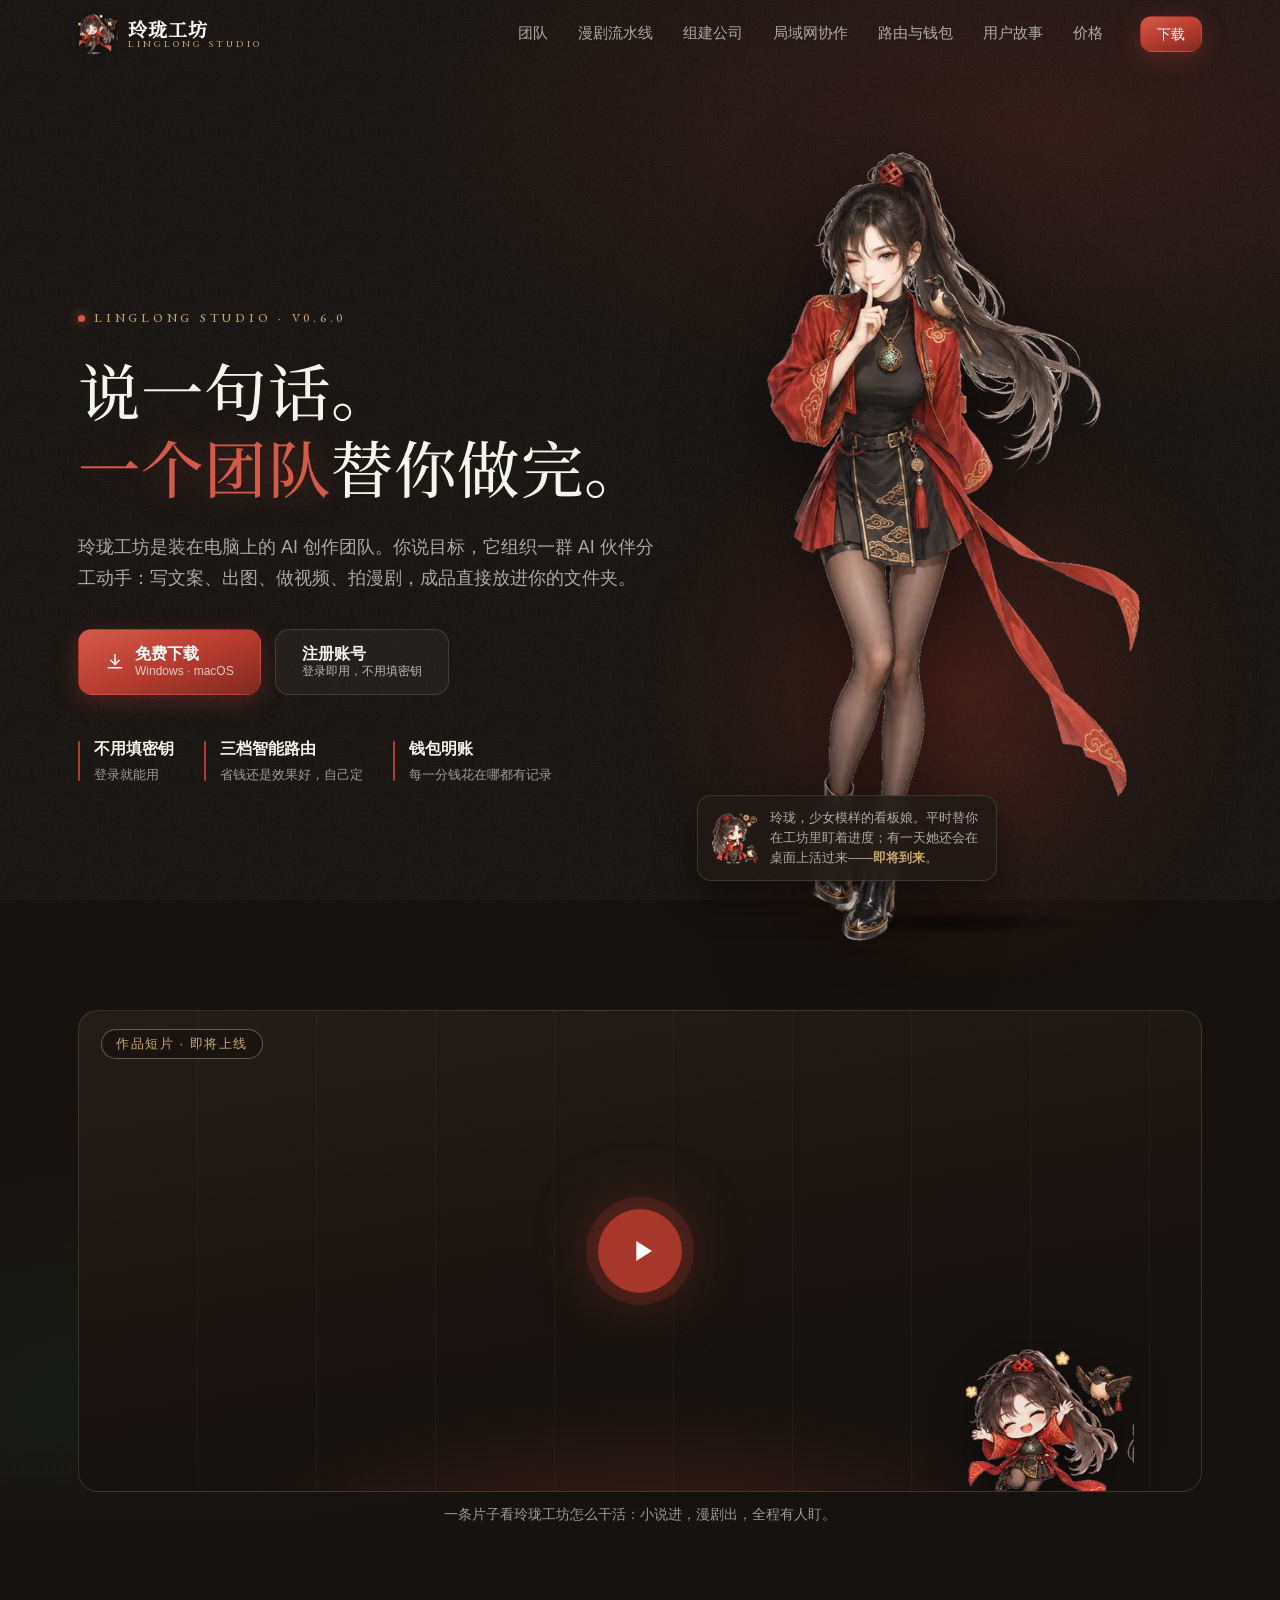
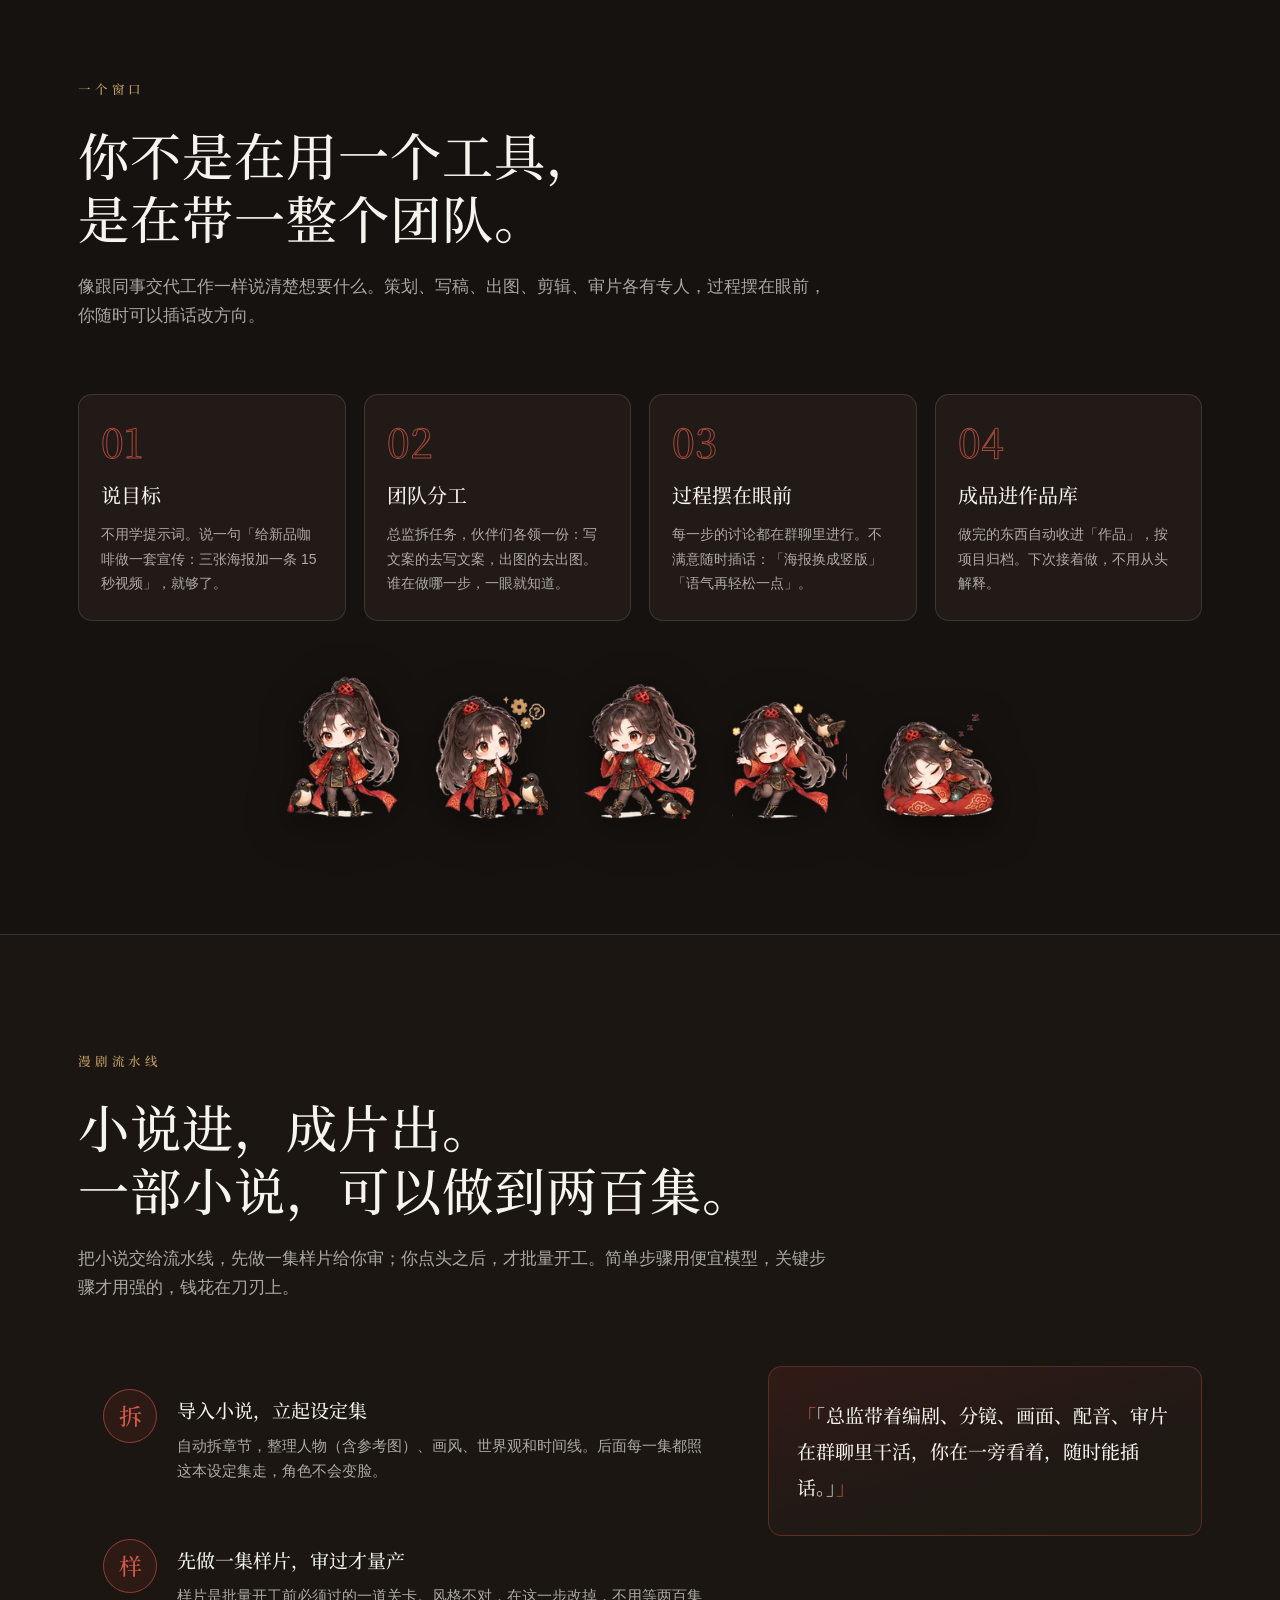
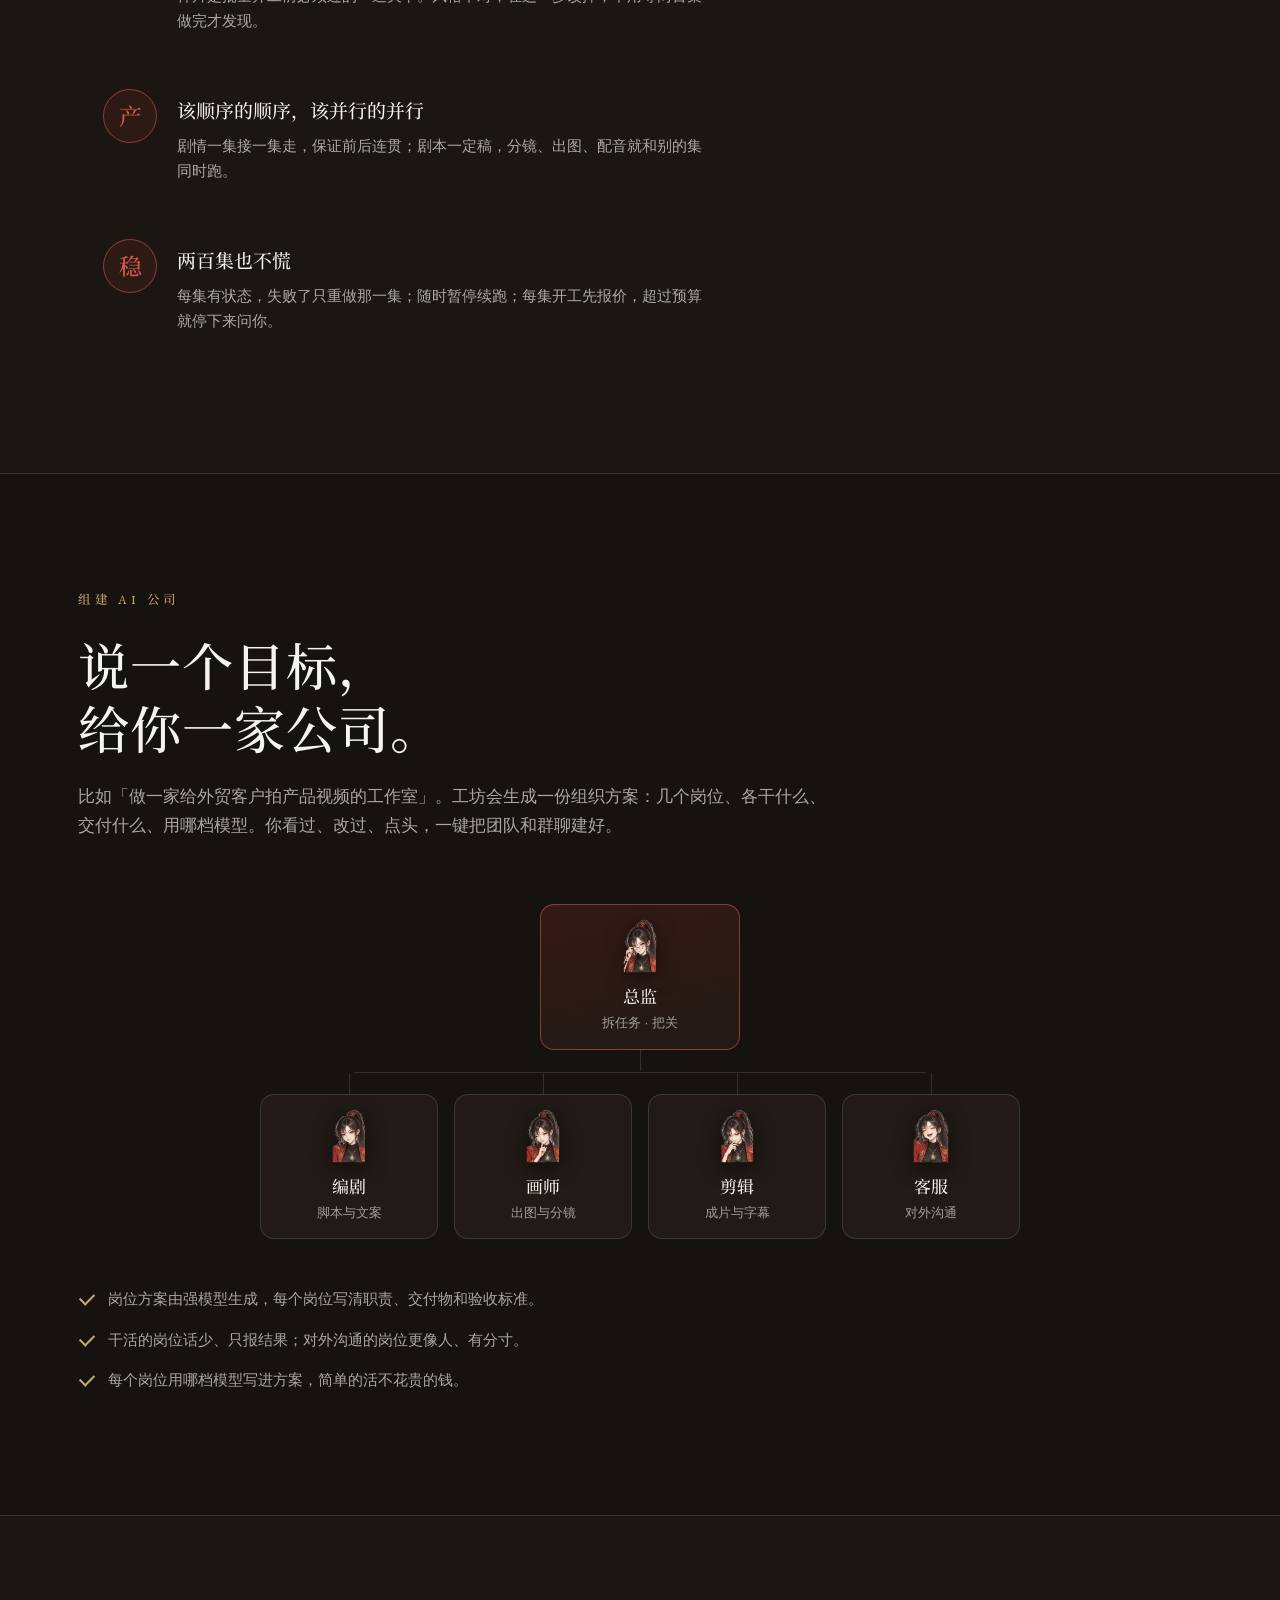
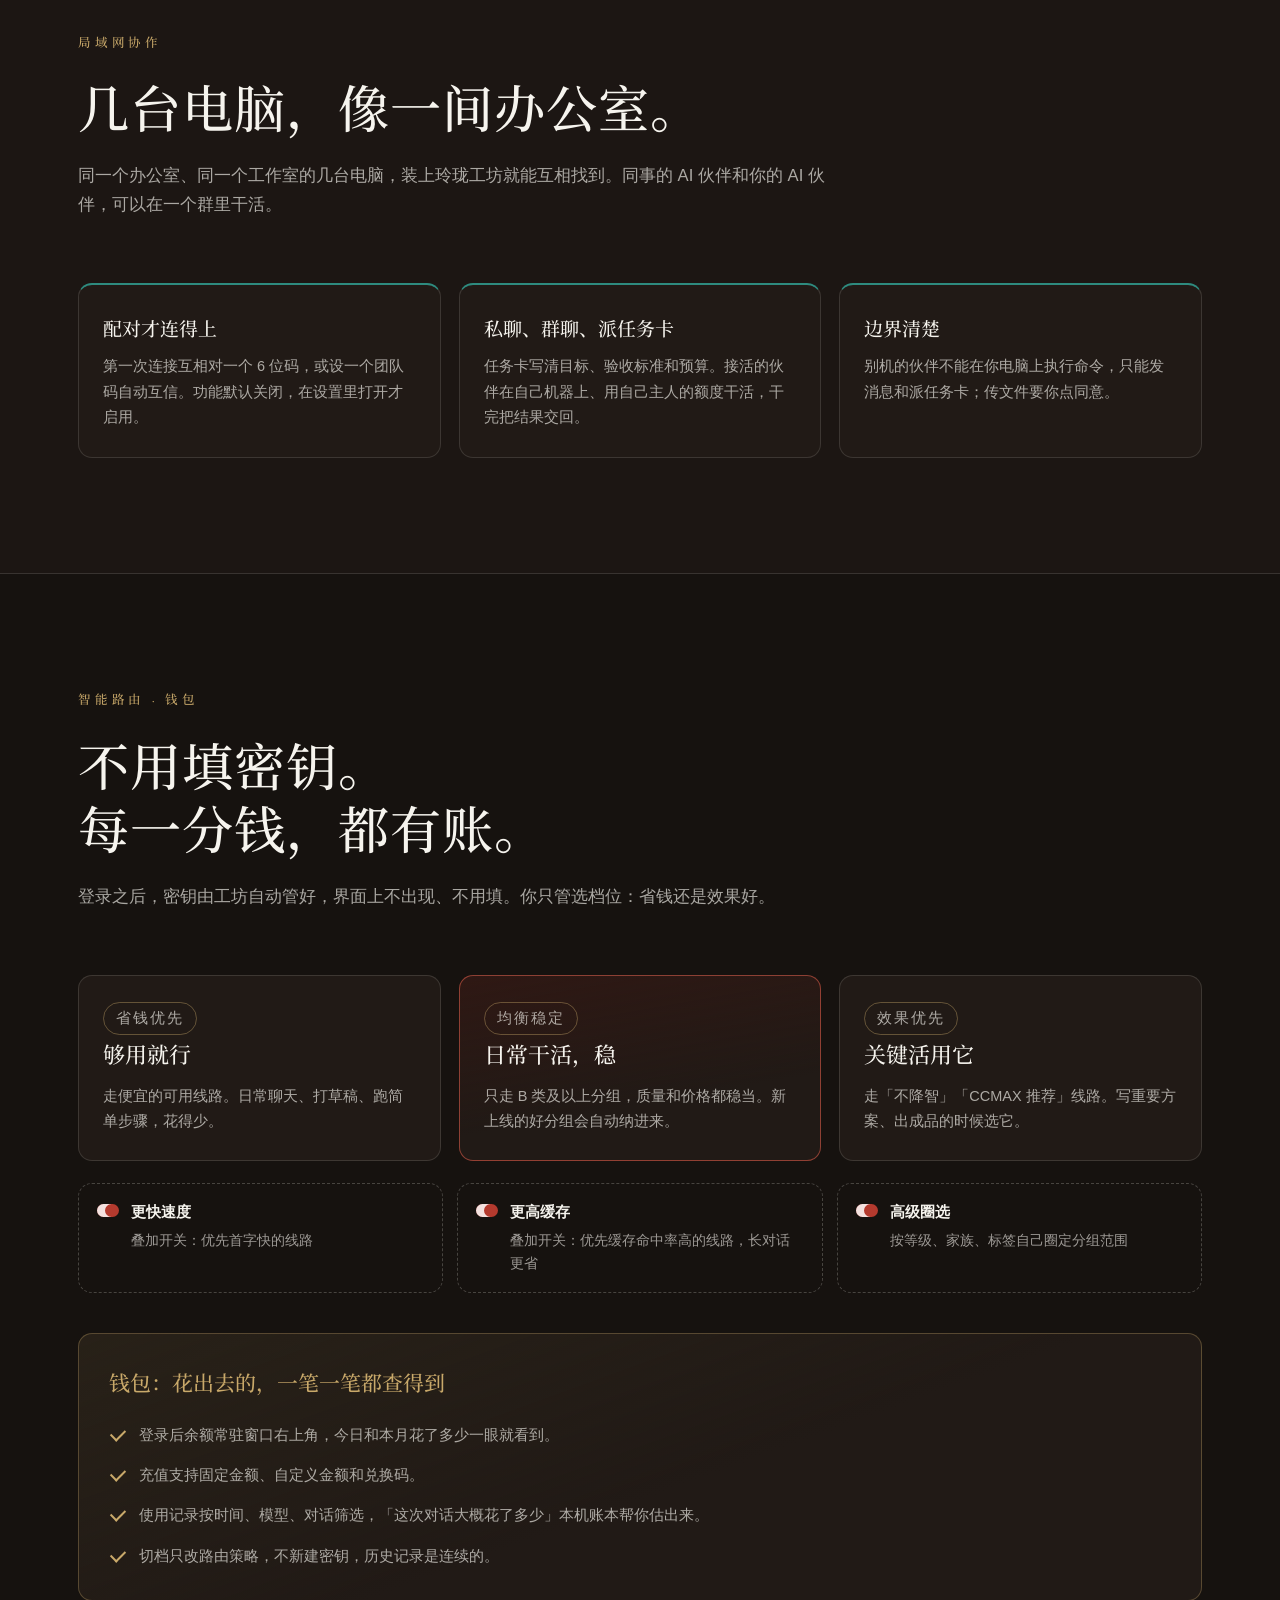
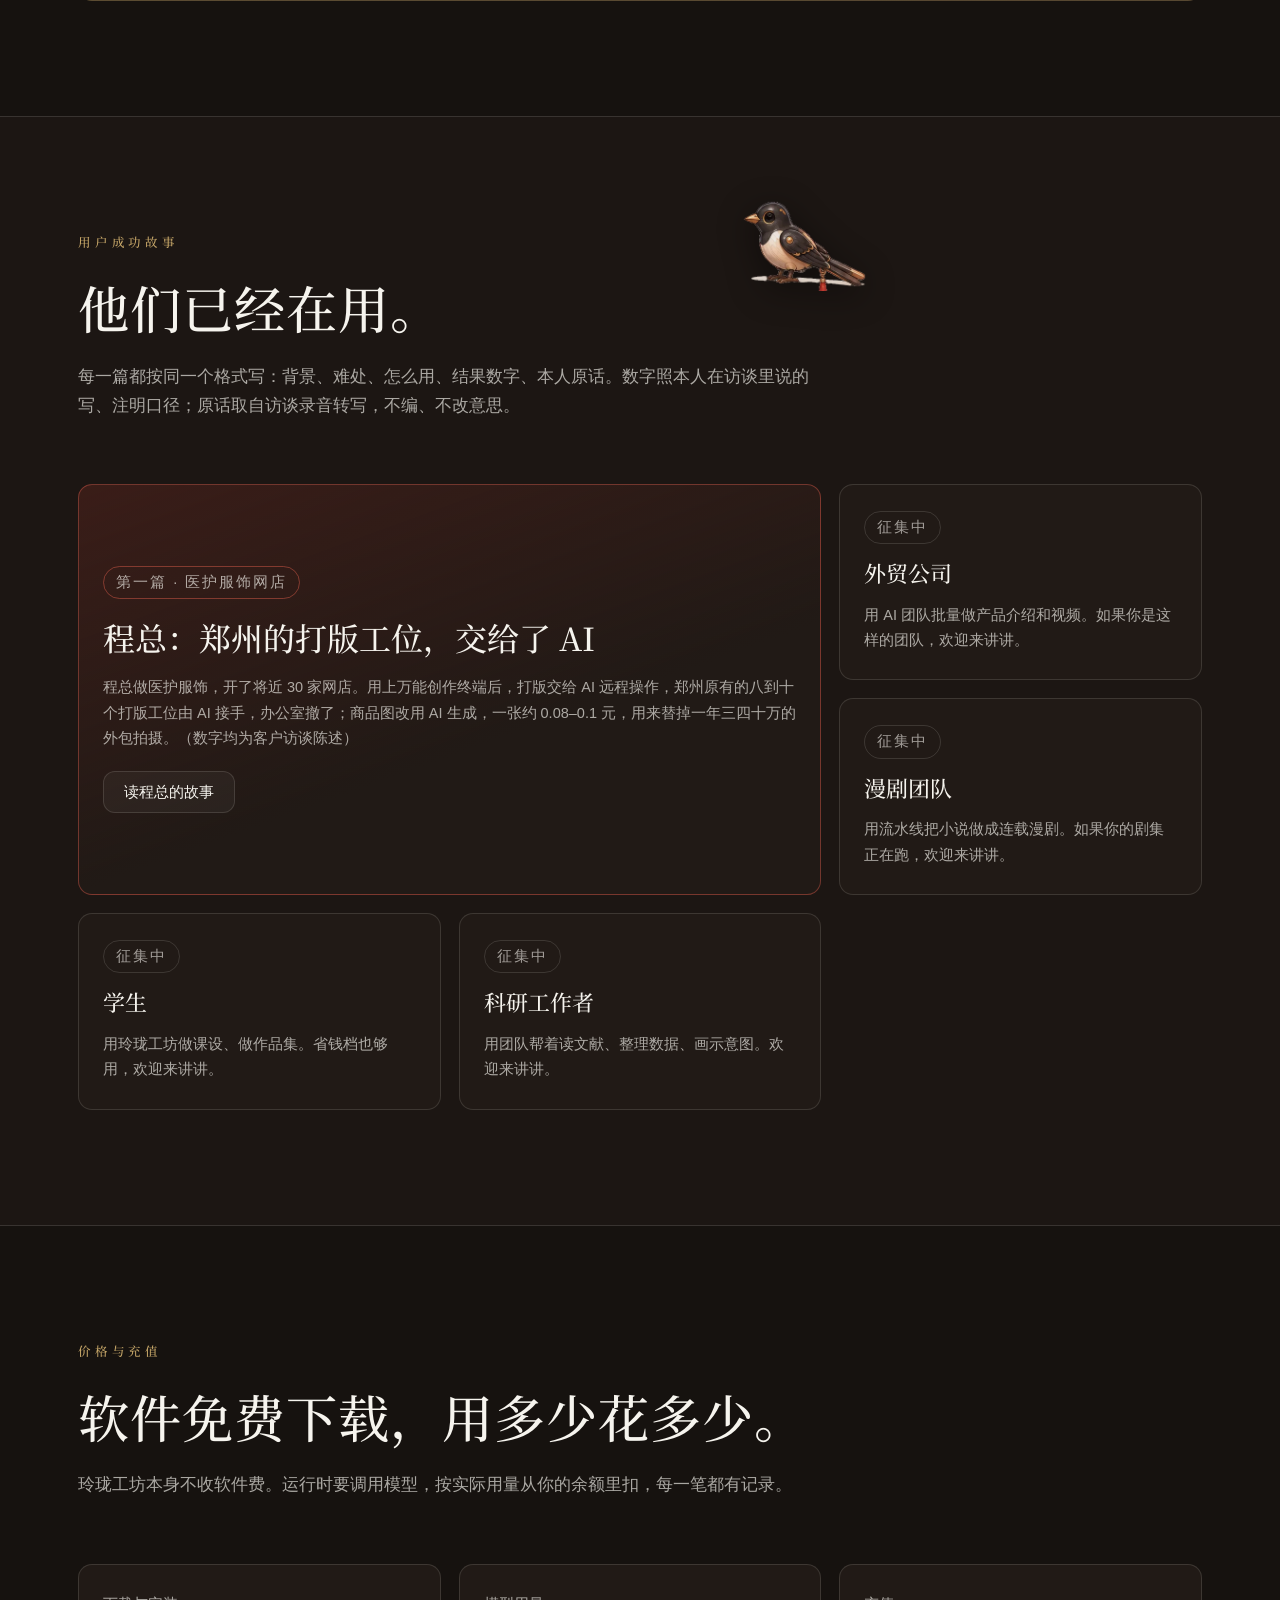
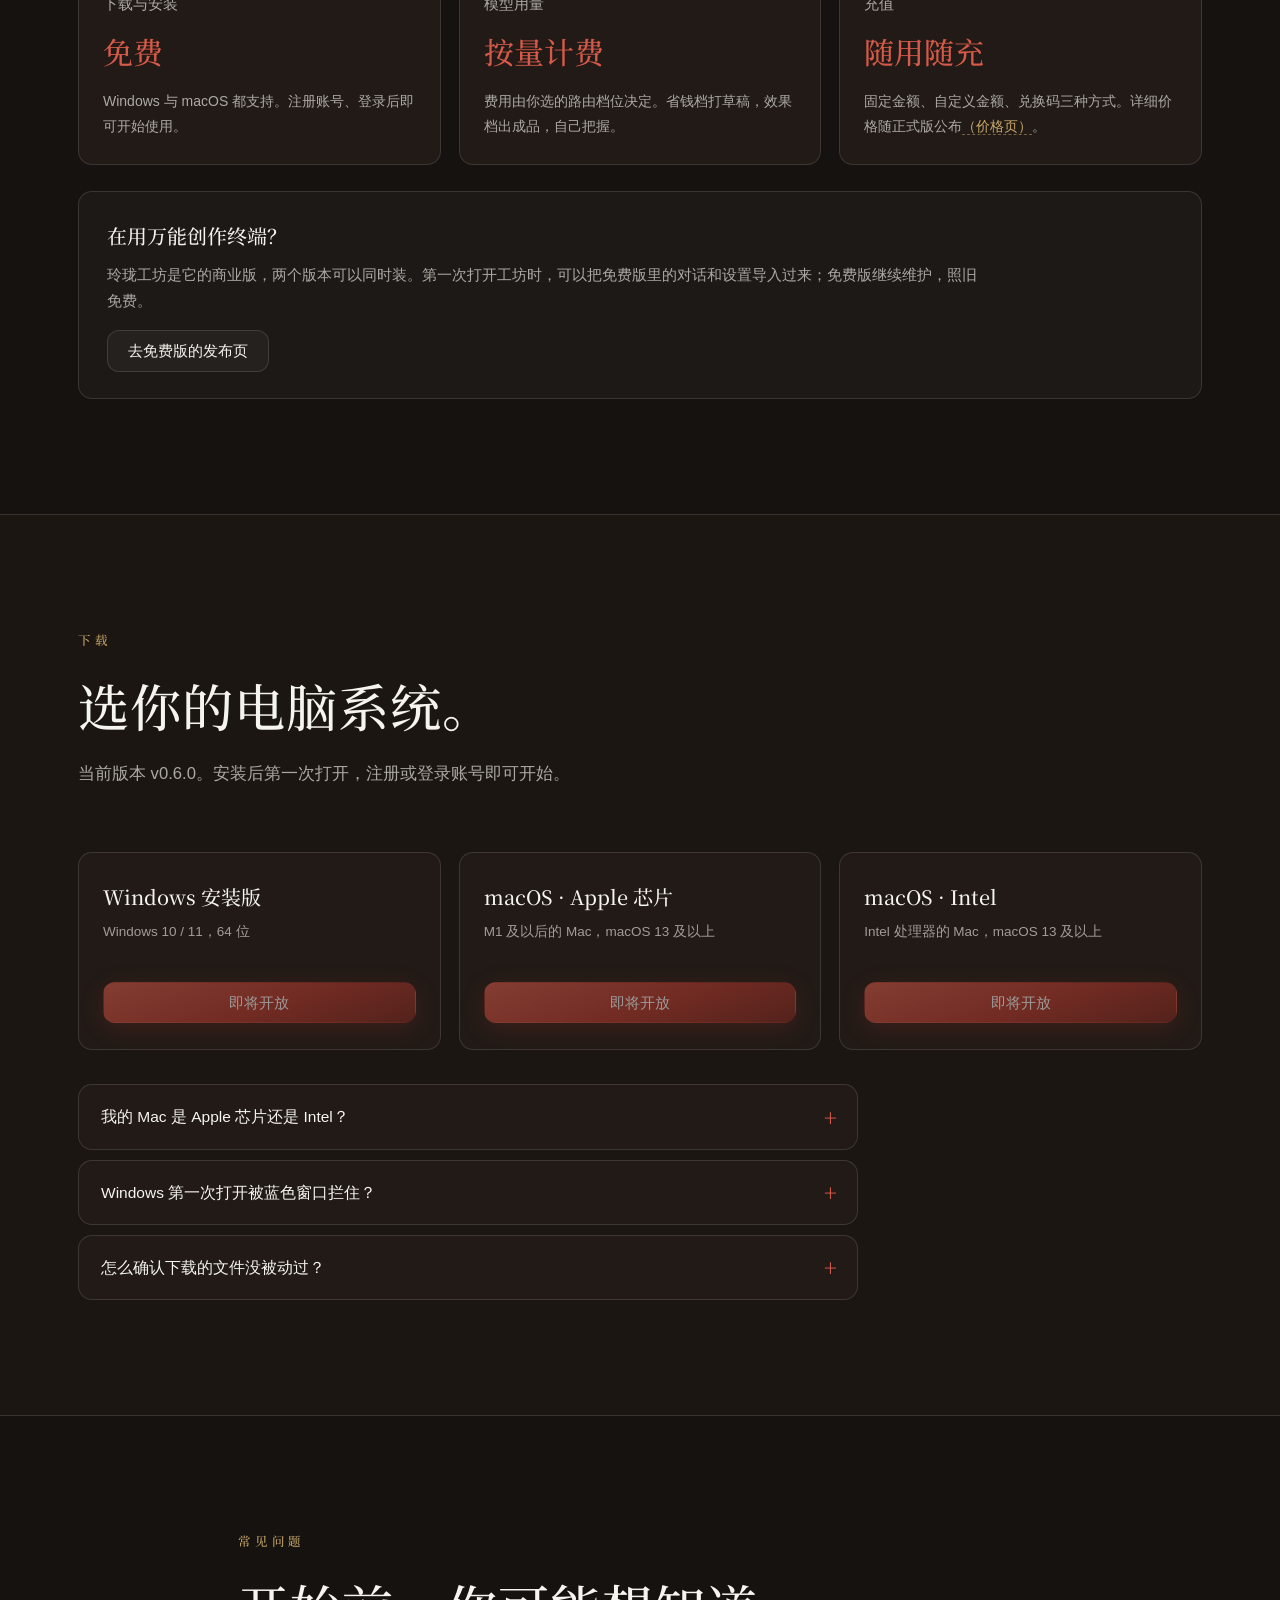
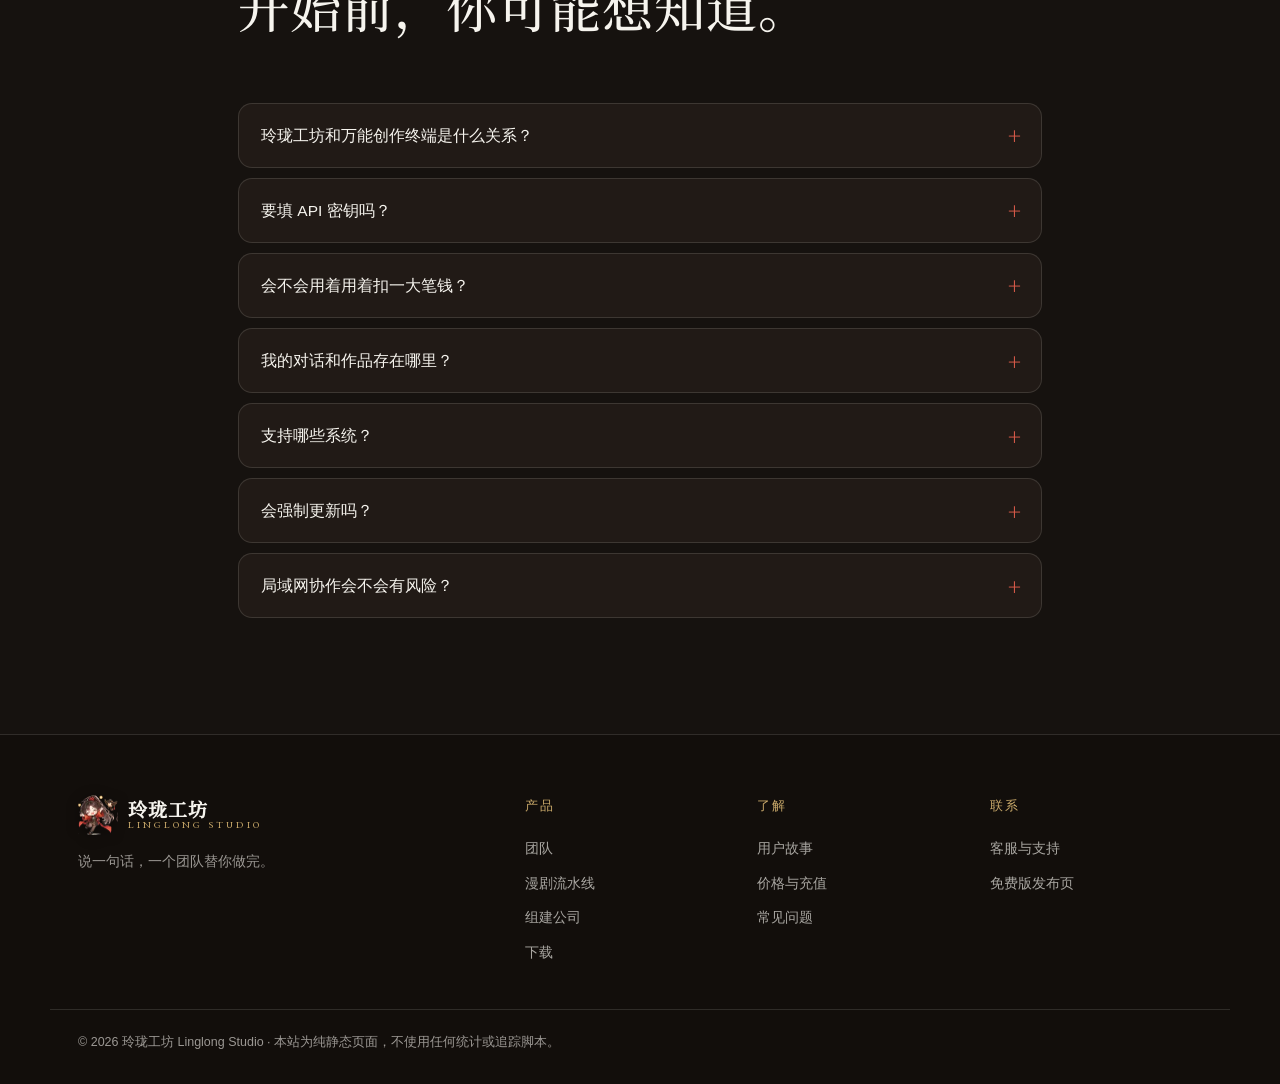
==== commit 66a97ed5: "成功故事：程总篇正式上线（访谈转写原话、客户陈述数字、网店分工示意截图） - stories/cheng.html：摘掉 noindex、占位框和材料清单；背景、难处、怎么用、结果数字、原话五节，视频" ====
--- a/site/index.html
+++ b/site/index.html
@@ -816,15 +816,15 @@
     <div class="head reveal">
       <p class="eyebrow">用户成功故事</p>
       <h2 id="stories-title">他们已经在用。</h2>
-      <p class="lead">每一篇都按同一个格式写：背景、难处、怎么用、结果数字、本人原话、视频。数字和原话都经本人确认后才发。</p>
+      <p class="lead">每一篇都按同一个格式写：背景、难处、怎么用、结果数字、本人原话。数字照本人在访谈里说的写、注明口径；原话取自访谈录音转写，不编、不改意思。</p>
       <img class="head-bird" src="assets/img/bird-side-270.webp" width="270" height="196" alt="" loading="lazy" decoding="async" aria-hidden="true">
     </div>
     <div class="story-grid">
       <article class="story story-lead reveal">
-        <p class="story-tag">首篇 · 内容整理中</p>
-        <h3>程总：从一个人到一个团队</h3>
-        <p>第一位授权我们写故事的用户。采访素材正在整理，上线前会经本人逐条确认，绝不编造数字和原话。</p>
-        <a class="btn btn-ghost" href="stories/cheng.html">看这篇的撰写进度与模板</a>
+        <p class="story-tag">第一篇 · 医护服饰网店</p>
+        <h3>程总：郑州的打版工位，交给了 AI</h3>
+        <p>程总做医护服饰，开了将近 30 家网店。用上万能创作终端后，打版交给 AI 远程操作，郑州原有的八到十个打版工位由 AI 接手，办公室撤了；商品图改用 AI 生成，一张约 0.08–0.1 元，用来替掉一年三四十万的外包拍摄。（数字均为客户访谈陈述）</p>
+        <a class="btn btn-ghost" href="stories/cheng.html">读程总的故事</a>
       </article>
       <article class="story reveal"><p class="story-tag dim">征集中</p><h3>外贸公司</h3><p>用 AI 团队批量做产品介绍和视频。如果你是这样的团队，欢迎来讲讲。</p></article>
       <article class="story reveal"><p class="story-tag dim">征集中</p><h3>漫剧团队</h3><p>用流水线把小说做成连载漫剧。如果你的剧集正在跑，欢迎来讲讲。</p></article>
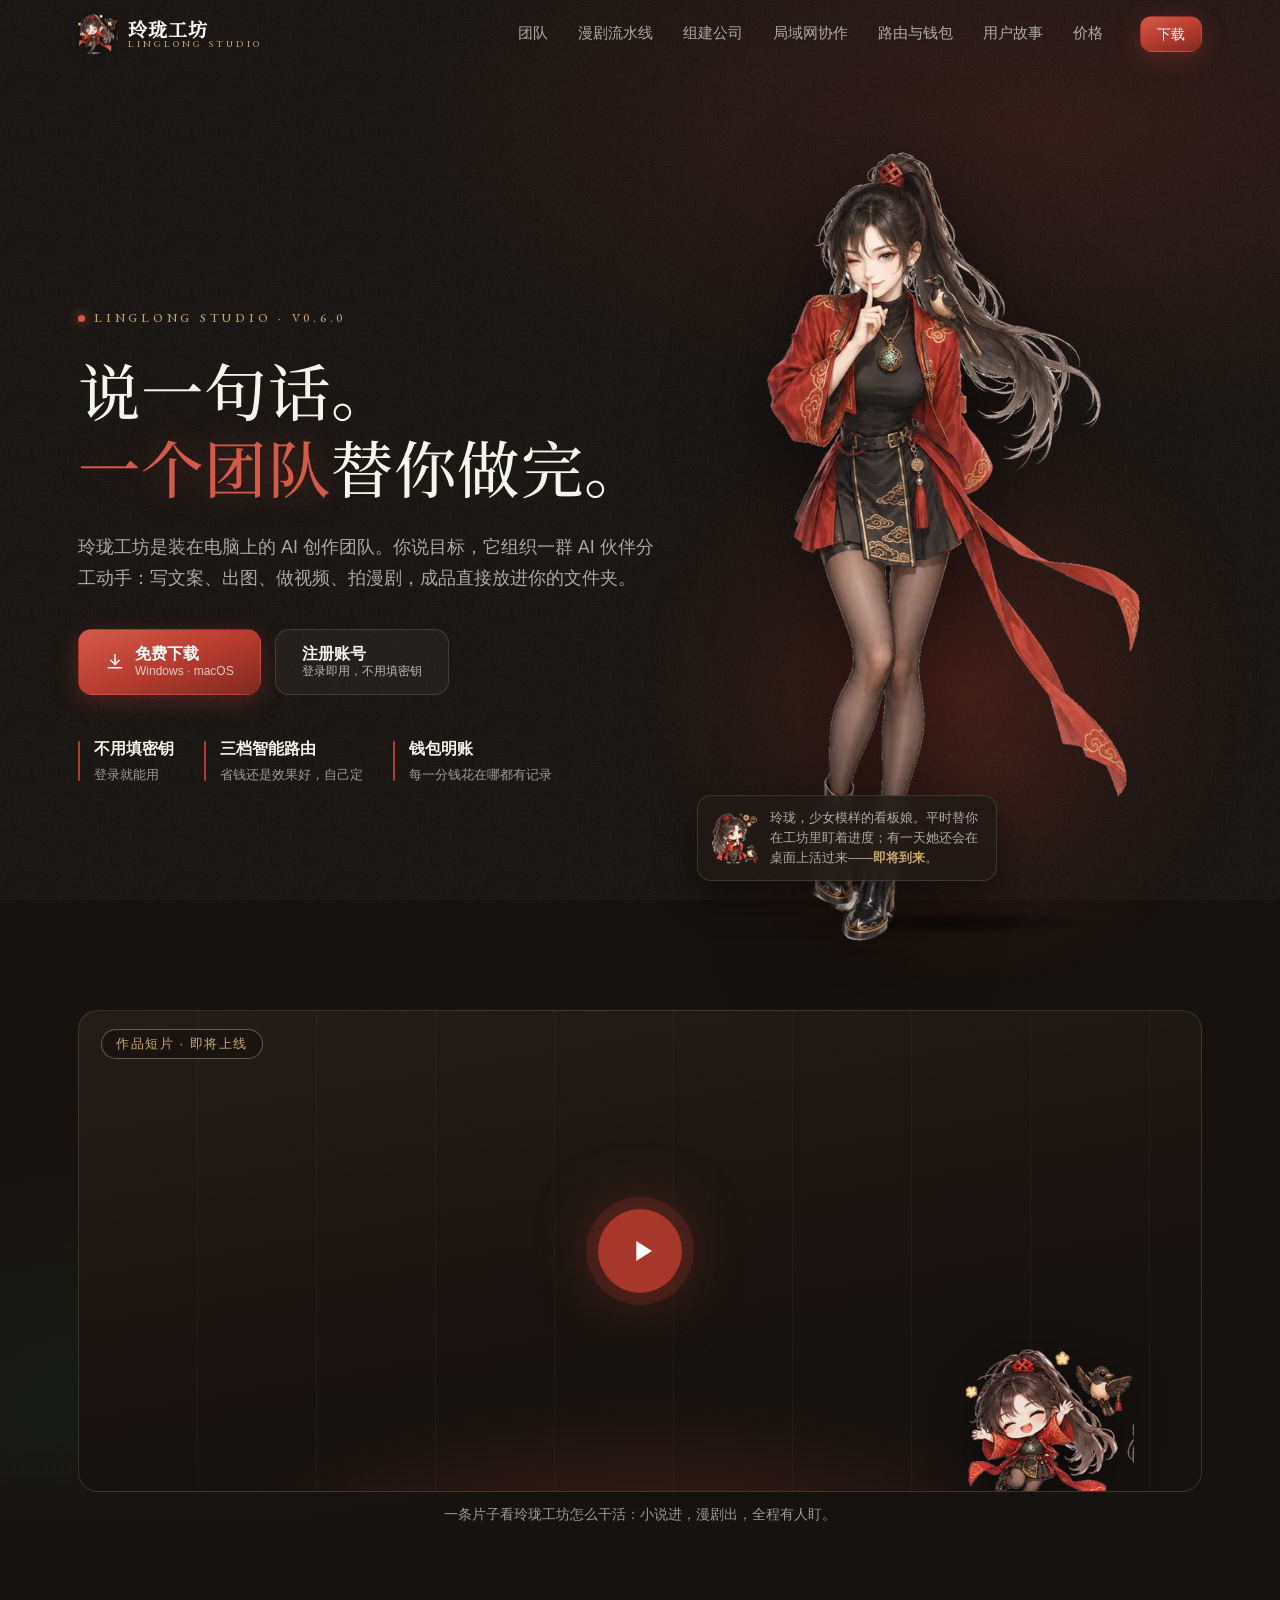
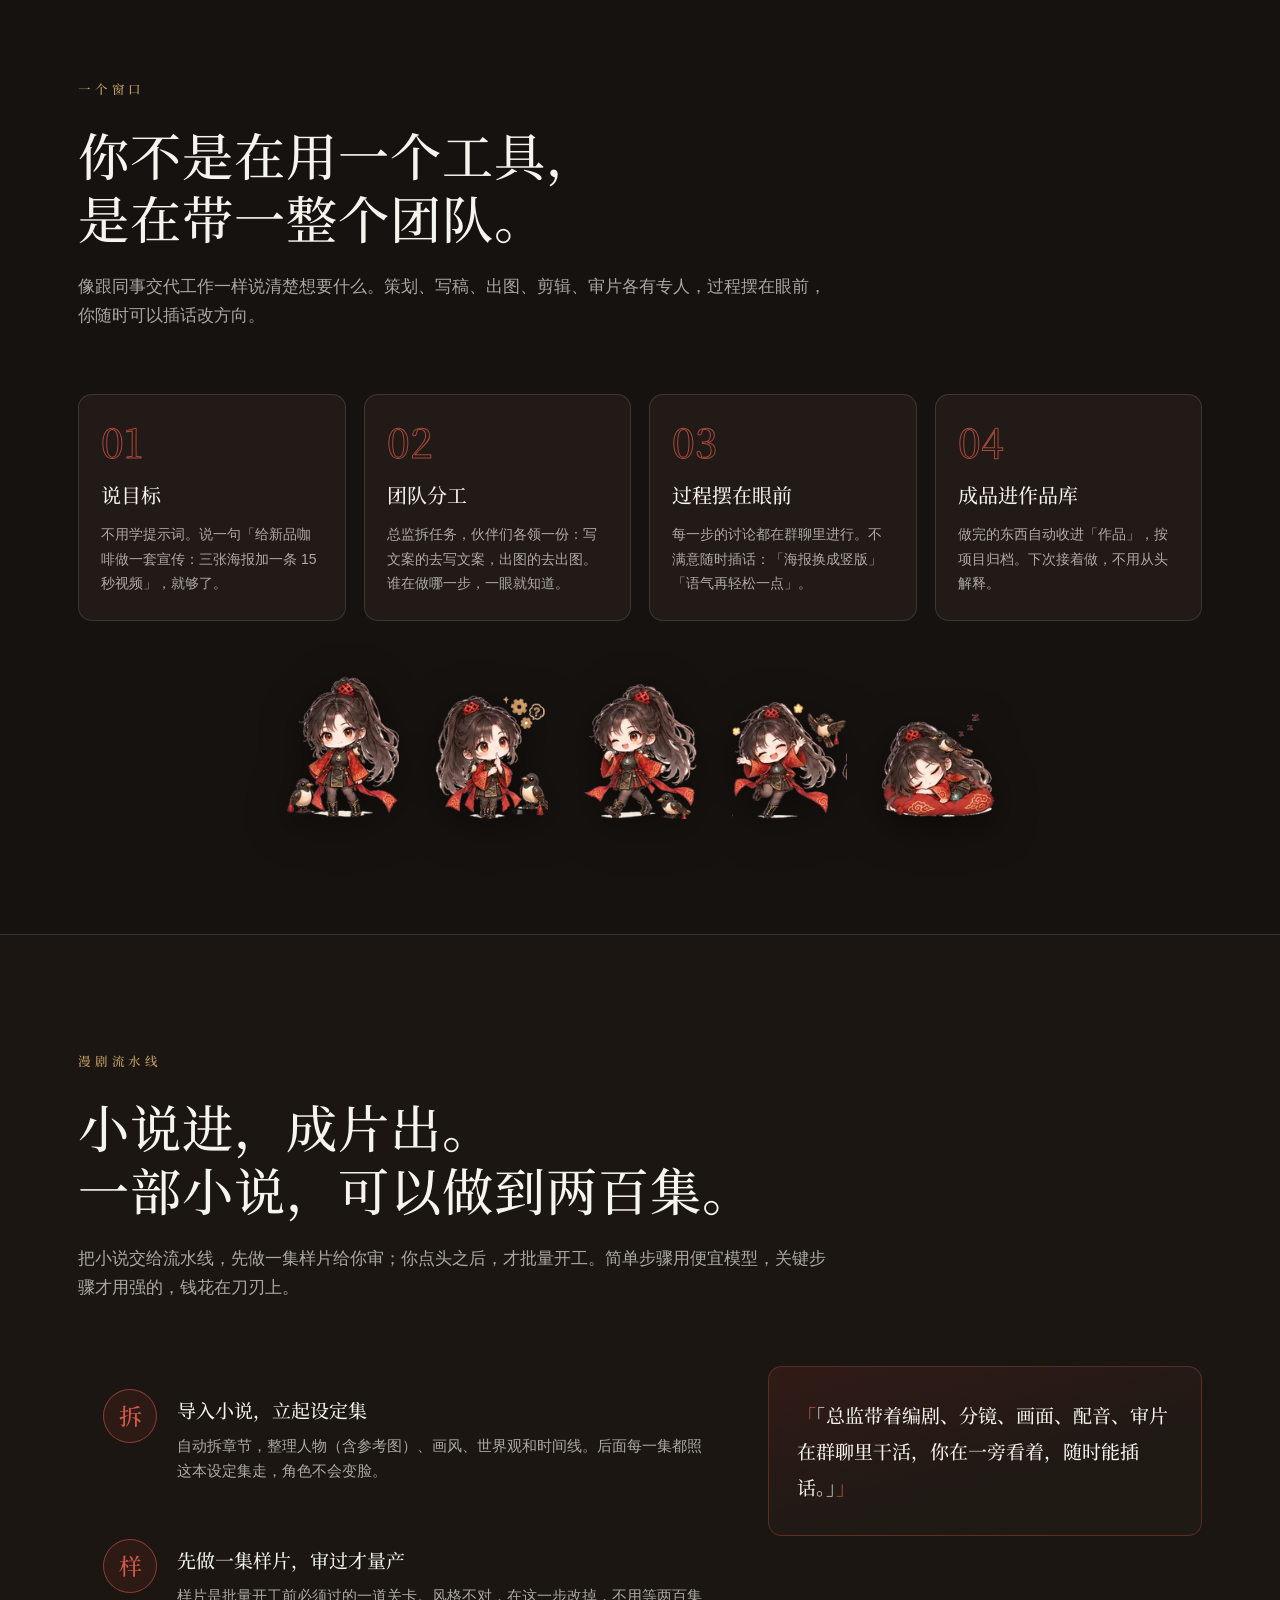
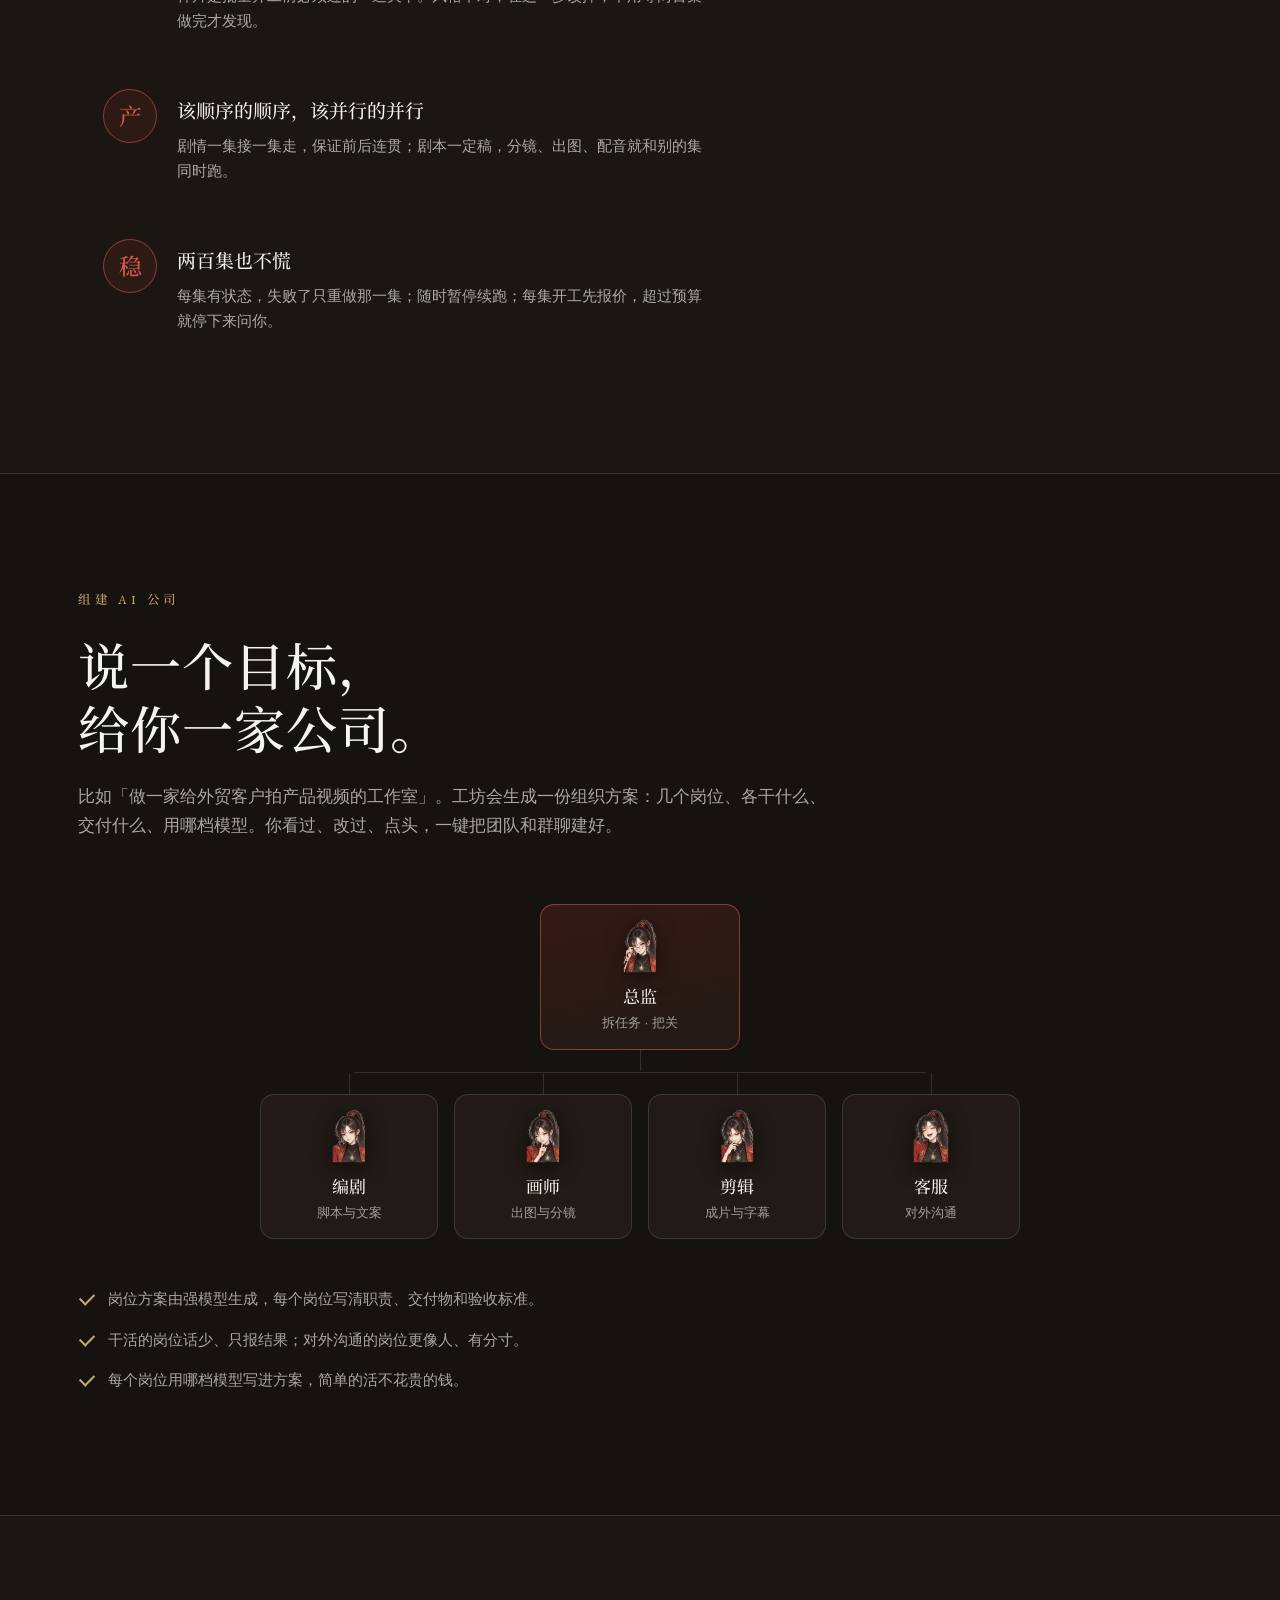
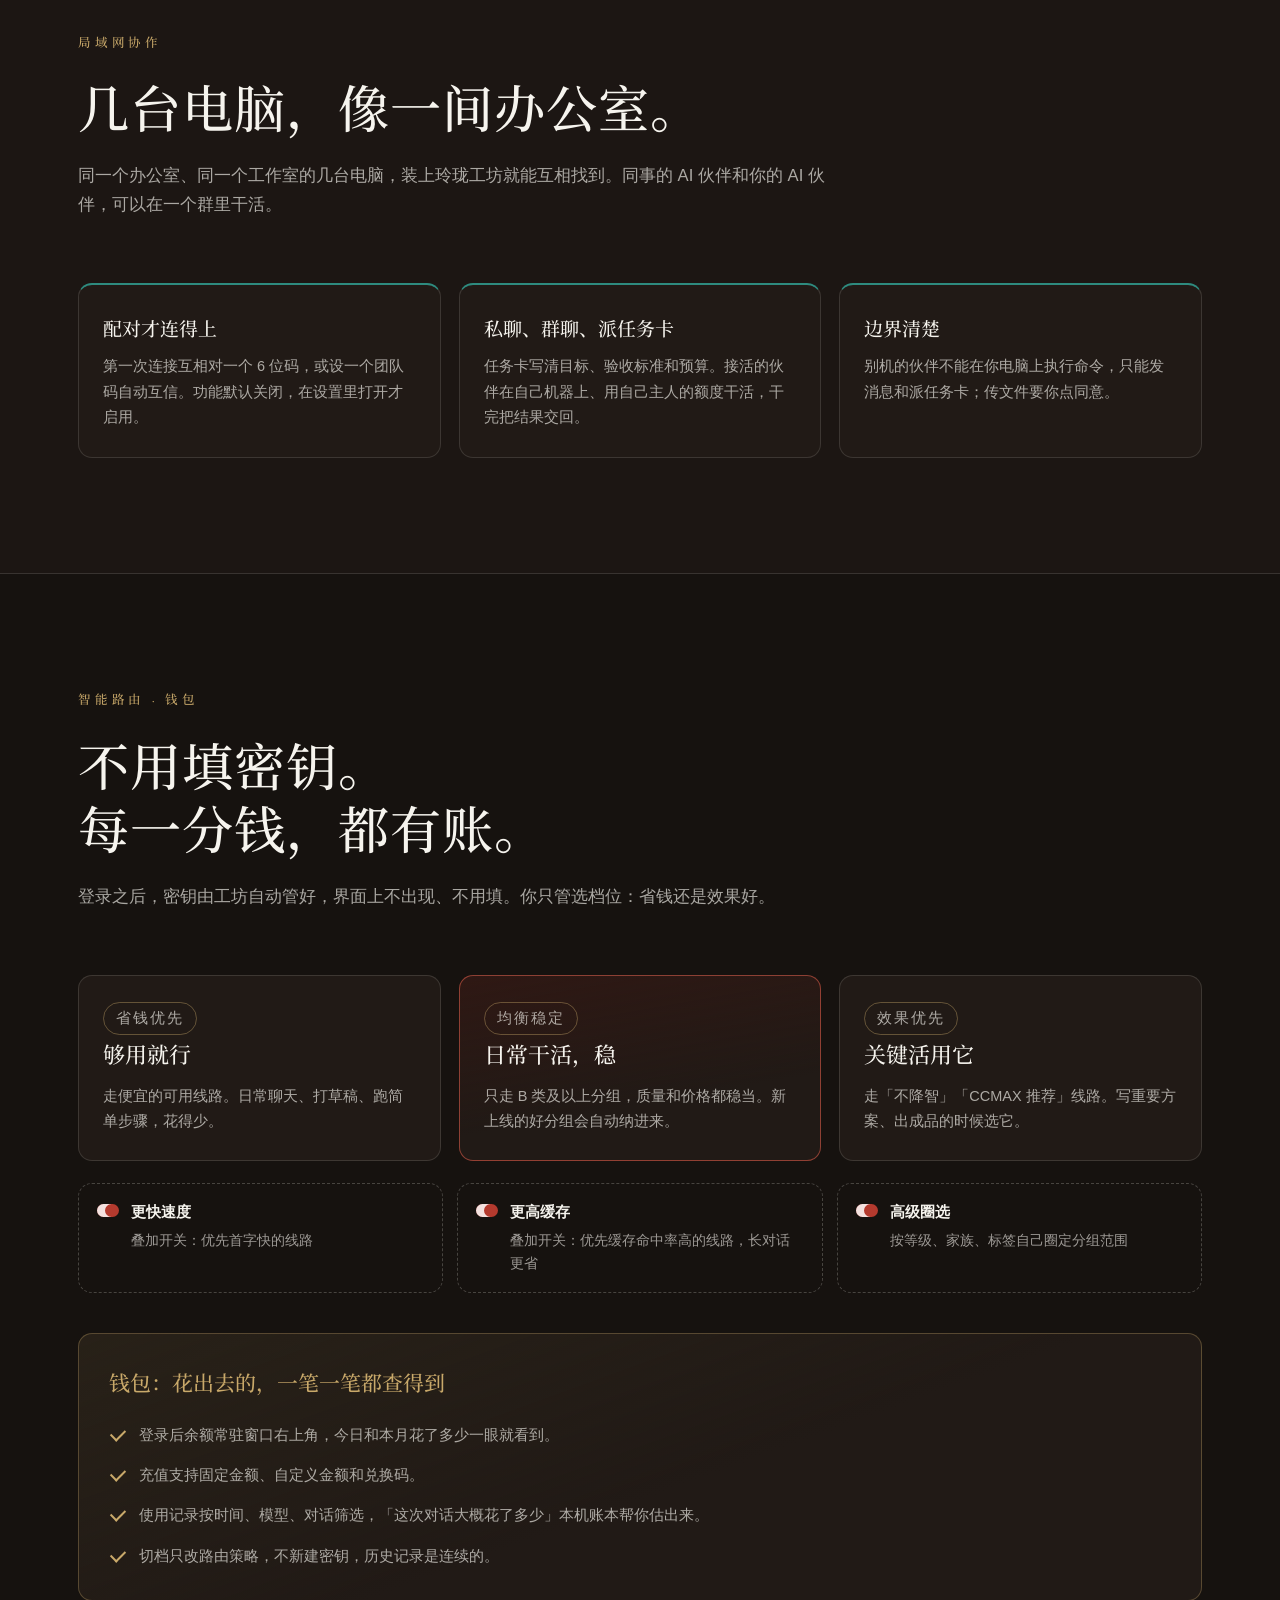
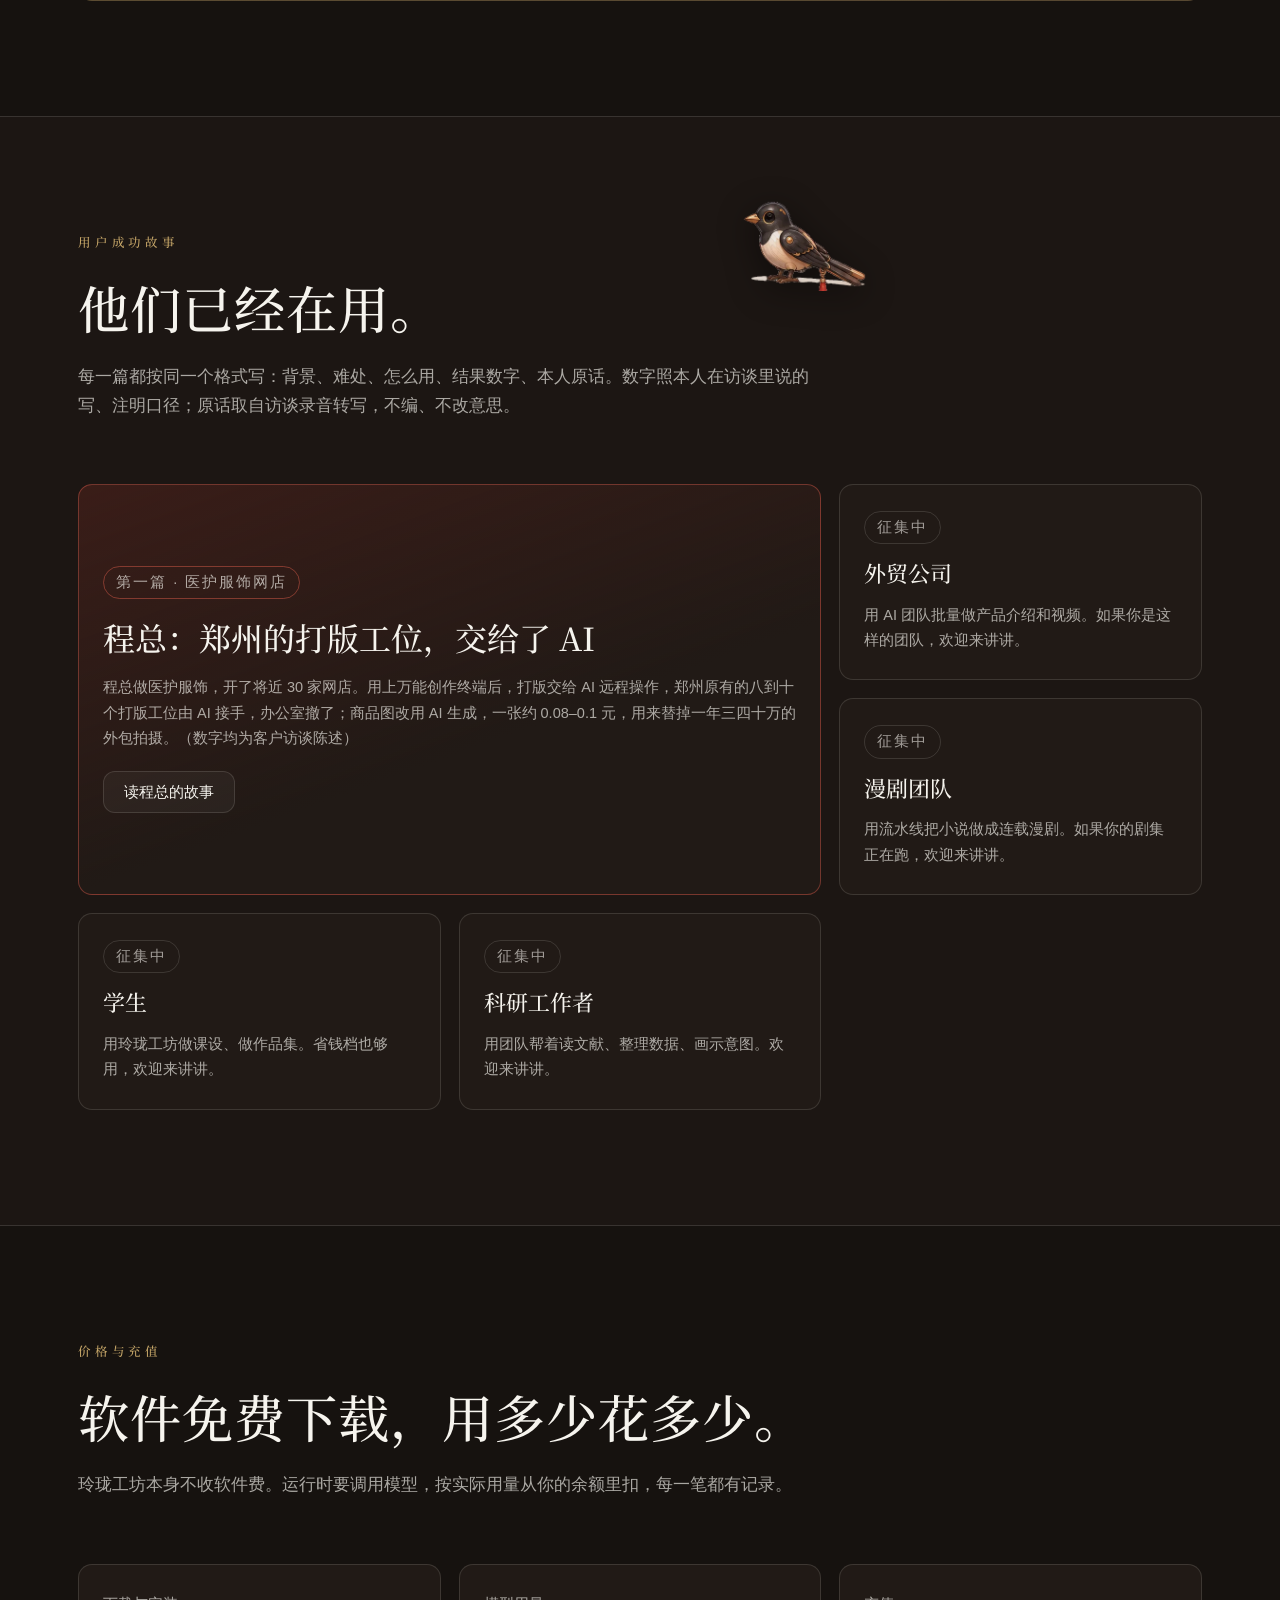
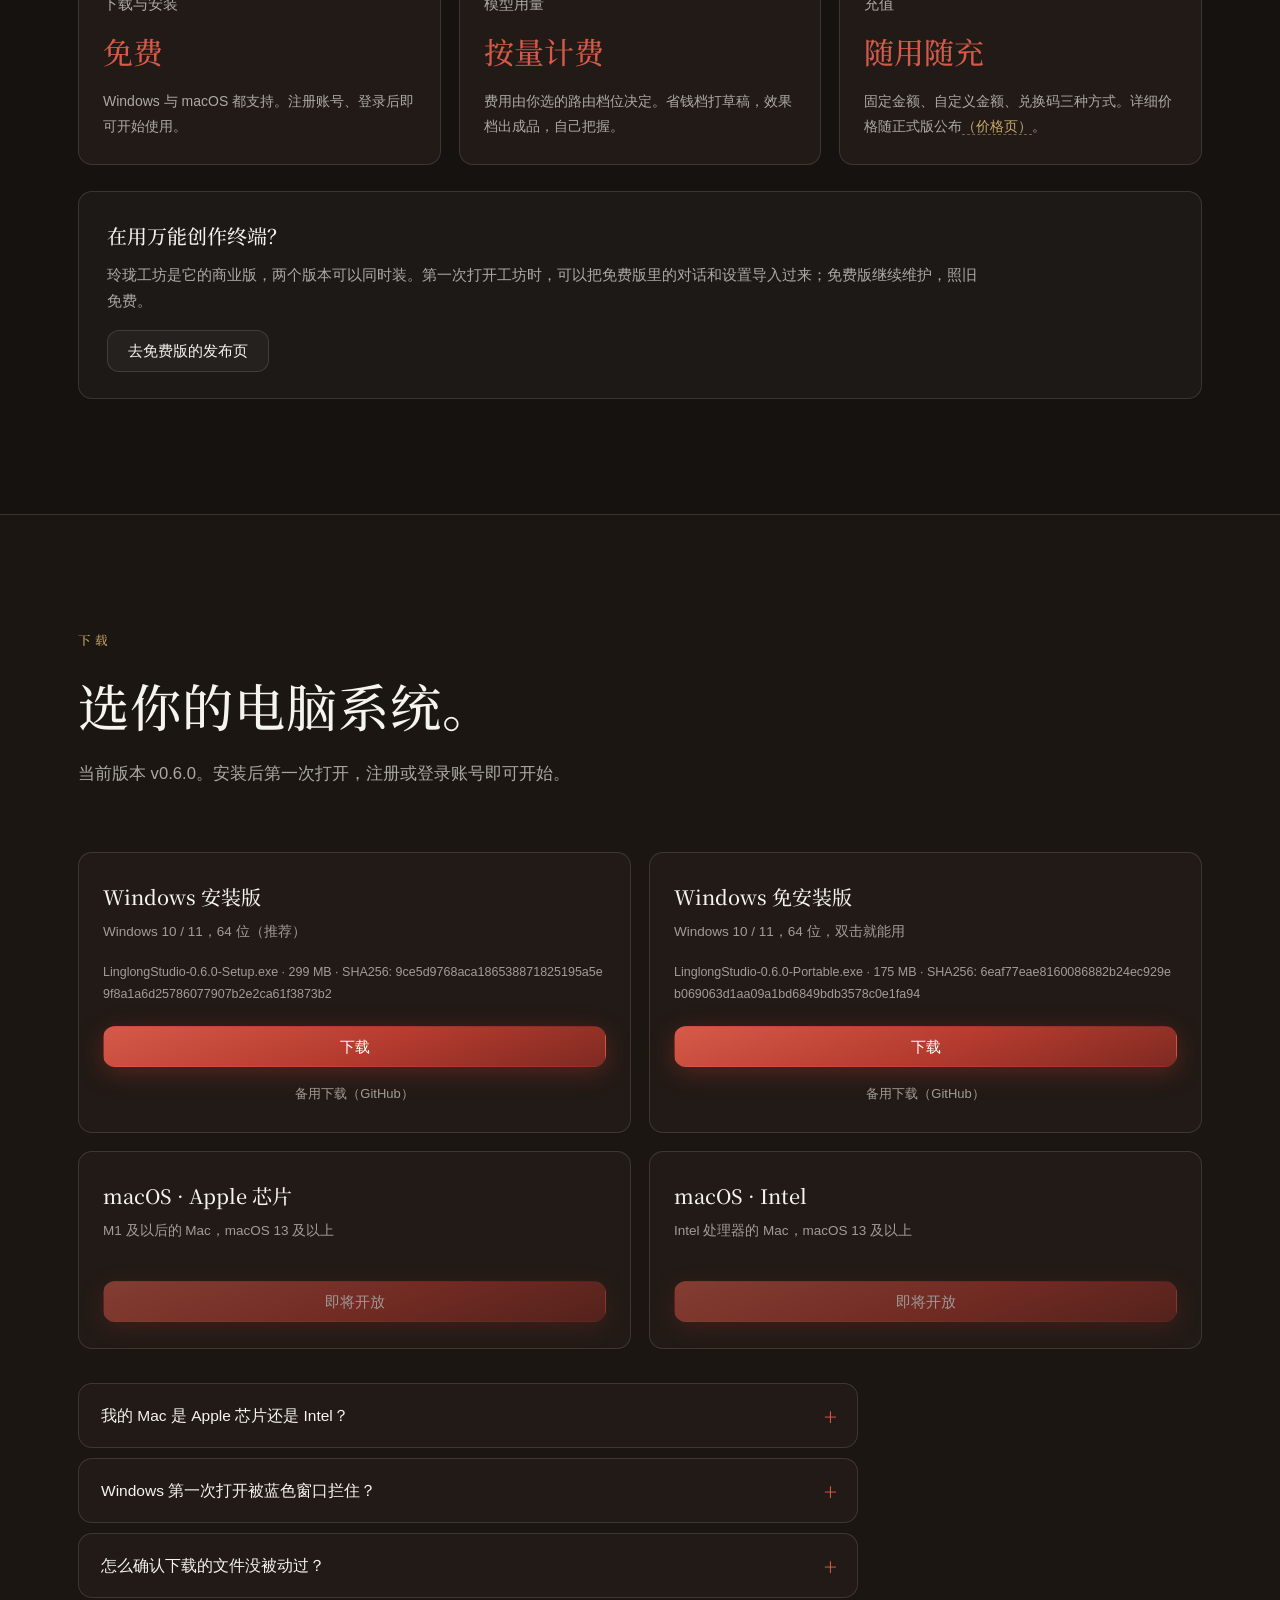
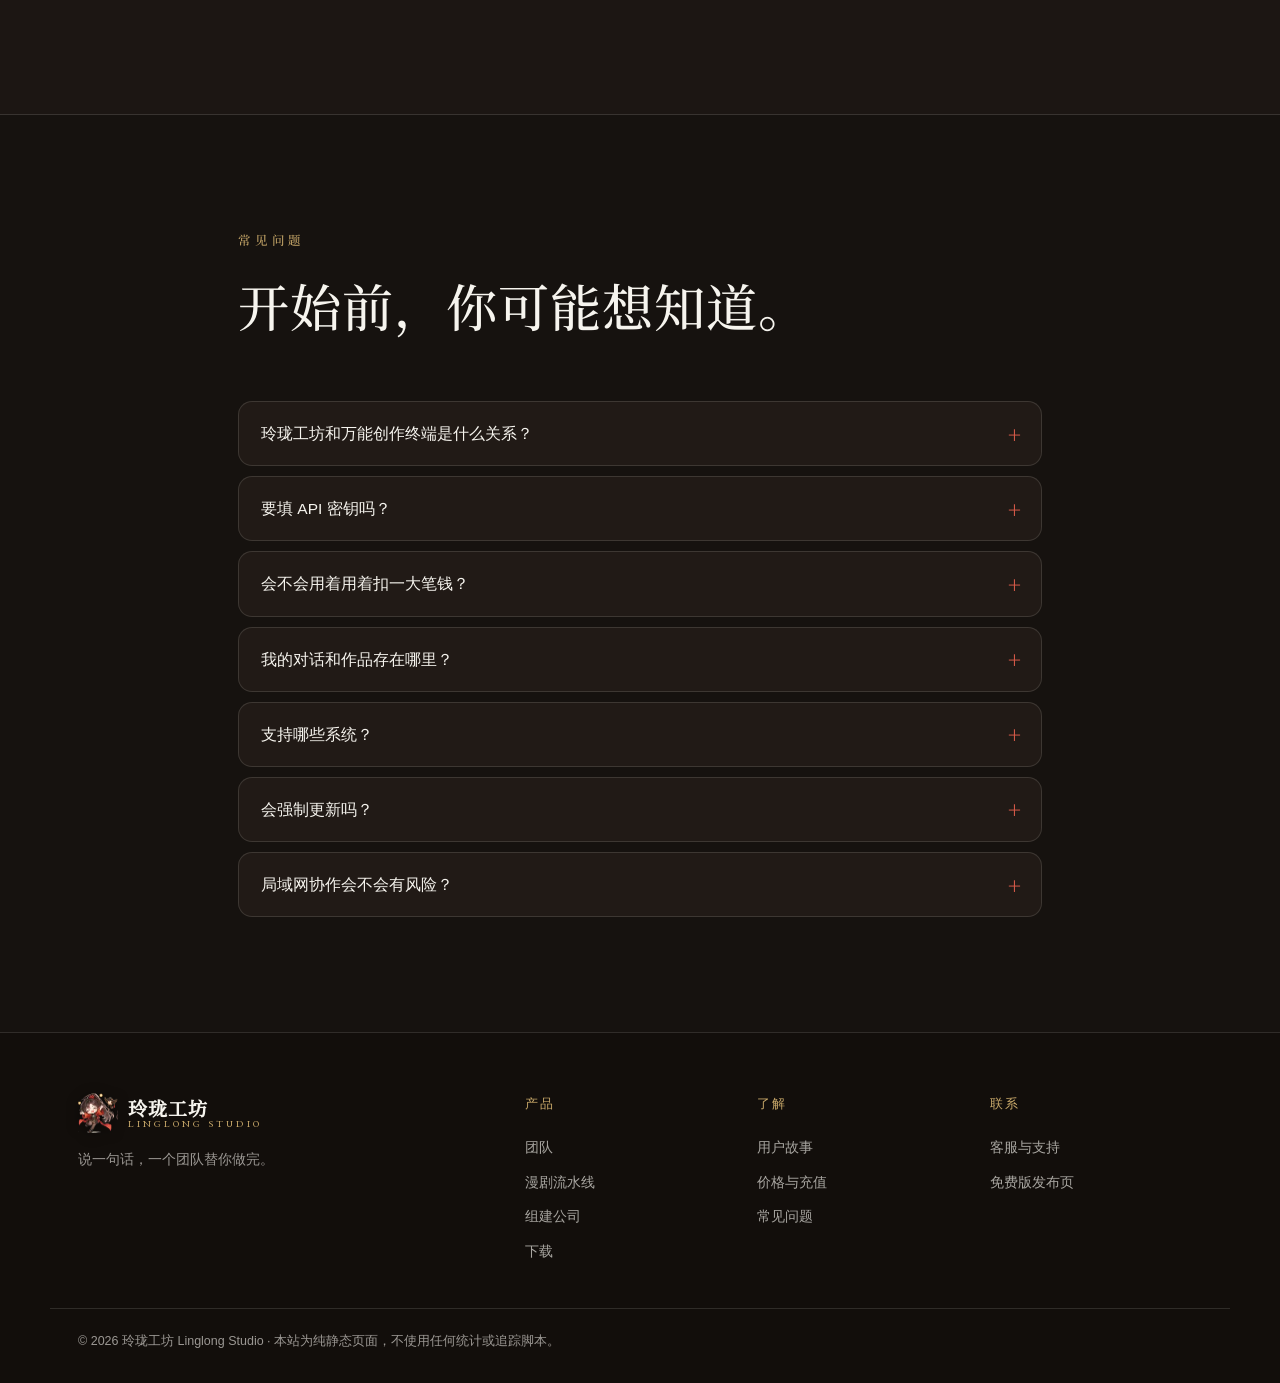
==== commit b8ec543c: "下载：0.6.0 Windows 安装版与免安装版上架（国内镜像主链接 + GitHub 备用），下载卡改两列 Co-authored-by: factory-droid[bot] <13893355" ====
--- a/site/index.html
+++ b/site/index.html
@@ -10,7 +10,8 @@
 <meta property="og:type" content="website">
 <meta property="og:title" content="玲珑工坊 Linglong Studio">
 <meta property="og:description" content="说一句话，一个团队替你做完。文案、图片、视频、漫剧，一个窗口。">
-<meta property="og:image" content="assets/img/og-image.jpg">
+<meta property="og:url" content="https://ginsonko.github.io/linglong/">
+<meta property="og:image" content="https://ginsonko.github.io/linglong/assets/img/og-image.jpg">
 <link rel="icon" type="image/png" sizes="32x32" href="assets/img/favicon-32.png">
 <link rel="icon" type="image/png" sizes="192x192" href="assets/img/icon-192.png">
 <link rel="apple-touch-icon" sizes="180x180" href="assets/img/apple-touch-icon.png">
@@ -484,7 +485,7 @@
 .migrate p { margin: 0 0 16px; font-size: 14.5px; color: var(--ink-dim); max-width: 60em; }
 
 /* ===== 下载 ===== */
-.dl-grid { display: grid; grid-template-columns: repeat(3, 1fr); gap: 18px; margin-bottom: 34px; }
+.dl-grid { display: grid; grid-template-columns: repeat(2, 1fr); gap: 18px; margin-bottom: 34px; }
 .dl-card {
   padding: 26px 24px; background: var(--panel); border: 1px solid var(--line);
   border-radius: var(--radius); display: flex; flex-direction: column; gap: 6px;
@@ -493,6 +494,7 @@
 .dl-note { font-size: 13.5px; color: var(--ink-faint); margin: 0 0 12px; }
 .dl-meta { font-size: 12.5px; color: var(--ink-faint); word-break: break-all; margin: 0 0 14px; }
 .dl-card .btn { margin-top: auto; justify-content: center; }
+.dl-alt { display: block; margin-top: 10px; font-size: 13px; color: var(--ink-faint); text-align: center; }
 .dl-help { display: grid; gap: 10px; max-width: 780px; }
 
 /* ===== FAQ ===== */
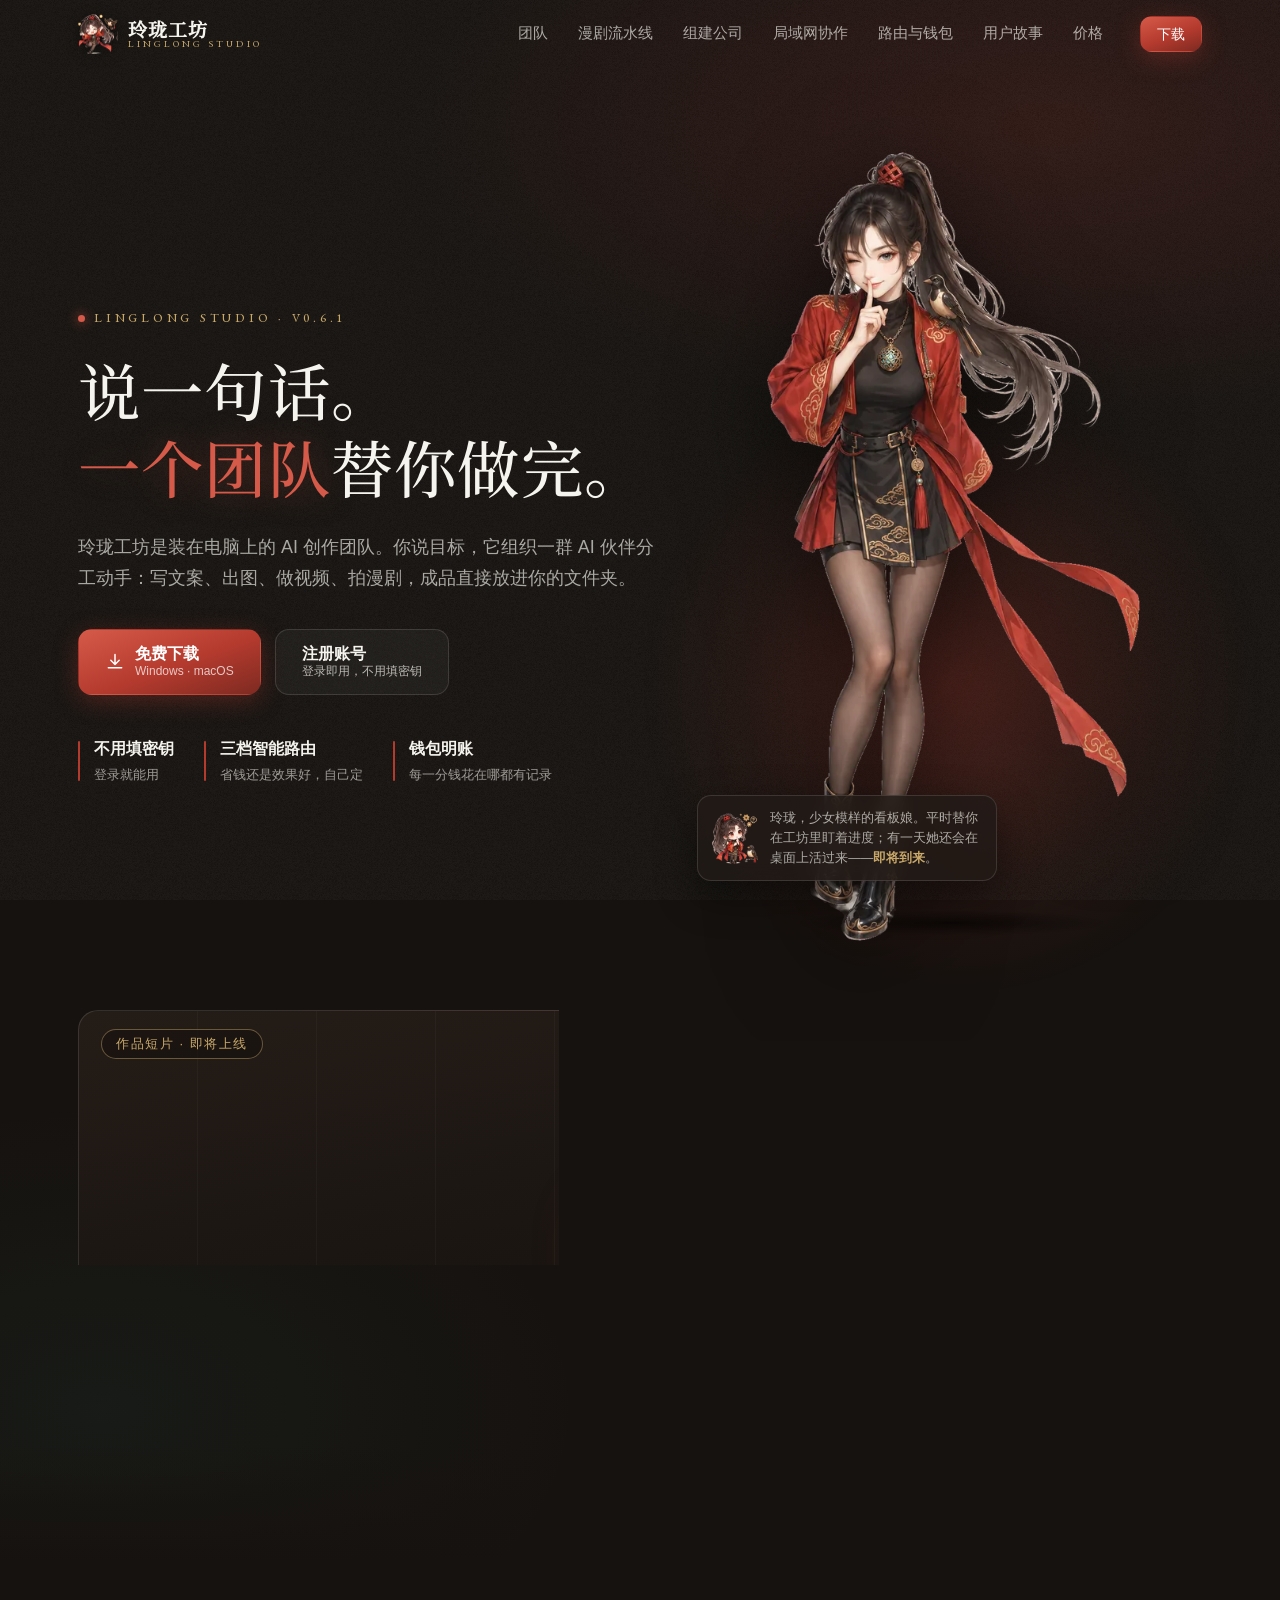
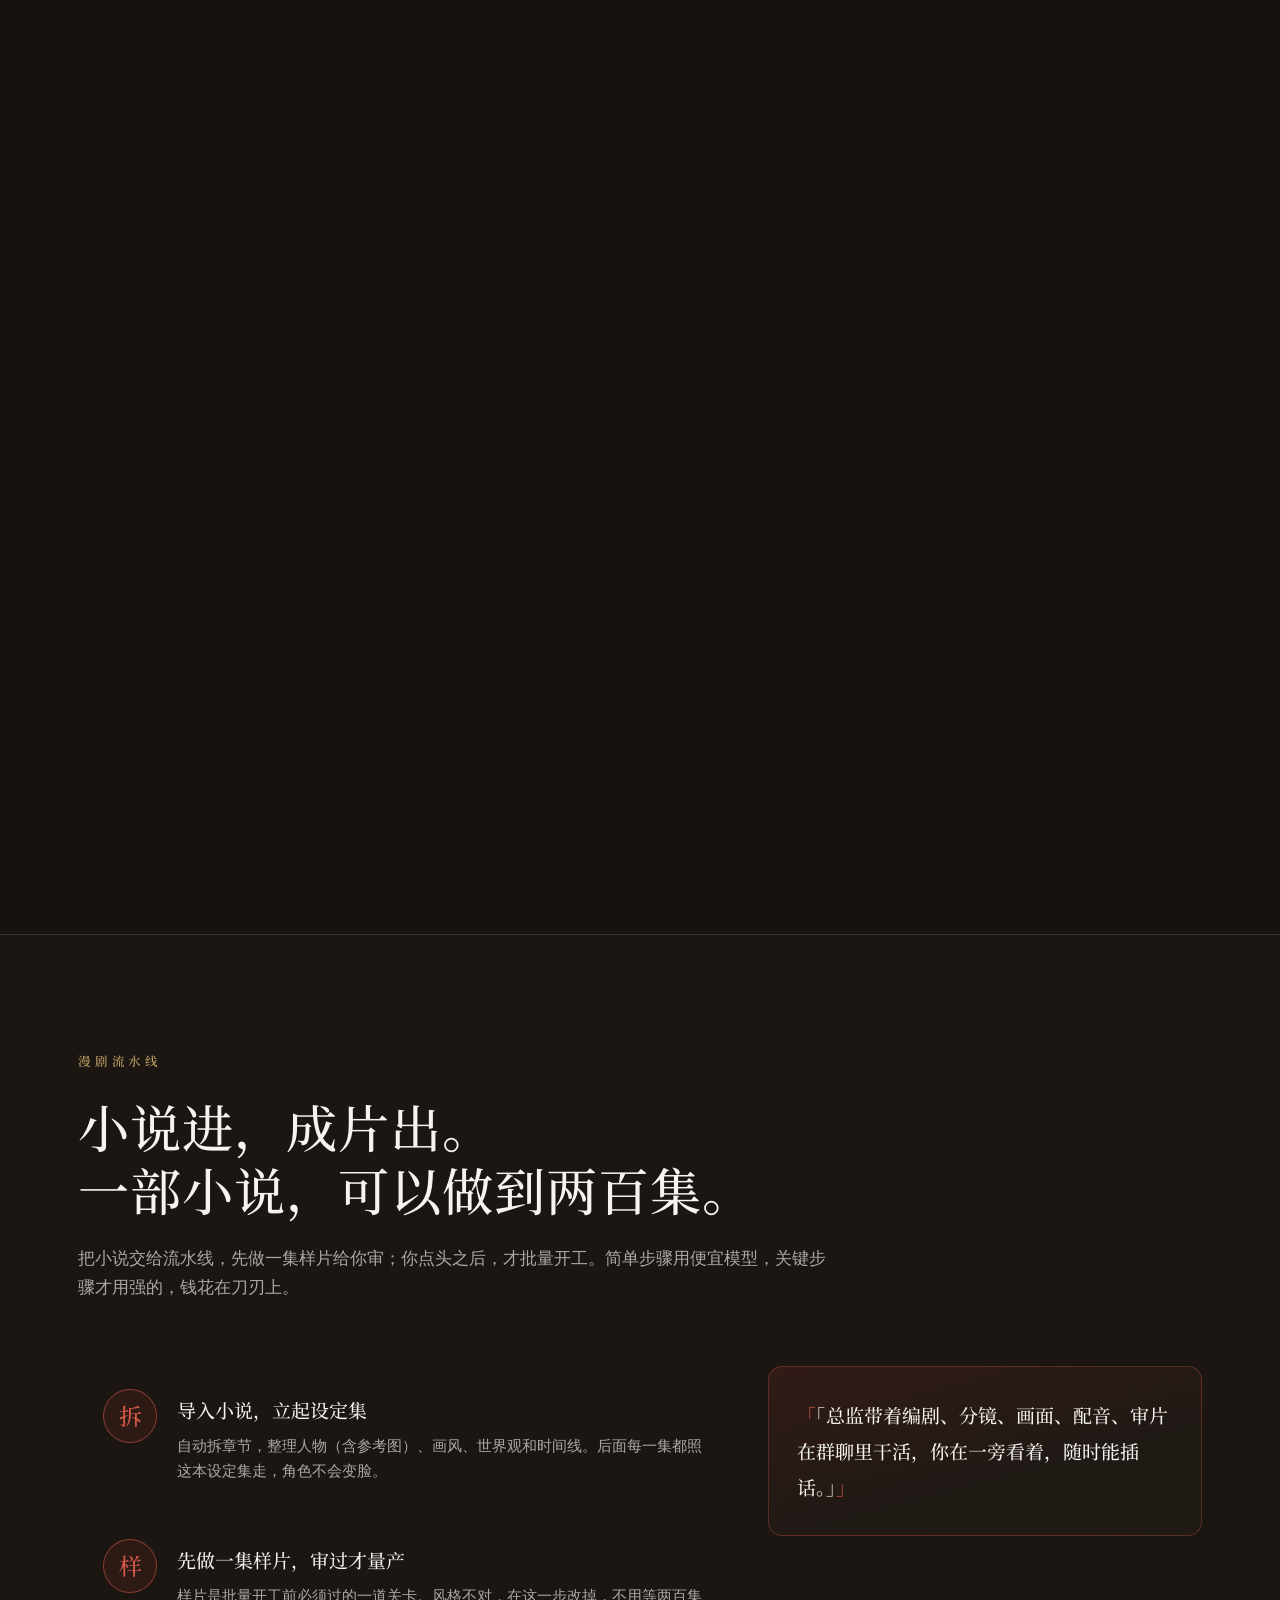
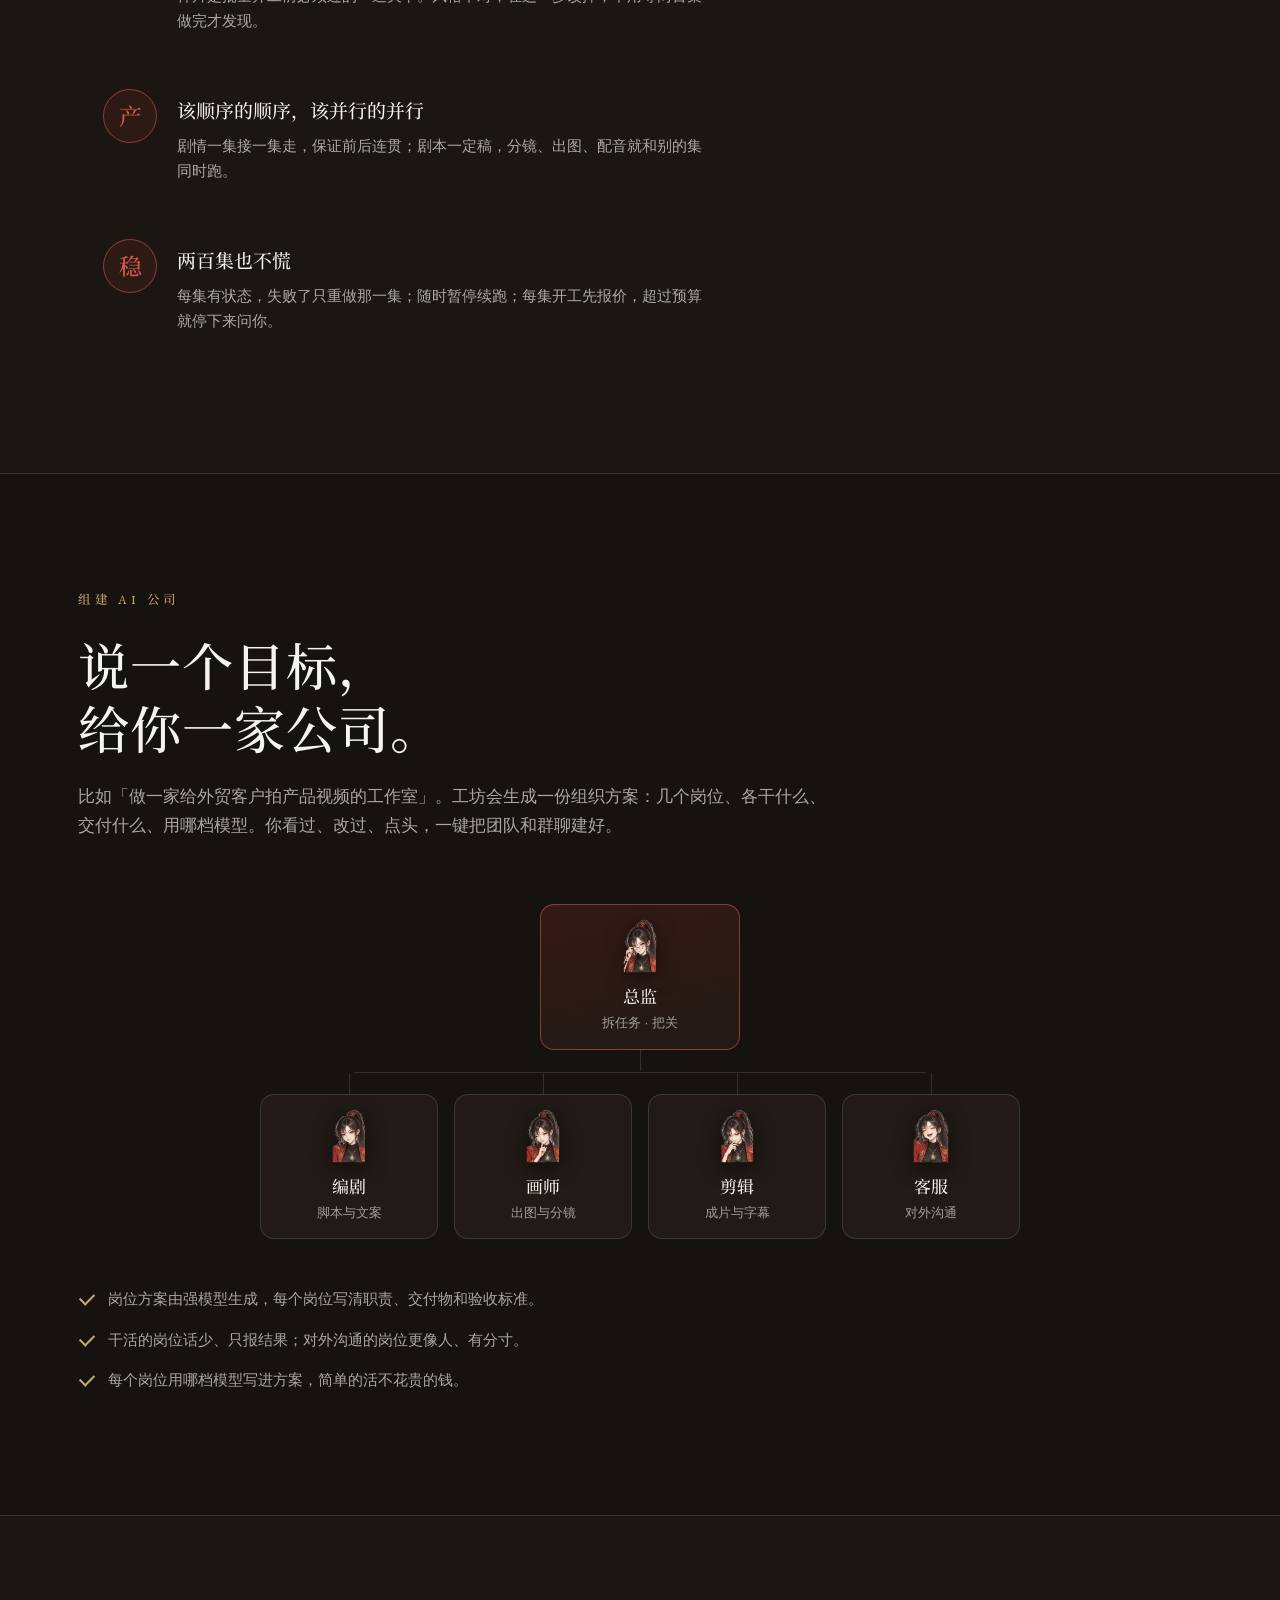
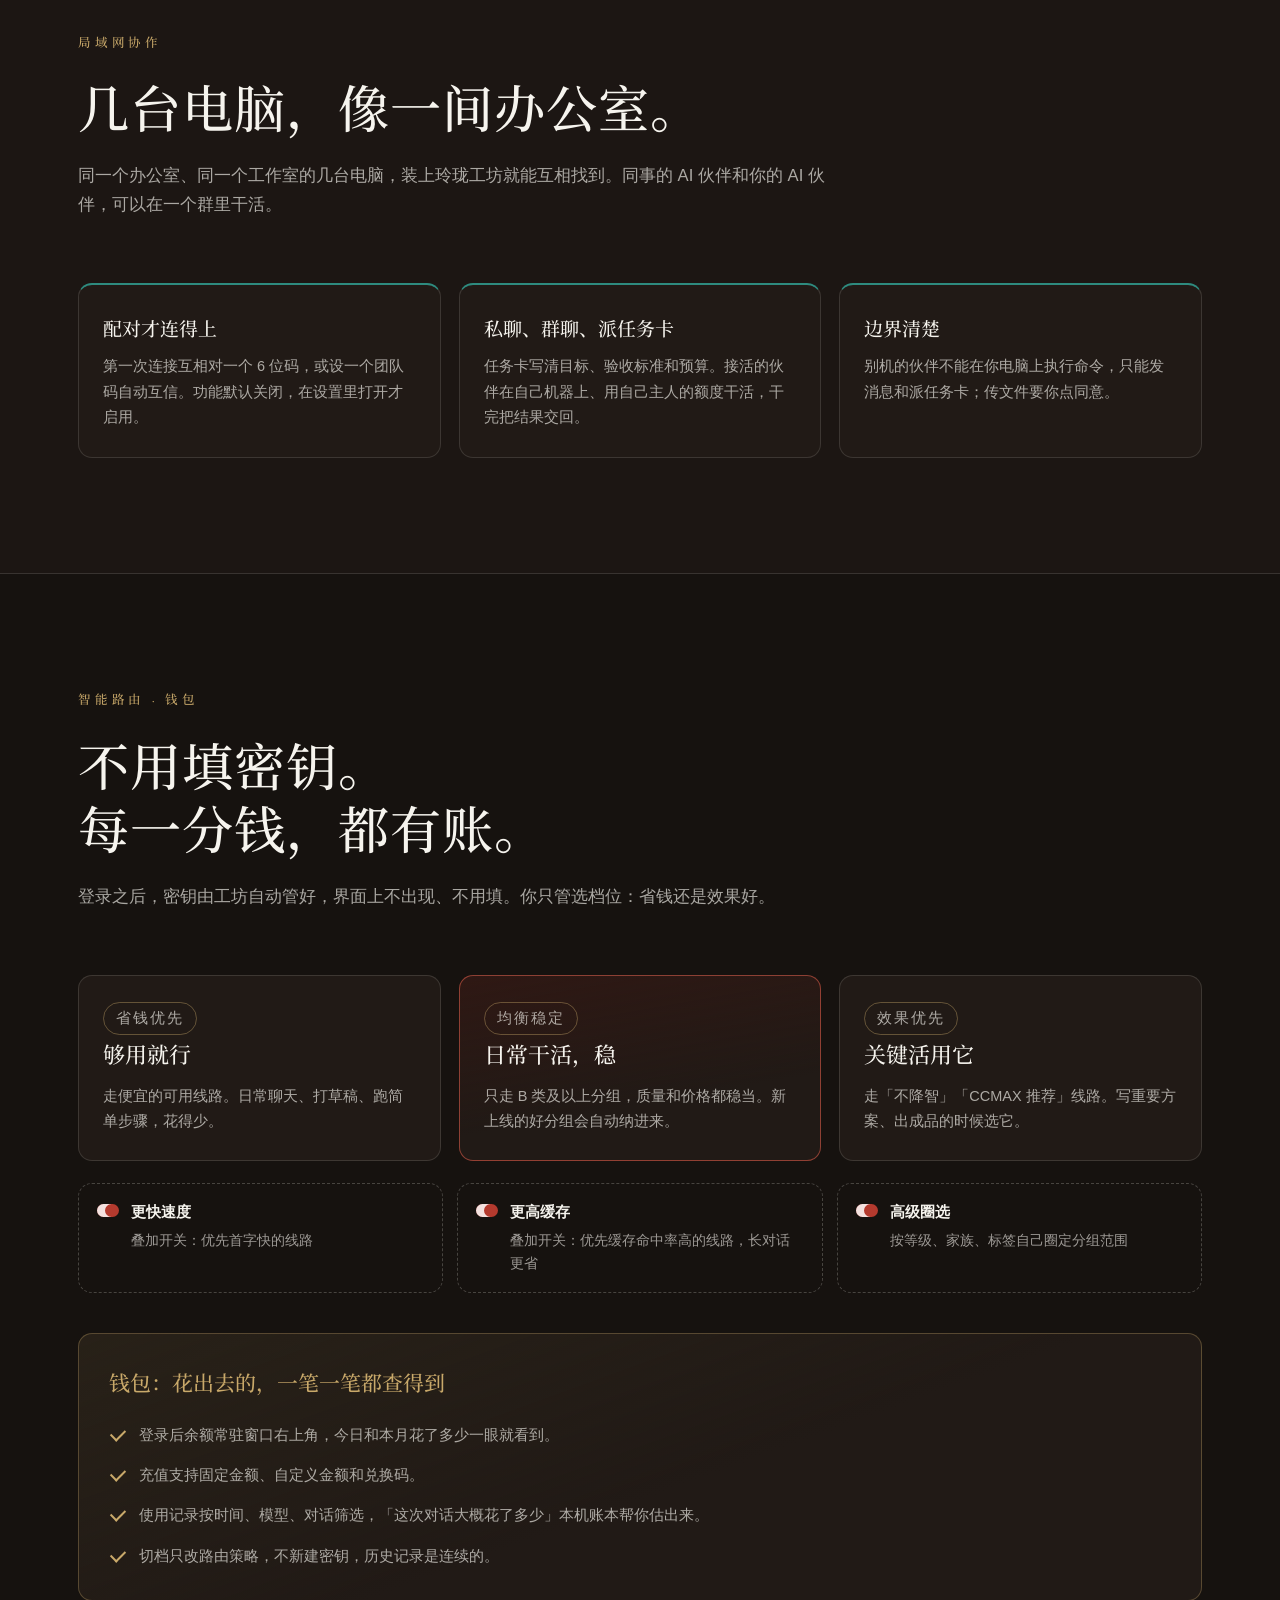
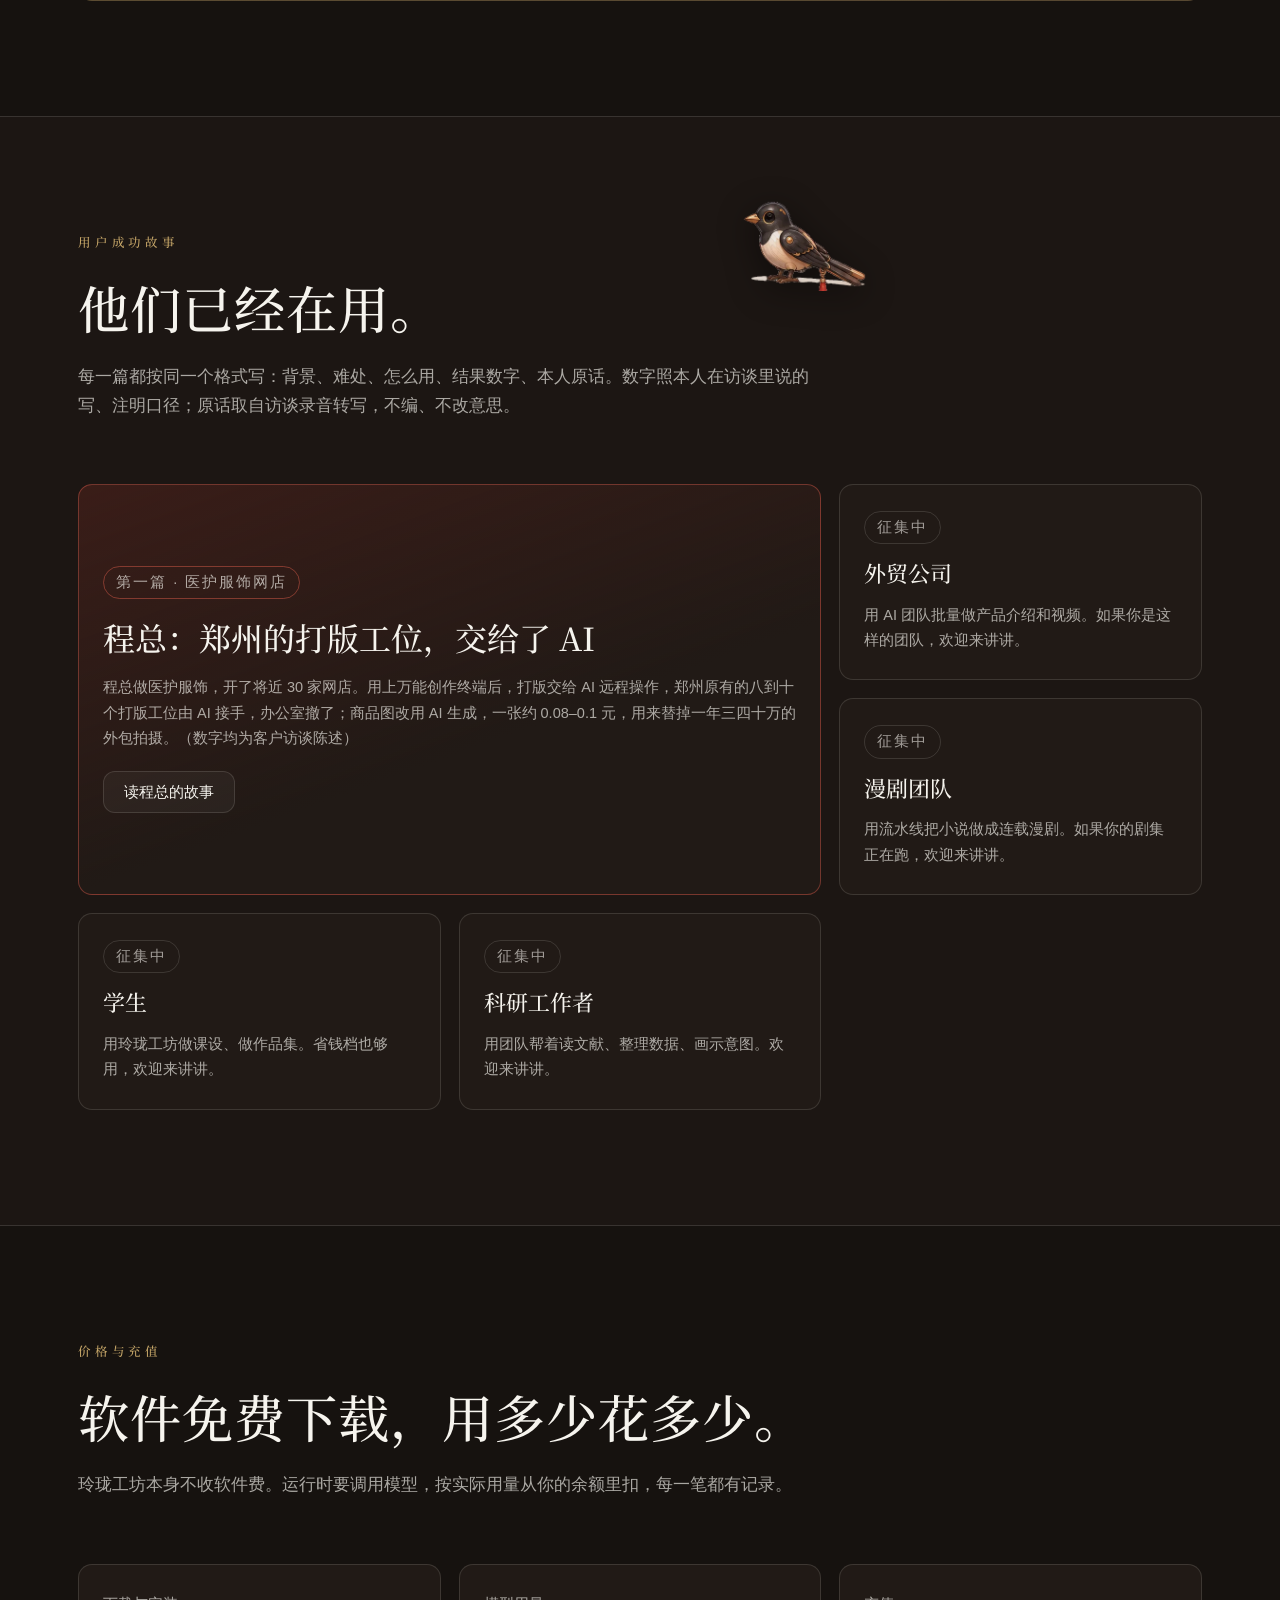
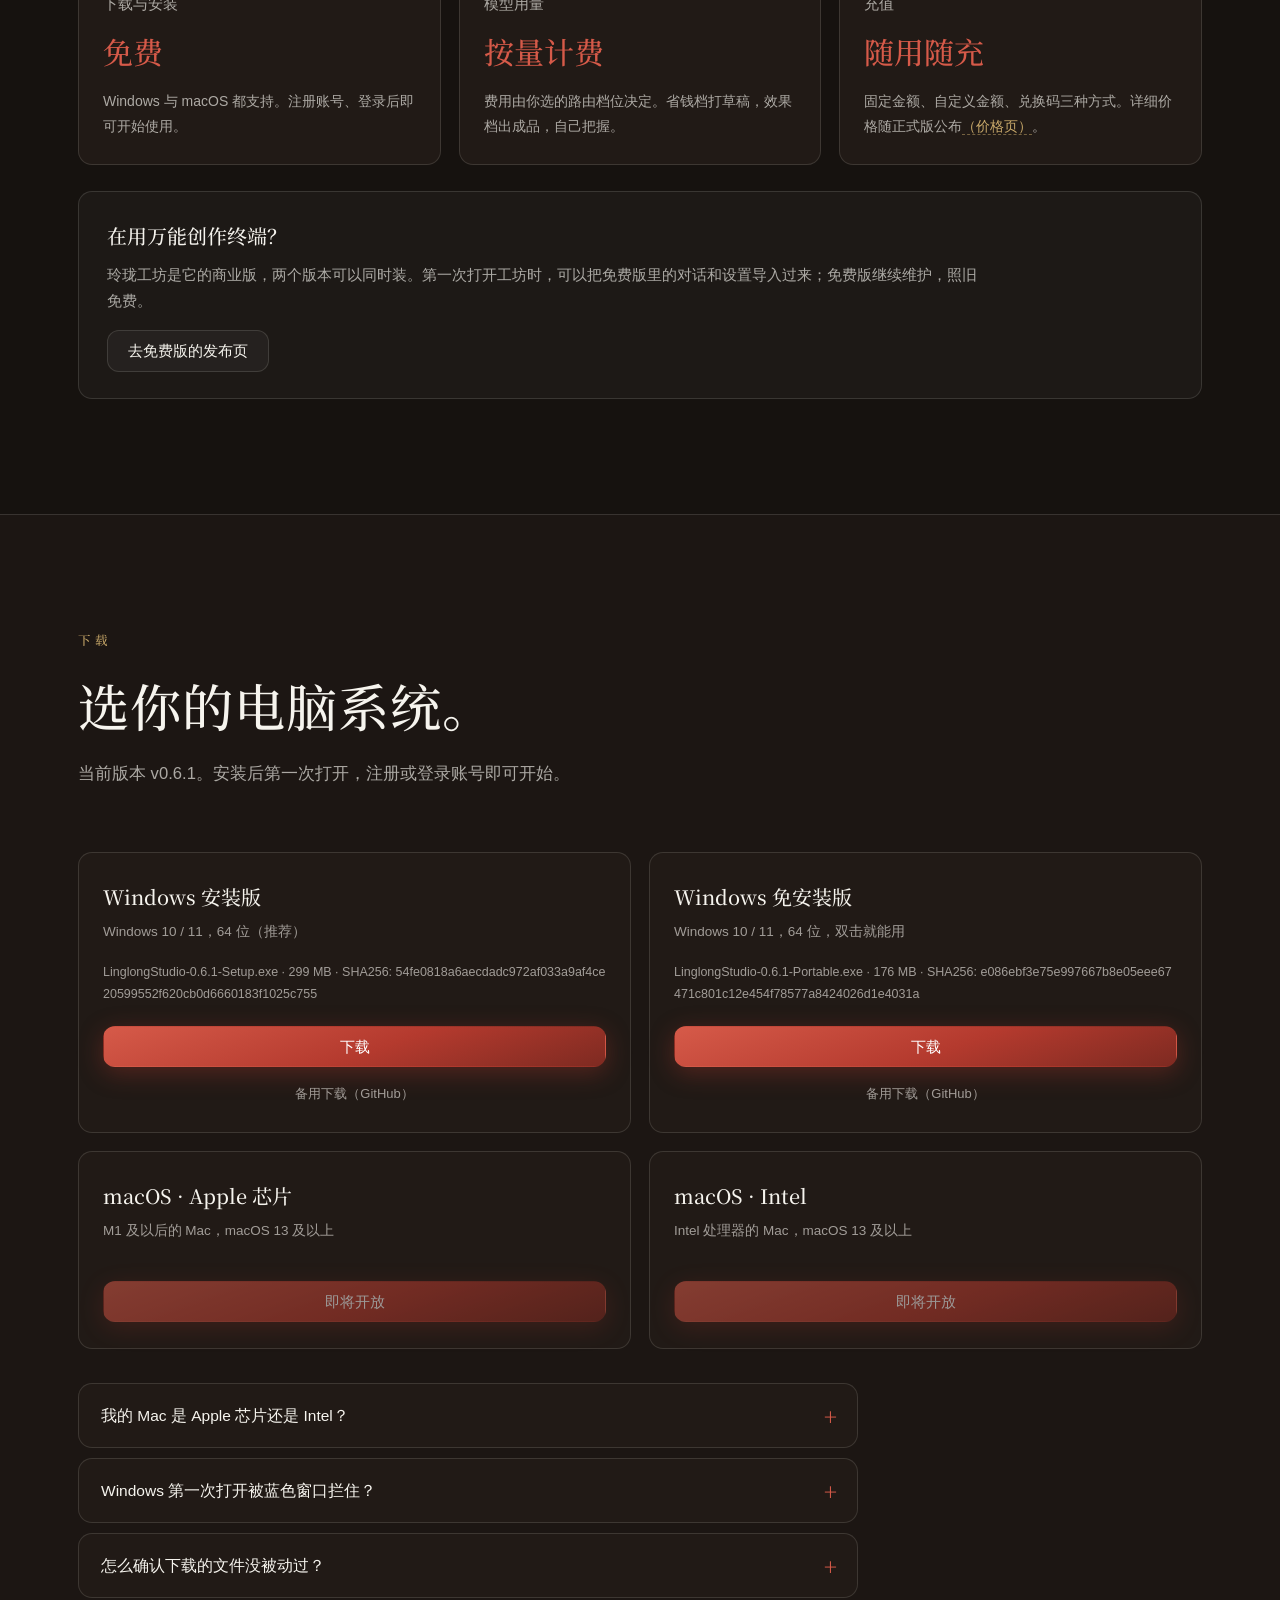
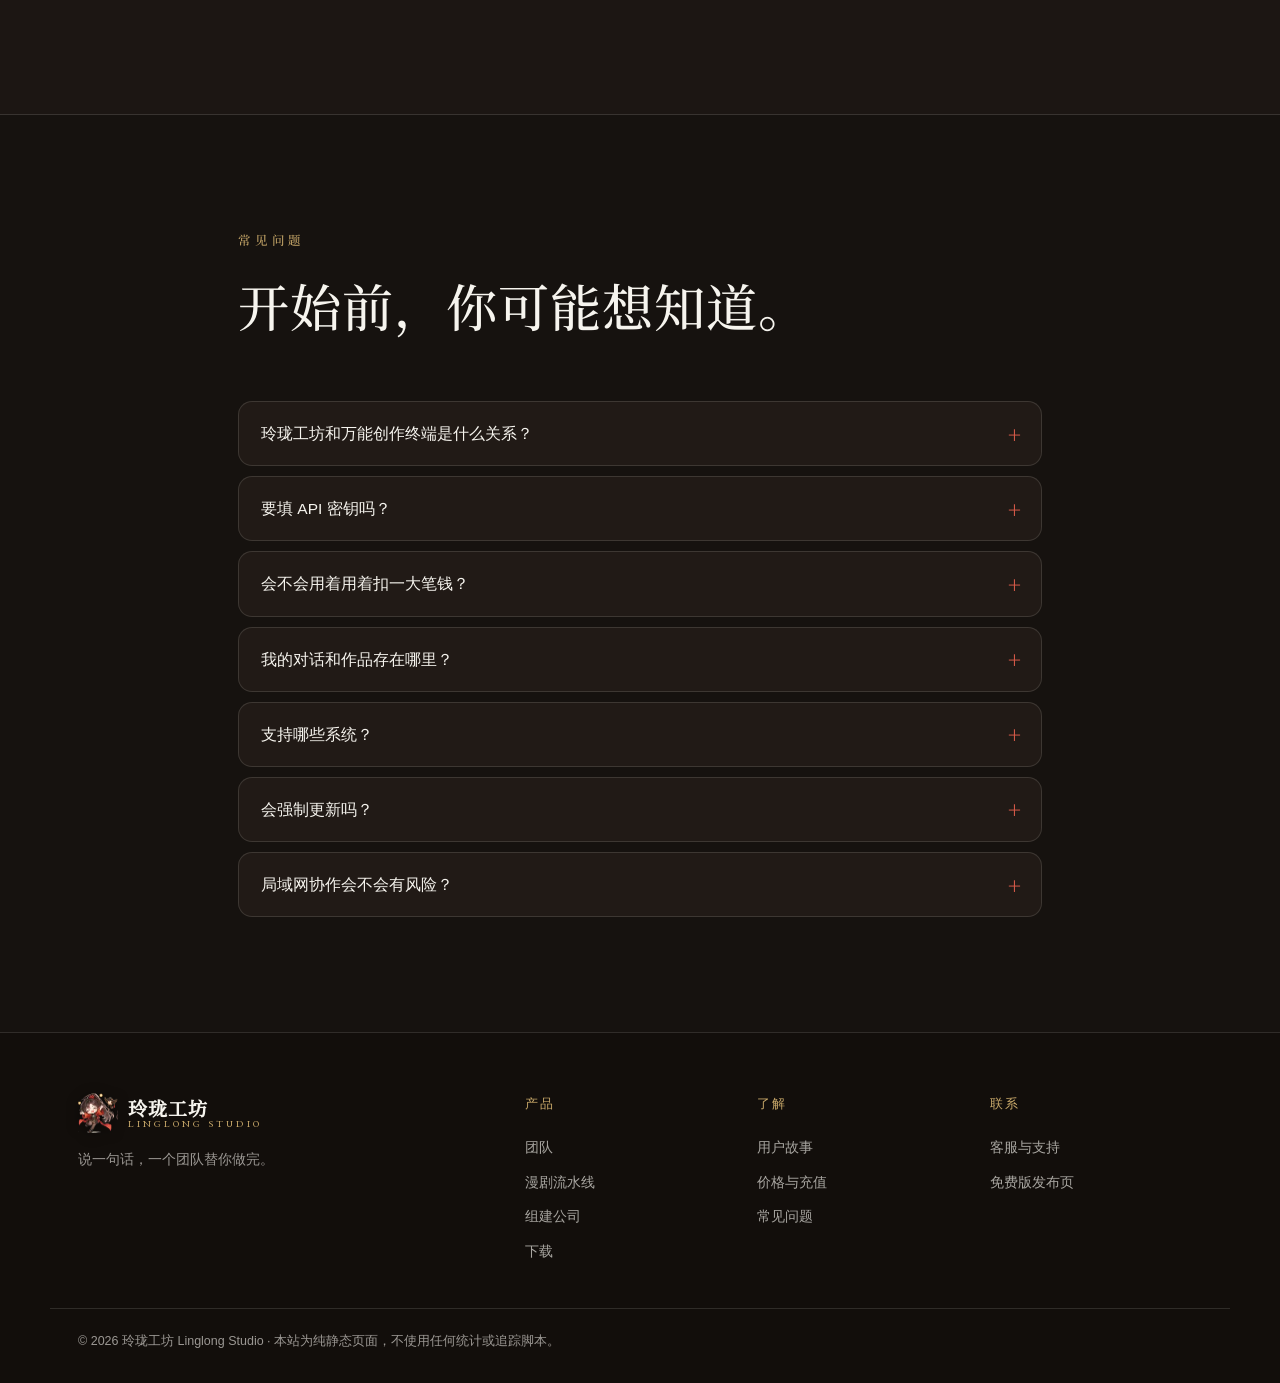
==== commit e60a0bc0: "下载：0.6.1 Windows 安装版与免安装版上架（国内镜像主链接 + GitHub 备用） Co-authored-by: factory-droid[bot] <138933559+facto" ====
--- a/site/index.html
+++ b/site/index.html
@@ -614,7 +614,7 @@
 <section class="hero" id="top" aria-labelledby="hero-title">
   <div class="wrap hero-in">
     <div class="hero-copy">
-      <p class="eyebrow hero-rise"><span class="dot" aria-hidden="true"></span>LINGLONG STUDIO · v0.6.0</p>
+      <p class="eyebrow hero-rise"><span class="dot" aria-hidden="true"></span>LINGLONG STUDIO · v0.6.1</p>
       <h1 id="hero-title" class="hero-rise">说一句话。<br><em>一个团队</em>替你做完。</h1>
       <p class="hero-lead hero-rise">玲珑工坊是装在电脑上的 AI 创作团队。你说目标，它组织一群 AI 伙伴分工动手：写文案、出图、做视频、拍漫剧，成品直接放进你的文件夹。</p>
       <div class="hero-cta hero-rise">
@@ -875,7 +875,7 @@
     <div class="head reveal">
       <p class="eyebrow">下载</p>
       <h2 id="download-title">选你的电脑系统。</h2>
-      <p class="lead">当前版本 v0.6.0。安装后第一次打开，注册或登录账号即可开始。</p>
+      <p class="lead">当前版本 v0.6.1。安装后第一次打开，注册或登录账号即可开始。</p>
     </div>
     <div class="dl-grid" id="dl-grid">
       <noscript><p class="lead">下载地址即将开放。</p></noscript>
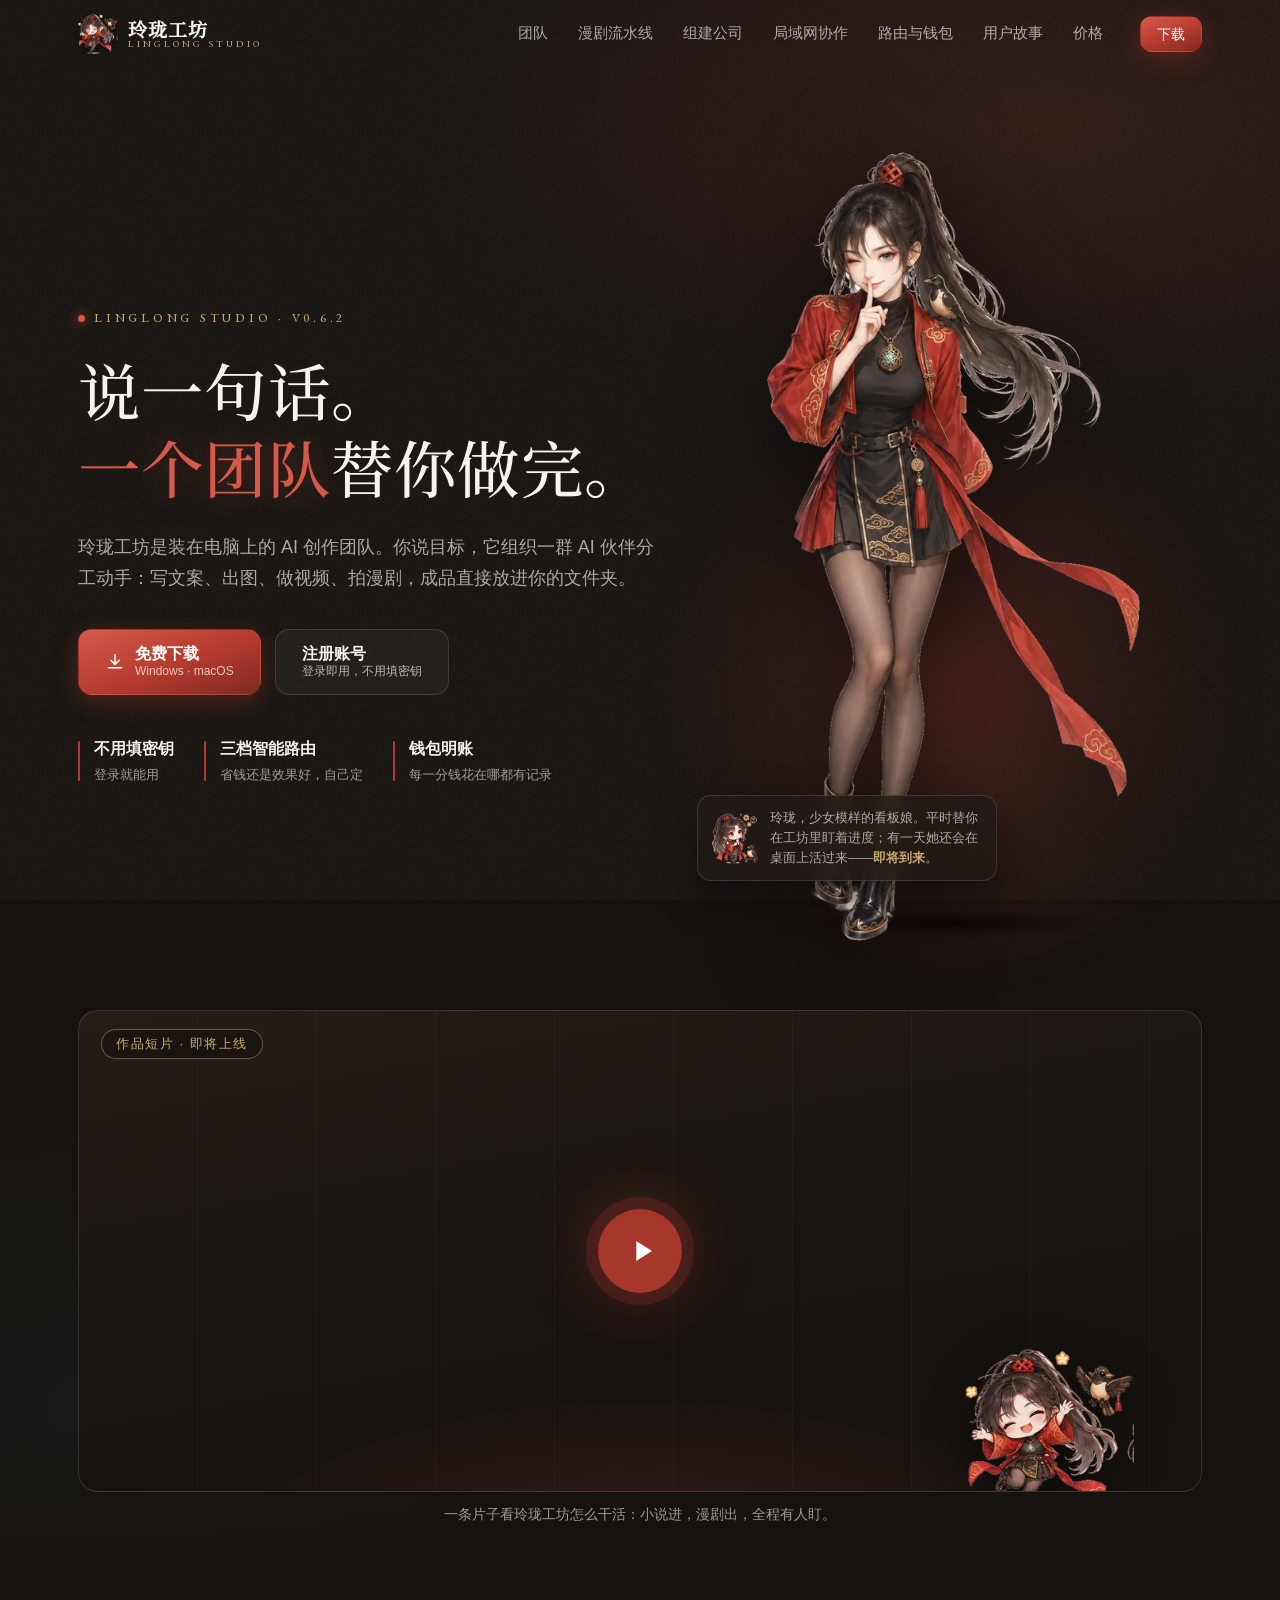
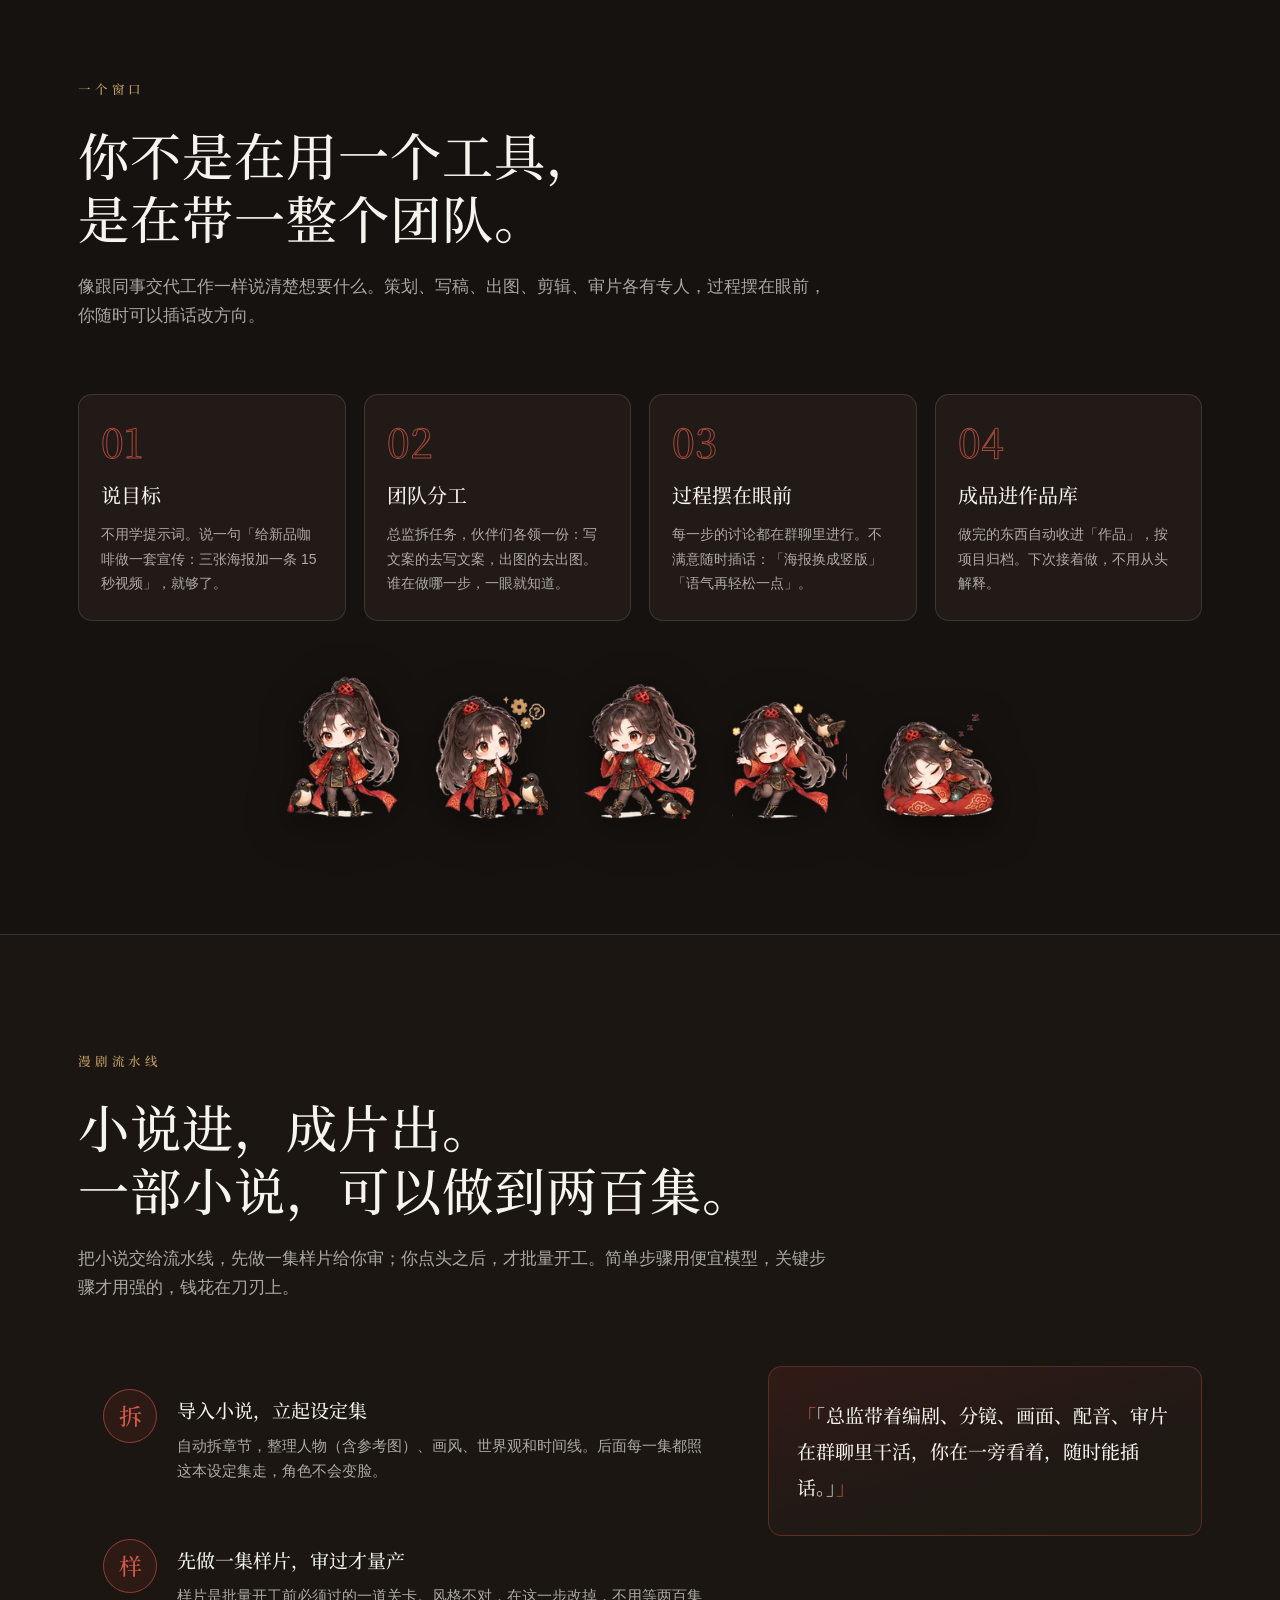
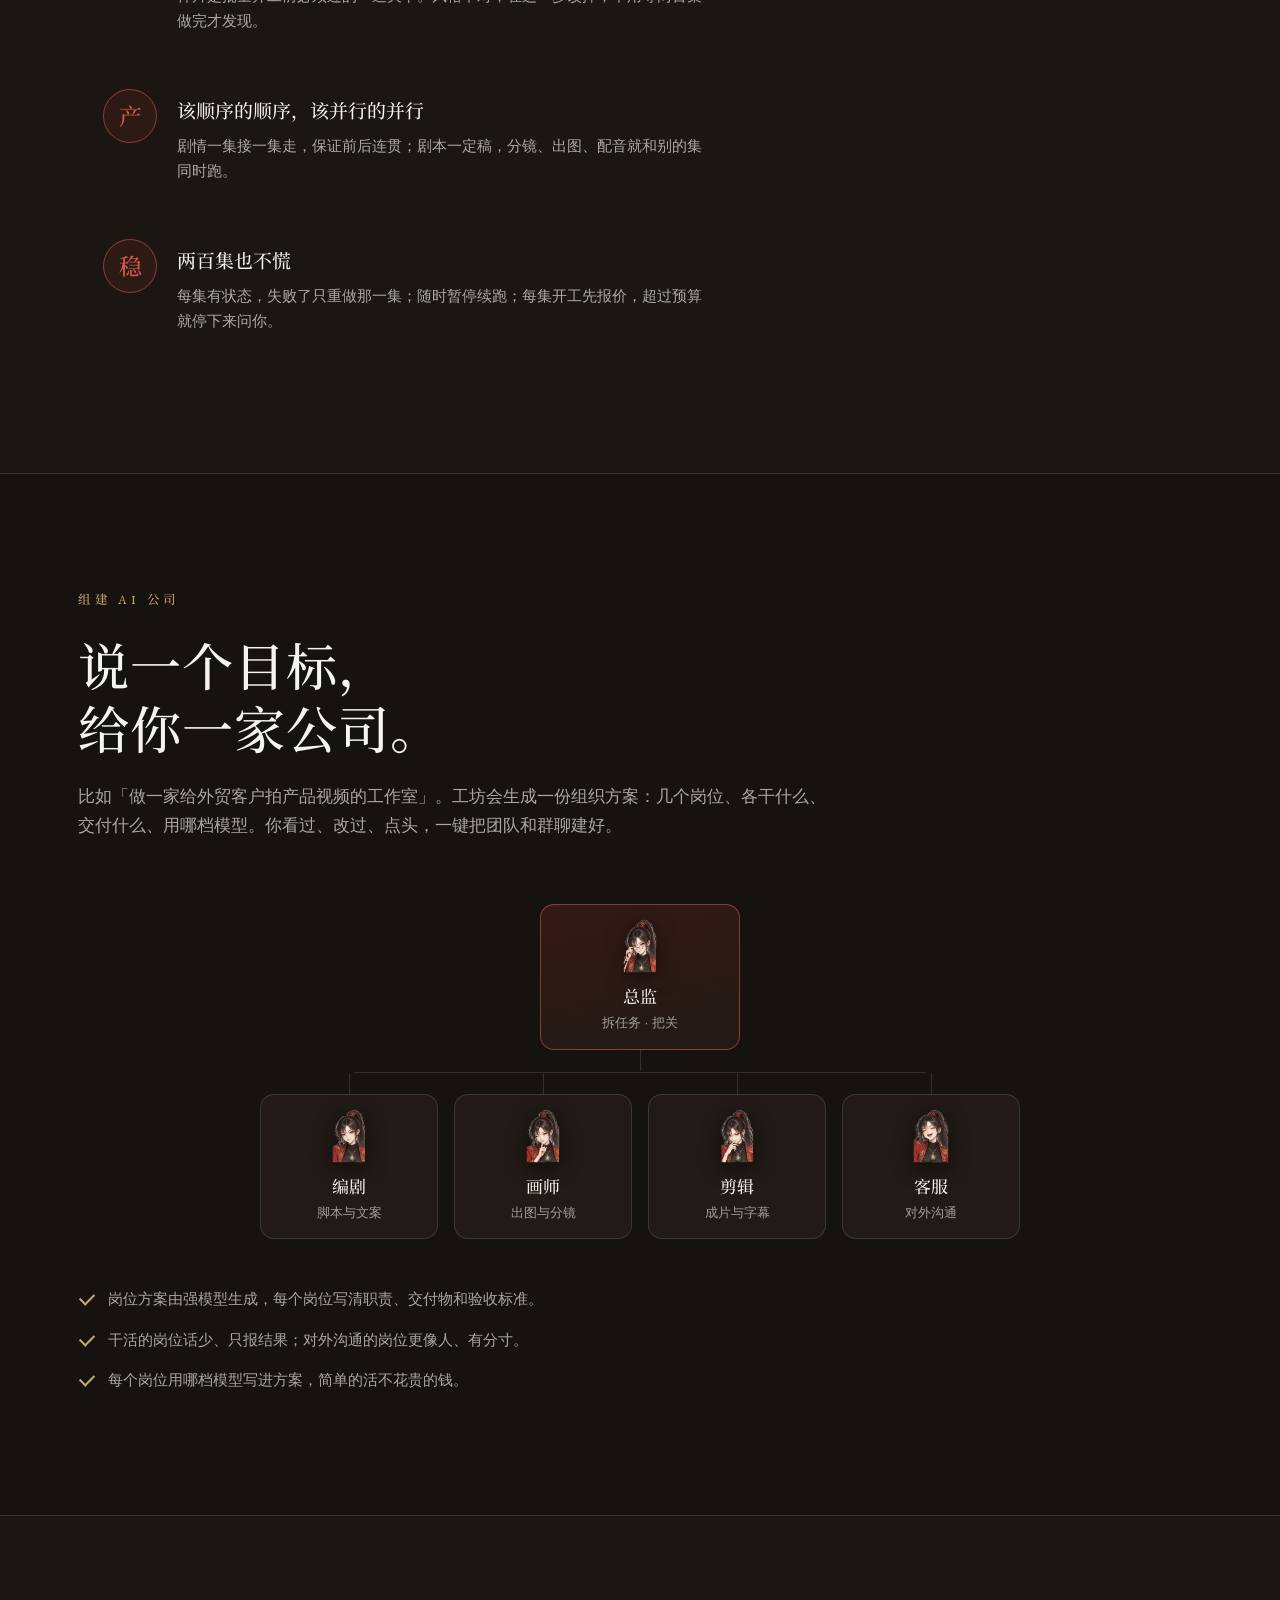
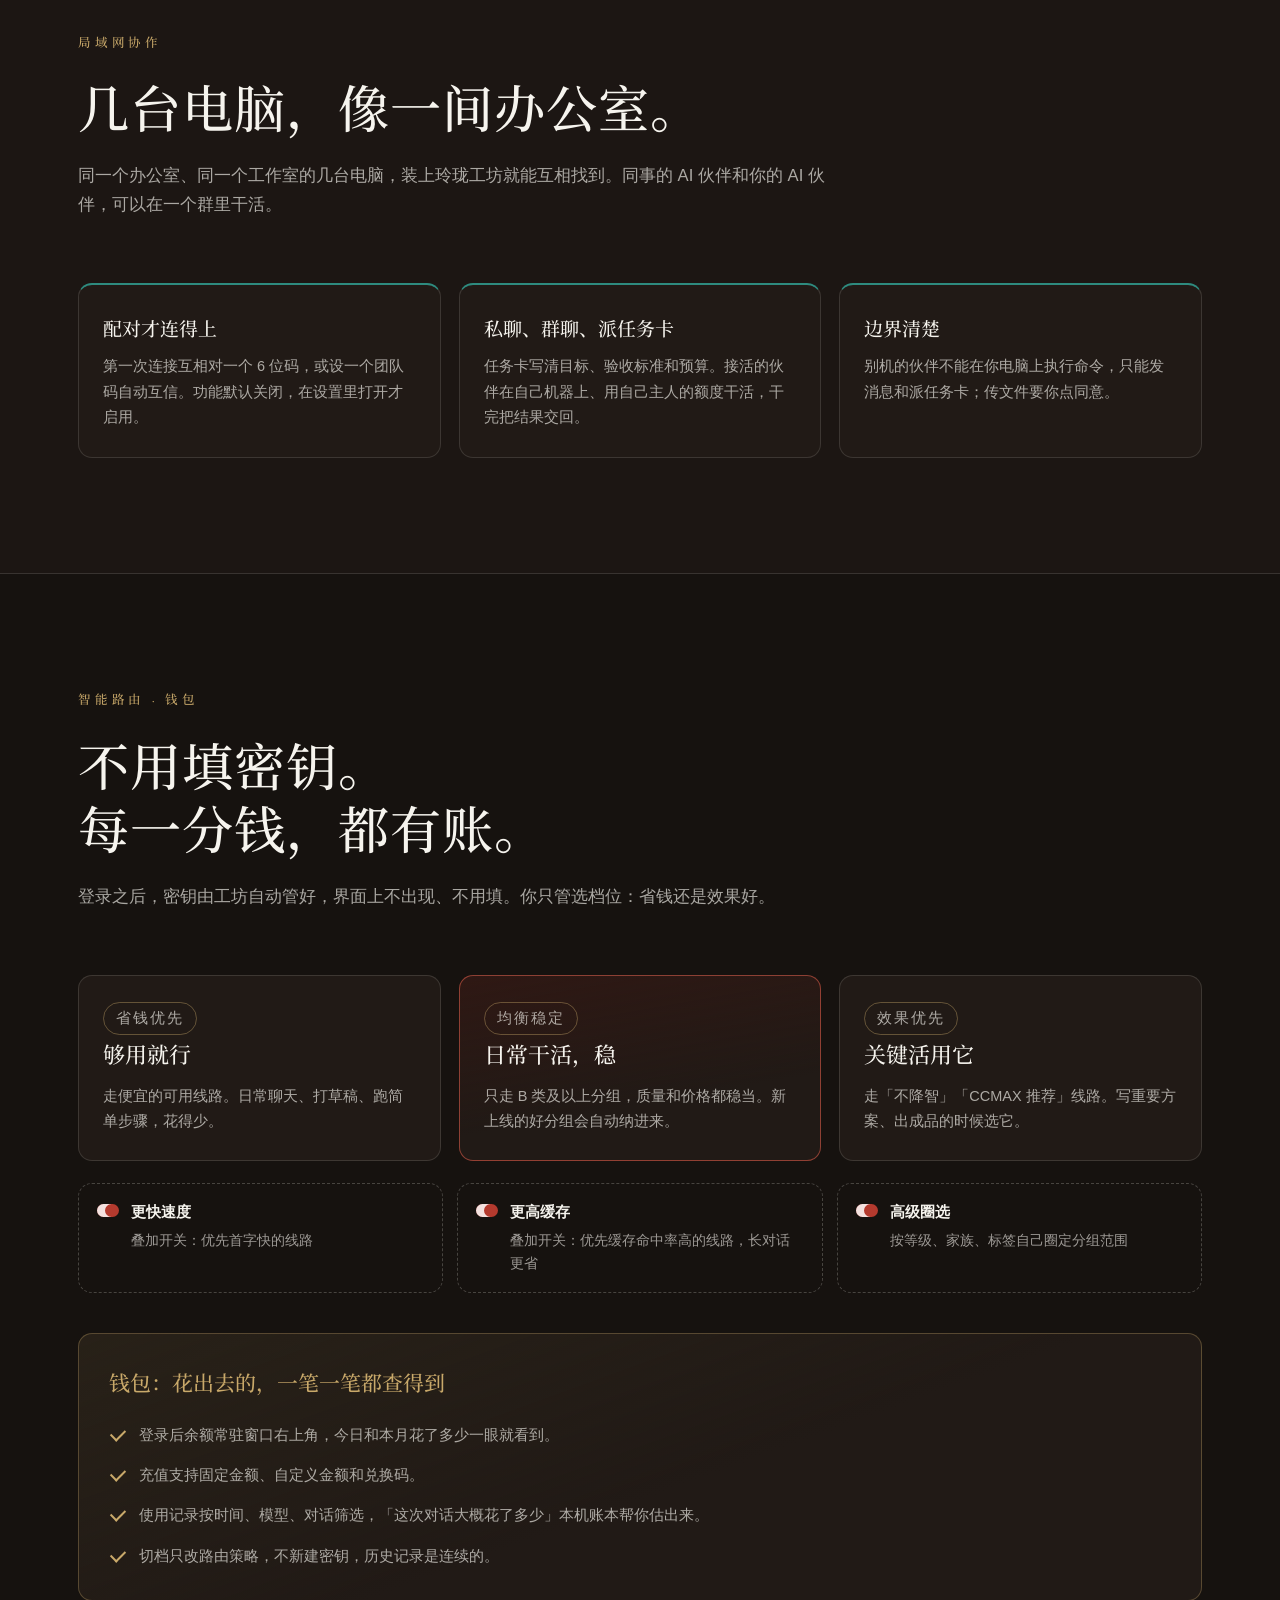
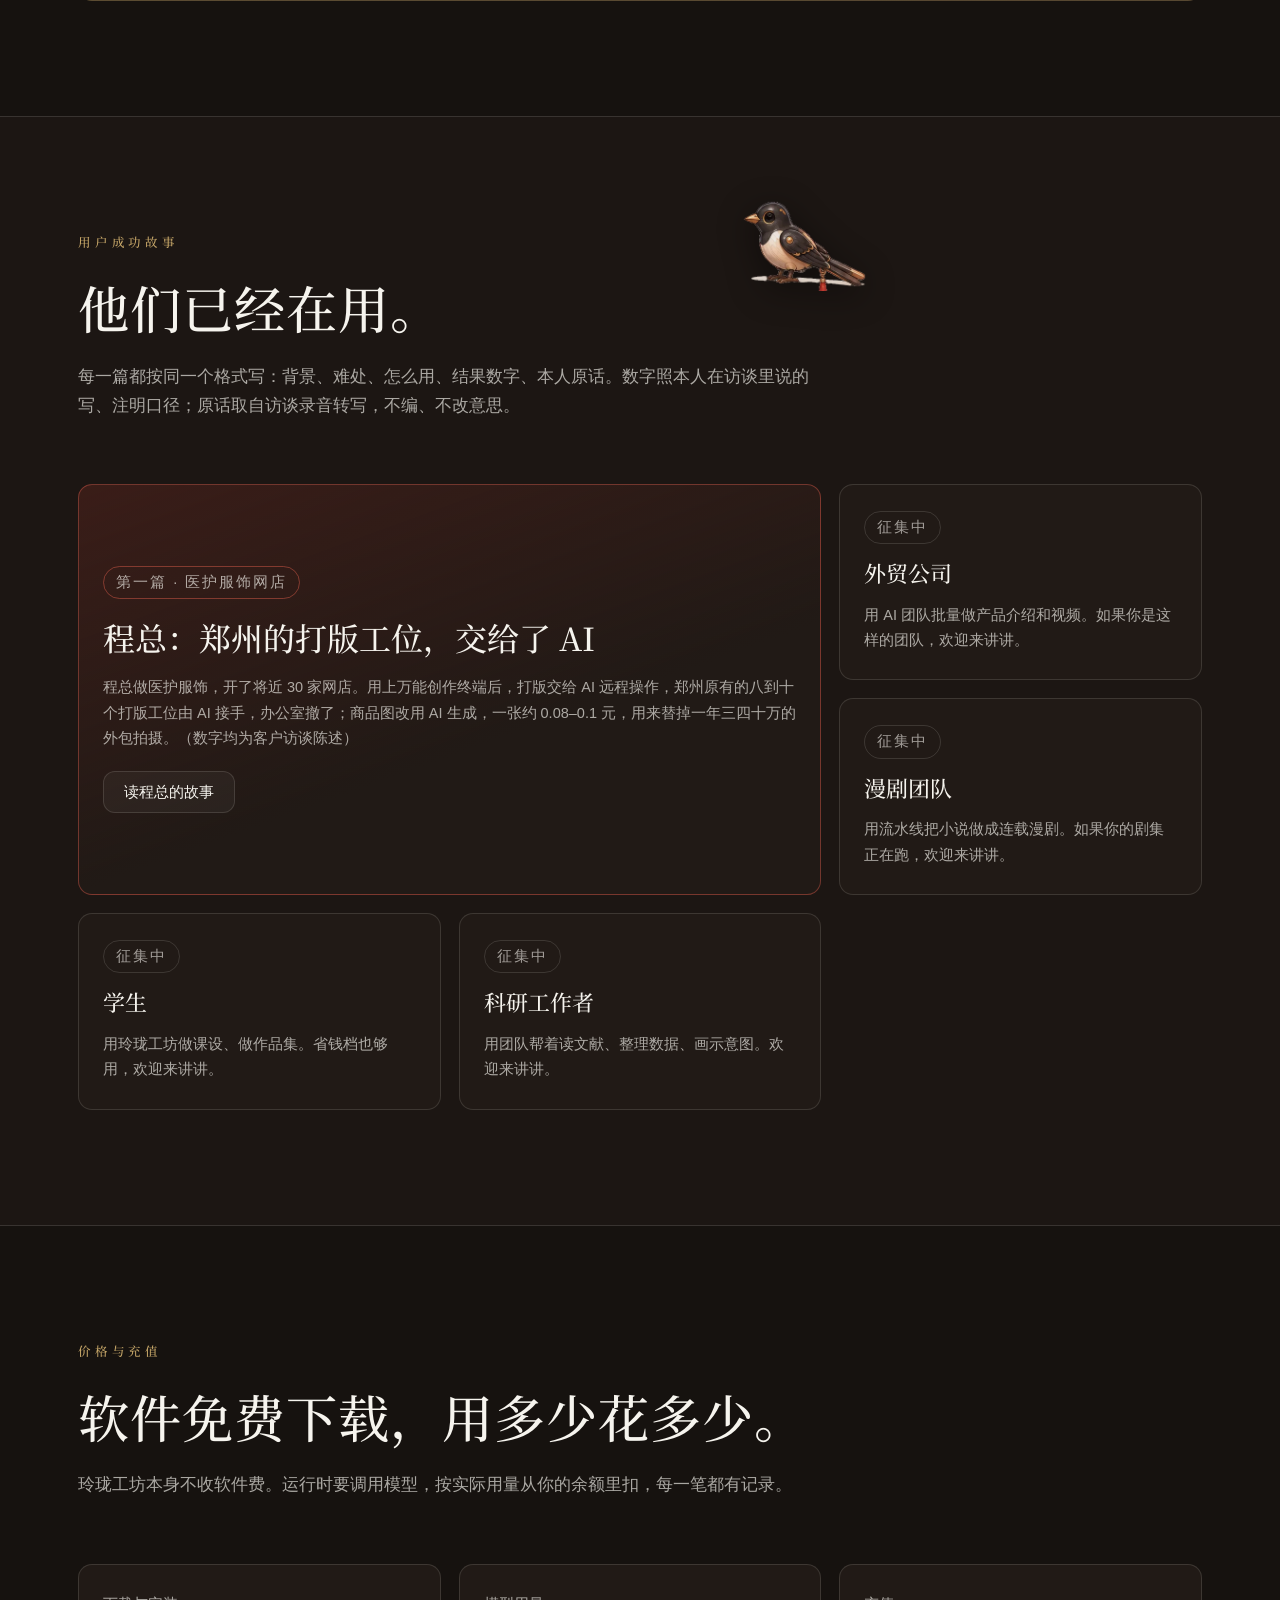
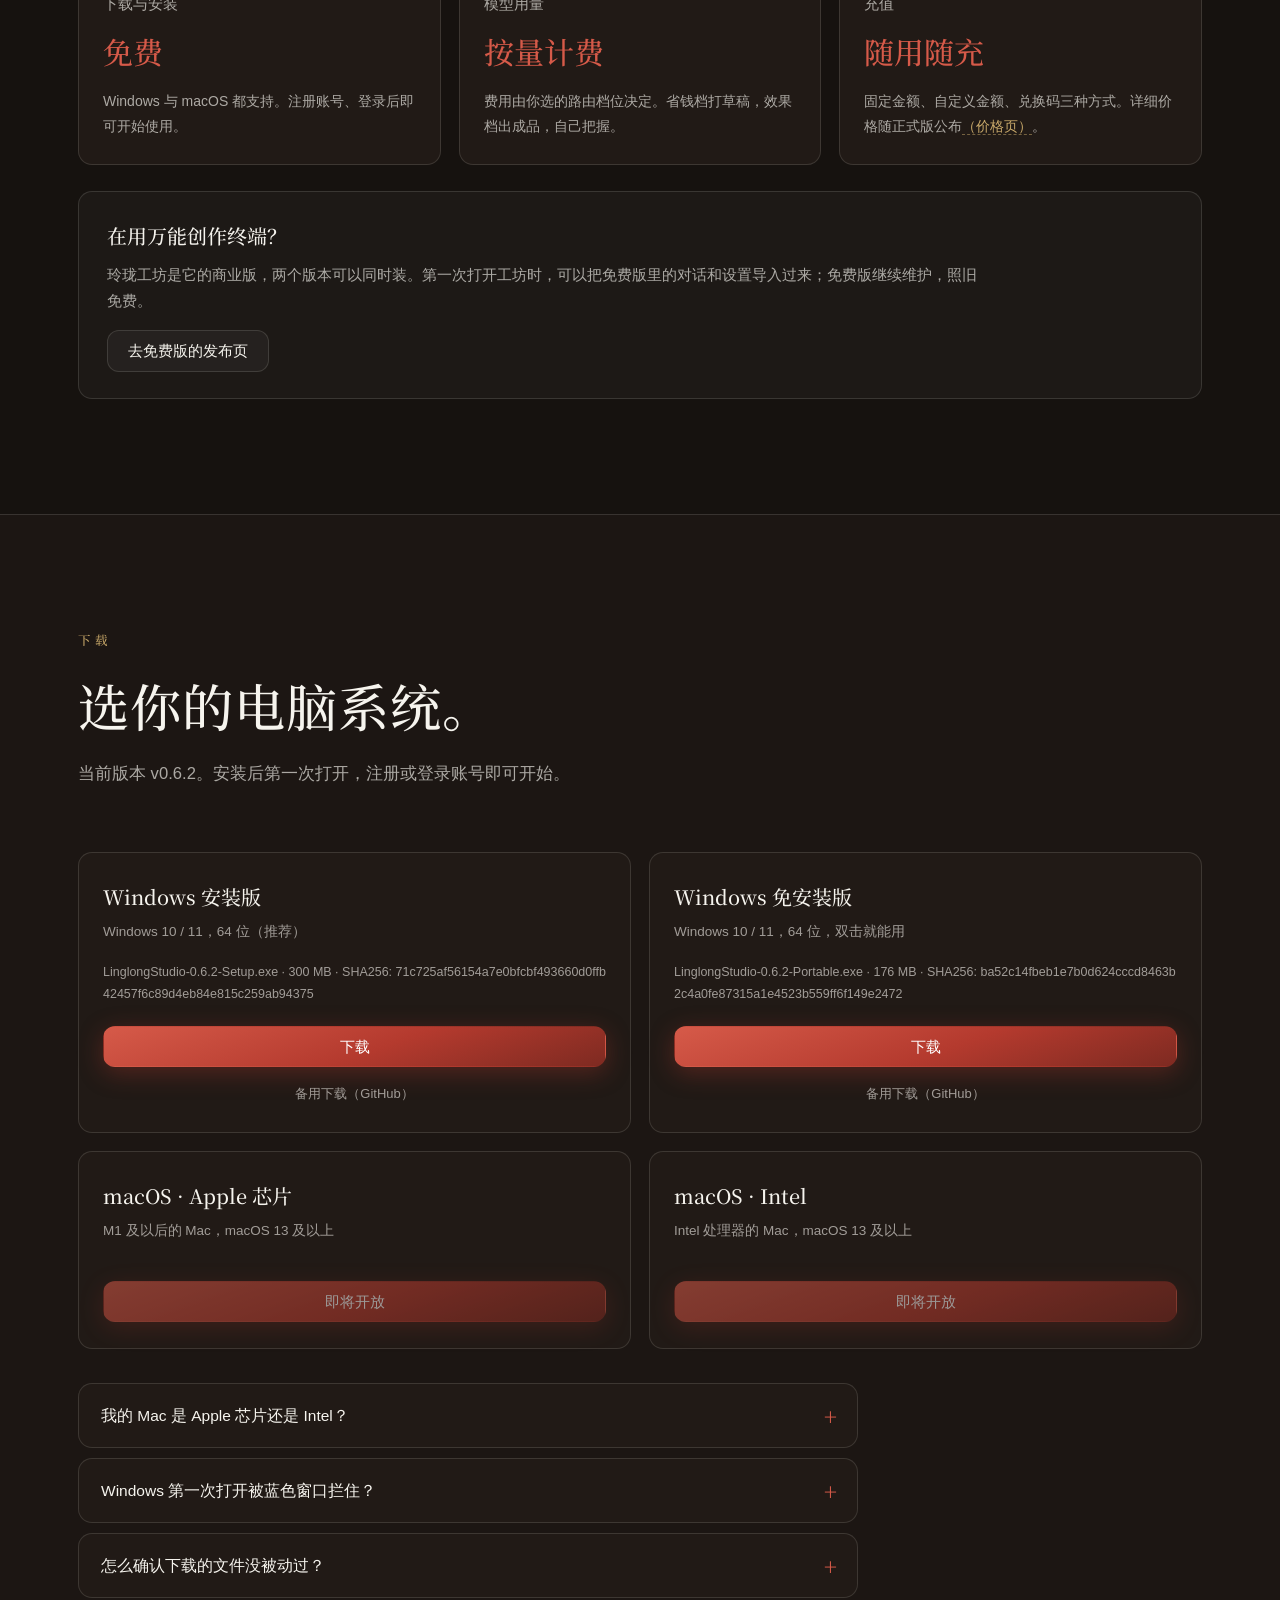
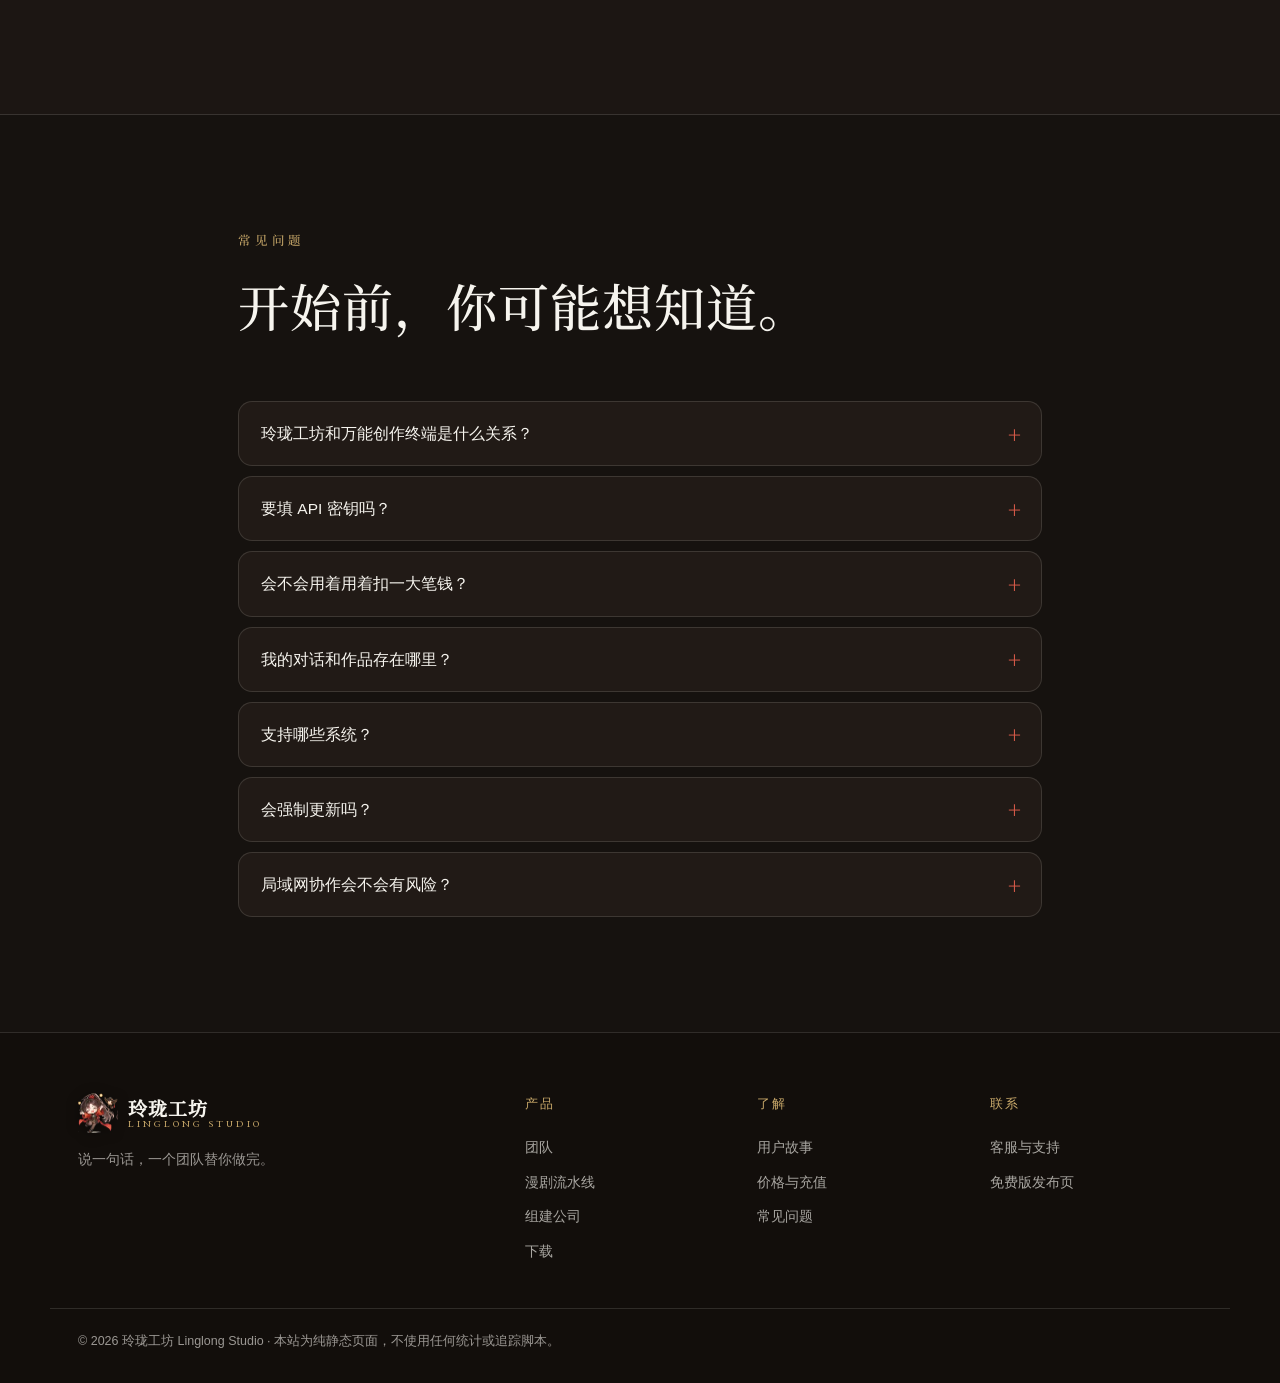
==== commit 2069deaf: "下载：0.6.2 Windows 安装版与免安装版上架（国内镜像主链接 + GitHub 备用） Co-authored-by: factory-droid[bot] <138933559+facto" ====
--- a/site/index.html
+++ b/site/index.html
@@ -614,7 +614,7 @@
 <section class="hero" id="top" aria-labelledby="hero-title">
   <div class="wrap hero-in">
     <div class="hero-copy">
-      <p class="eyebrow hero-rise"><span class="dot" aria-hidden="true"></span>LINGLONG STUDIO · v0.6.1</p>
+      <p class="eyebrow hero-rise"><span class="dot" aria-hidden="true"></span>LINGLONG STUDIO · v0.6.2</p>
       <h1 id="hero-title" class="hero-rise">说一句话。<br><em>一个团队</em>替你做完。</h1>
       <p class="hero-lead hero-rise">玲珑工坊是装在电脑上的 AI 创作团队。你说目标，它组织一群 AI 伙伴分工动手：写文案、出图、做视频、拍漫剧，成品直接放进你的文件夹。</p>
       <div class="hero-cta hero-rise">
@@ -875,7 +875,7 @@
     <div class="head reveal">
       <p class="eyebrow">下载</p>
       <h2 id="download-title">选你的电脑系统。</h2>
-      <p class="lead">当前版本 v0.6.1。安装后第一次打开，注册或登录账号即可开始。</p>
+      <p class="lead">当前版本 v0.6.2。安装后第一次打开，注册或登录账号即可开始。</p>
     </div>
     <div class="dl-grid" id="dl-grid">
       <noscript><p class="lead">下载地址即将开放。</p></noscript>
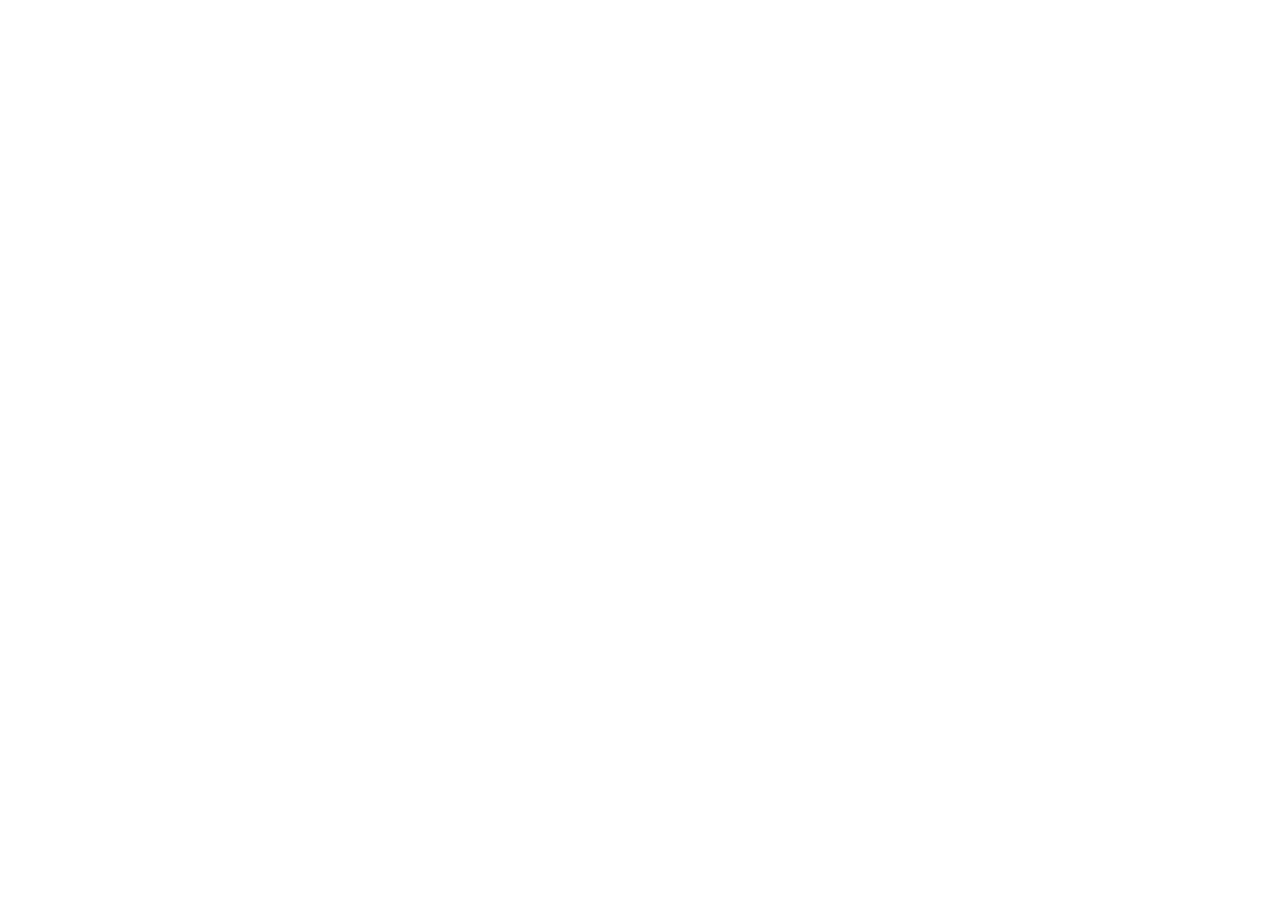
==== commit f12a2223: "站点：旧玲珑官网首页和程老师故事页改为跳转到 workflow.yinziapi.top（0.6.8） assets/ 保留，外部引用的图片不 404。  Co-authored-by: factor" ====
--- a/site/index.html
+++ b/site/index.html
@@ -1,938 +1,35 @@
-<!DOCTYPE html>
+<!doctype html>
 <html lang="zh-CN">
 <head>
-<meta charset="utf-8">
-<meta name="viewport" content="width=device-width,initial-scale=1,viewport-fit=cover">
-<title>玲珑工坊 · 说一句话，一个团队替你做完</title>
-<meta name="description" content="玲珑工坊是装在电脑上的 AI 创作团队：你说目标，一群 AI 伙伴分工写文案、出图、做视频、拍漫剧，成品放进你的文件夹。不用填密钥，登录就能用；三档智能路由，每一分钱都有账。支持 Windows 与 macOS。">
-<meta name="color-scheme" content="dark">
-<meta name="theme-color" content="#16120f">
-<meta property="og:type" content="website">
-<meta property="og:title" content="玲珑工坊 Linglong Studio">
-<meta property="og:description" content="说一句话，一个团队替你做完。文案、图片、视频、漫剧，一个窗口。">
-<meta property="og:url" content="https://ginsonko.github.io/linglong/">
-<meta property="og:image" content="https://ginsonko.github.io/linglong/assets/img/og-image.jpg">
-<link rel="icon" type="image/png" sizes="32x32" href="assets/img/favicon-32.png">
-<link rel="icon" type="image/png" sizes="192x192" href="assets/img/icon-192.png">
-<link rel="apple-touch-icon" sizes="180x180" href="assets/img/apple-touch-icon.png">
-<link rel="preload" href="assets/fonts/serif-sc.woff2" as="font" type="font/woff2" crossorigin>
-<link rel="preload" href="assets/fonts/latin-display.woff2" as="font" type="font/woff2" crossorigin>
-<link rel="preload" as="image" href="assets/img/linglong-480.webp" imagesrcset="assets/img/linglong-480.webp 480w, assets/img/linglong-730.webp 730w" imagesizes="(max-width: 860px) 62vw, 380px" fetchpriority="high">
-<!-- inline:site.css -->
-<style>
-/* 玲珑工坊官网 · 深色电影感 · 玲珑红 */
-@font-face {
-  font-family: 'LL Serif';
-  src: url('assets/fonts/serif-sc.woff2') format('woff2');
-  font-display: swap;
-}
-@font-face {
-  font-family: 'LL Latin';
-  src: url('assets/fonts/latin-display.woff2') format('woff2');
-  font-display: swap;
-}
-
-:root {
-  --bg: #16120f;
-  --bg-alt: #1c1613;
-  --panel: #211a16;
-  --ink: #f6f4ee;
-  --ink-dim: rgba(246, 244, 238, .66);
-  --ink-faint: rgba(246, 244, 238, .6);
-  --line: rgba(246, 244, 238, .13);
-  --red: #b43a2e;
-  --red-hi: #d65a49;
-  --red-deep: #7e2a21;
-  --gold: #c9a96a;
-  --teal: #2e8b7f;
-  --font-display: 'LL Serif', 'Songti SC', 'STSong', 'SimSun', serif;
-  --font-body: -apple-system, BlinkMacSystemFont, 'PingFang SC', 'Hiragino Sans GB', 'Microsoft YaHei', 'Noto Sans CJK SC', sans-serif;
-  --font-en: 'LL Latin', 'LL Serif', Georgia, serif;
-  --wrap: 1180px;
-  --radius: 14px;
-}
-
-* { box-sizing: border-box; }
-html { scroll-behavior: smooth; }
-@media (prefers-reduced-motion: reduce) { html { scroll-behavior: auto; } }
-body {
-  margin: 0;
-  background: var(--bg);
-  color: var(--ink);
-  font-family: var(--font-body);
-  font-size: 16px;
-  line-height: 1.75;
-  -webkit-font-smoothing: antialiased;
-  overflow-x: hidden;
-}
-body::before {
-  /* 细颗粒，电影感。用静态贴图，不用 SVG feTurbulence（每次重绘都要现算，低端机很贵） */
-  content: '';
-  position: fixed;
-  inset: 0;
-  pointer-events: none;
-  z-index: 1;
-  opacity: .05;
-  background-image: url('assets/img/noise.png');
-}
-::selection { background: var(--red); color: #fff; }
-img { max-width: 100%; height: auto; }
-a { color: inherit; text-decoration: none; }
-code, kbd {
-  font-family: ui-monospace, Consolas, monospace;
-  font-size: .88em;
-  background: rgba(246, 244, 238, .08);
-  border: 1px solid var(--line);
-  border-radius: 5px;
-  padding: .05em .4em;
-}
-.wrap { max-width: var(--wrap); margin: 0 auto; padding: 0 28px; position: relative; z-index: 2; }
-
-.skip {
-  position: absolute; left: 12px; top: -60px; z-index: 99;
-  background: var(--red); color: #fff; padding: 8px 16px; border-radius: 8px;
-  transition: top .2s;
-}
-.skip:focus { top: 12px; }
-
-/* ===== 顶栏 ===== */
-.topbar {
-  position: fixed; top: 0; left: 0; right: 0; z-index: 50;
-  border-bottom: 1px solid transparent;
-  transition: background .3s, border-color .3s;
-}
-.topbar.scrolled {
-  background: rgba(22, 18, 15, .86);
-  backdrop-filter: blur(14px);
-  -webkit-backdrop-filter: blur(14px);
-  border-color: var(--line);
-}
-.topbar-in { display: flex; align-items: center; gap: 24px; height: 68px; }
-.brand { display: flex; align-items: center; gap: 10px; flex-shrink: 0; }
-.brand img { width: 40px; height: 40px; object-fit: contain; filter: drop-shadow(0 2px 6px rgba(0,0,0,.5)); }
-.brand span { display: flex; flex-direction: column; line-height: 1.15; }
-.brand b { font-family: var(--font-display); font-size: 19px; letter-spacing: .06em; }
-.brand small { font-family: var(--font-en); font-size: 9.5px; letter-spacing: .32em; color: var(--gold); }
-.nav { display: flex; gap: 4px; margin-left: auto; }
-.nav a {
-  padding: 8px 13px; border-radius: 8px; font-size: 14.5px; color: var(--ink-dim);
-  transition: color .2s, background .2s;
-}
-.nav a:hover, .nav a:focus-visible { color: var(--ink); background: rgba(246,244,238,.07); }
-.top-actions { display: flex; align-items: center; gap: 12px; }
-.menu-btn {
-  display: none; width: 42px; height: 42px; border: 1px solid var(--line); border-radius: 10px;
-  background: transparent; cursor: pointer; padding: 0;
-}
-.menu-btn span { display: block; width: 18px; height: 2px; background: var(--ink); margin: 4px auto; border-radius: 2px; transition: transform .25s; }
-.menu-btn[aria-expanded="true"] span:first-child { transform: translateY(3px) rotate(45deg); }
-.menu-btn[aria-expanded="true"] span:last-child { transform: translateY(-3px) rotate(-45deg); }
-
-/* ===== 按钮 ===== */
-.btn {
-  display: inline-flex; align-items: center; gap: 10px;
-  border-radius: 12px; border: 1px solid transparent; cursor: pointer;
-  font-family: var(--font-body); font-size: 15px; line-height: 1.3;
-  padding: 10px 20px; color: var(--ink);
-  transition: transform .2s, box-shadow .2s, background .2s, border-color .2s;
-}
-.btn svg { width: 20px; height: 20px; fill: none; stroke: currentColor; stroke-width: 1.8; stroke-linecap: round; stroke-linejoin: round; flex-shrink: 0; }
-.btn span { display: flex; flex-direction: column; align-items: flex-start; text-align: left; }
-.btn small { font-size: 12px; opacity: .72; font-weight: 400; }
-.btn-primary {
-  background: linear-gradient(160deg, var(--red-hi), var(--red) 55%, var(--red-deep));
-  color: #fff; box-shadow: 0 6px 24px rgba(180, 58, 46, .35);
-}
-.btn-primary:hover { transform: translateY(-2px); box-shadow: 0 10px 30px rgba(180, 58, 46, .45); }
-.btn-ghost { border-color: var(--line); background: rgba(246,244,238,.04); }
-.btn-ghost:hover { border-color: rgba(246,244,238,.3); background: rgba(246,244,238,.08); }
-.btn-sm { padding: 8px 16px; font-size: 14px; }
-.btn-xl { padding: 14px 26px; font-size: 16px; border-radius: 14px; }
-.btn[disabled], .btn.soon { opacity: .55; pointer-events: none; }
-.btn .soon-tag {
-  font-size: 11px; background: rgba(201,169,106,.18); color: var(--gold);
-  border: 1px solid rgba(201,169,106,.4); border-radius: 99px; padding: 1px 8px; margin-left: 2px;
-}
-.inline-link { color: var(--gold); border-bottom: 1px dashed rgba(201,169,106,.5); }
-
-/* ===== 首屏 ===== */
-.hero {
-  position: relative;
-  padding: 150px 0 40px;
-  overflow: hidden;
-  background:
-    radial-gradient(1100px 500px at 82% 8%, rgba(180, 58, 46, .16), transparent 60%),
-    radial-gradient(800px 500px at 8% 90%, rgba(46, 139, 127, .07), transparent 60%),
-    var(--bg);
-}
-.hero::after {
-  content: '';
-  position: absolute; left: 0; right: 0; bottom: 0; height: 120px;
-  background: linear-gradient(transparent, var(--bg));
-  pointer-events: none;
-}
-.hero-in { display: grid; grid-template-columns: 1.08fr .92fr; gap: 40px; align-items: center; }
-.eyebrow {
-  display: flex; align-items: center; gap: 9px;
-  font-family: var(--font-en); font-size: 12.5px; letter-spacing: .3em;
-  color: var(--gold); text-transform: uppercase; margin: 0 0 22px;
-}
-.eyebrow .dot { width: 7px; height: 7px; border-radius: 50%; background: var(--red-hi); box-shadow: 0 0 12px var(--red-hi); }
-h1, h2 { font-family: var(--font-display); font-weight: 500; line-height: 1.24; margin: 0; letter-spacing: .02em; }
-h1 { font-size: clamp(2.55rem, 5.4vw, 3.9rem); }
-h1 em { font-style: normal; color: var(--red-hi); text-shadow: 0 0 34px rgba(214, 90, 73, .35); }
-.hero-lead { font-size: clamp(1.02rem, 1.4vw, 1.18rem); color: var(--ink-dim); max-width: 34em; margin: 26px 0 34px; }
-.hero-cta { display: flex; gap: 14px; flex-wrap: wrap; }
-.hero-points { list-style: none; display: flex; gap: 30px; flex-wrap: wrap; padding: 0; margin: 40px 0 0; }
-.hero-points li { display: flex; flex-direction: column; gap: 2px; position: relative; padding-left: 16px; }
-.hero-points li::before { content: ''; position: absolute; left: 0; top: 6px; bottom: 6px; width: 2px; background: var(--red); border-radius: 2px; }
-.hero-points b { font-size: 15.5px; }
-.hero-points span { font-size: 13px; color: var(--ink-faint); }
-
-.hero-visual { position: relative; }
-.hero-stage { position: relative; display: flex; justify-content: center; align-items: flex-end; }
-.hero-glow {
-  position: absolute; bottom: -8%; left: 50%; transform: translateX(-50%);
-  width: 130%; aspect-ratio: 1;
-  background: radial-gradient(circle, rgba(180, 58, 46, .34), rgba(180, 58, 46, .08) 45%, transparent 68%);
-}
-.hero-girl {
-  position: relative; z-index: 2;
-  width: min(380px, 78%);
-  filter: drop-shadow(0 24px 50px rgba(0, 0, 0, .55));
-  animation: float 7s ease-in-out infinite;
-}
-.hero-floor {
-  position: absolute; bottom: 1%; left: 50%; transform: translateX(-50%);
-  width: 64%; height: 26px; border-radius: 50%;
-  background: radial-gradient(ellipse, rgba(0,0,0,.55), transparent 70%);
-}
-@keyframes float {
-  0%, 100% { transform: translateY(0); }
-  50% { transform: translateY(-10px); }
-}
-.hero-card {
-  position: absolute; left: -6px; bottom: 8%; z-index: 3;
-  display: flex; align-items: center; gap: 10px;
-  max-width: 300px; margin: 0; padding: 12px 16px 12px 10px;
-  background: rgba(33, 26, 22, .82);
-  border: 1px solid var(--line); border-radius: var(--radius);
-  backdrop-filter: blur(10px); -webkit-backdrop-filter: blur(10px);
-  box-shadow: 0 14px 40px rgba(0,0,0,.45);
-}
-.hero-card img { width: 52px; height: 52px; object-fit: contain; flex-shrink: 0; }
-.hero-card figcaption { font-size: 12.5px; line-height: 1.6; color: var(--ink-dim); }
-.hero-card b { color: var(--gold); font-weight: 600; }
-
-/* 作品短片位 */
-.hero-film { margin-top: 66px; }
-.film {
-  display: block; width: 100%; padding: 0; border: 0; background: none; cursor: pointer;
-  text-align: left; color: inherit; font-family: inherit;
-}
-.film-frame {
-  position: relative; display: flex; align-items: center; justify-content: center;
-  aspect-ratio: 21 / 9; min-height: 240px;
-  border: 1px solid var(--line); border-radius: 20px; overflow: hidden;
-  background:
-    radial-gradient(700px 300px at 50% 120%, rgba(180, 58, 46, .28), transparent 65%),
-    linear-gradient(170deg, #241c17, #16120f 70%);
-  transition: border-color .25s;
-}
-.film:hover .film-frame { border-color: rgba(214, 90, 73, .5); }
-.film-frame img {
-  position: absolute; right: 6%; bottom: -6%; width: 15%; min-width: 110px;
-  filter: drop-shadow(0 10px 24px rgba(0,0,0,.5));
-  opacity: .95;
-}
-.film-frame::before {
-  content: ''; position: absolute; inset: 0;
-  background: repeating-linear-gradient(90deg, transparent 0 118px, rgba(246,244,238,.03) 118px 119px);
-}
-.film-play {
-  position: relative; z-index: 2;
-  width: 84px; height: 84px; border-radius: 50%;
-  display: flex; align-items: center; justify-content: center;
-  background: rgba(180, 58, 46, .92);
-  box-shadow: 0 0 0 12px rgba(180, 58, 46, .18), 0 0 60px rgba(180, 58, 46, .5);
-  transition: transform .25s;
-}
-.film:hover .film-play { transform: scale(1.07); }
-.film-play svg { width: 34px; height: 34px; fill: #fff; margin-left: 4px; }
-.film-badge {
-  position: absolute; top: 18px; left: 22px; z-index: 2;
-  font-size: 13px; letter-spacing: .12em; color: var(--gold);
-  border: 1px solid rgba(201, 169, 106, .45); border-radius: 99px; padding: 5px 14px;
-  background: rgba(22, 18, 15, .6);
-}
-.film-note { display: block; margin-top: 14px; font-size: 14px; color: var(--ink-faint); text-align: center; }
-.film video { width: 100%; height: 100%; object-fit: cover; }
-
-/* ===== 通用区块 ===== */
-.section { padding: clamp(72px, 9vw, 120px) 0; position: relative; }
-.section.alt { background: var(--bg-alt); border-top: 1px solid var(--line); border-bottom: 1px solid var(--line); }
-.head { max-width: 760px; margin-bottom: clamp(40px, 5vw, 64px); position: relative; }
-.head-bird {
-  position: absolute; right: -30px; top: -34px; width: clamp(80px, 10vw, 130px); height: auto;
-  opacity: .92; filter: drop-shadow(0 8px 18px rgba(0,0,0,.5));
-}
-.sr-only {
-  position: absolute; width: 1px; height: 1px; overflow: hidden;
-  clip: rect(0 0 0 0); clip-path: inset(50%); white-space: nowrap;
-}
-.head h2 { font-size: clamp(1.9rem, 4.4vw, 3.2rem); }
-.head .lead { color: var(--ink-dim); font-size: clamp(1rem, 1.3vw, 1.12rem); margin: 22px 0 0; }
-
-/* 滚动动效：克制 */
-.js .reveal { opacity: 0; transform: translateY(26px); transition: opacity .7s ease, transform .7s cubic-bezier(.22,.8,.3,1); }
-.js .reveal.in { opacity: 1; transform: none; }
-/* 首屏只做位移入场、不从透明开始：opacity 0 的内容不算首次绘制，会拖慢 FCP/LCP */
-.hero-rise { animation: rise .9s cubic-bezier(.22,.8,.3,1) both; }
-.hero-copy .hero-rise:nth-child(2) { animation-delay: .06s; }
-.hero-copy .hero-rise:nth-child(3) { animation-delay: .12s; }
-.hero-copy .hero-rise:nth-child(4) { animation-delay: .18s; }
-.hero-copy .hero-rise:nth-child(5) { animation-delay: .24s; }
-.hero-card.hero-rise { animation-delay: .3s; }
-@keyframes rise {
-  from { transform: translateY(22px); }
-  to { transform: none; }
-}
-@media (prefers-reduced-motion: reduce) {
-  .js .reveal { opacity: 1; transform: none; transition: none; }
-  .hero-rise { animation: none; }
-  .hero-girl { animation: none; }
-  .crew img { animation: none !important; }
-  * { scroll-behavior: auto; }
-}
-
-/* ===== 团队流程 ===== */
-.flow {
-  list-style: none; margin: 0; padding: 0;
-  display: grid; grid-template-columns: repeat(4, 1fr); gap: 18px;
-  counter-reset: step;
-}
-.flow-step {
-  position: relative; padding: 26px 22px 24px;
-  background: var(--panel); border: 1px solid var(--line); border-radius: var(--radius);
-  transition: border-color .25s, transform .25s;
-}
-.flow-step:hover { border-color: rgba(214, 90, 73, .45); transform: translateY(-4px); }
-.flow-n {
-  font-family: var(--font-display); font-size: 40px; line-height: 1;
-  color: transparent; -webkit-text-stroke: 1px rgba(214, 90, 73, .75);
-  display: block; margin-bottom: 16px;
-}
-.flow-step h3 { font-family: var(--font-display); font-size: 20px; margin: 0 0 10px; font-weight: 500; }
-.flow-step p { margin: 0; font-size: 14px; color: var(--ink-dim); }
-.crew {
-  display: flex; justify-content: center; align-items: flex-end; gap: clamp(6px, 3vw, 34px);
-  margin-top: 54px; flex-wrap: wrap;
-}
-.crew img {
-  width: clamp(74px, 9vw, 118px); height: auto;
-  filter: drop-shadow(0 10px 20px rgba(0,0,0,.5));
-  animation: bob 5s ease-in-out infinite;
-}
-.crew img:nth-child(2) { animation-delay: -1s; }
-.crew img:nth-child(3) { animation-delay: -2.2s; }
-.crew img:nth-child(4) { animation-delay: -3.1s; }
-.crew img:nth-child(5) { animation-delay: -4s; }
-@keyframes bob {
-  0%, 100% { transform: translateY(0); }
-  50% { transform: translateY(-7px); }
-}
-
-/* ===== 漫剧流水线 ===== */
-.pipeline { display: grid; grid-template-columns: 1.5fr 1fr; gap: 40px; align-items: start; }
-.pipe-steps { list-style: none; margin: 0; padding: 0; display: flex; flex-direction: column; gap: 8px; }
-.pipe-steps li {
-  display: flex; gap: 20px; padding: 22px 24px; border-radius: var(--radius);
-  border: 1px solid transparent; transition: border-color .25s, background .25s;
-}
-.pipe-steps li:hover { border-color: var(--line); background: rgba(246,244,238,.03); }
-.pipe-steps b {
-  flex-shrink: 0; width: 54px; height: 54px; border-radius: 50%;
-  display: flex; align-items: center; justify-content: center;
-  font-family: var(--font-display); font-size: 23px; font-weight: 500;
-  color: var(--red-hi); border: 1px solid rgba(214, 90, 73, .55);
-  background: rgba(180, 58, 46, .12);
-}
-.pipe-steps h3 { font-family: var(--font-display); font-size: 19px; margin: 4px 0 8px; font-weight: 500; }
-.pipe-steps p { margin: 0; font-size: 14.5px; color: var(--ink-dim); }
-.pipe-side {
-  position: sticky; top: 100px;
-  padding: 30px 28px; border-radius: var(--radius);
-  background: linear-gradient(165deg, rgba(180,58,46,.14), rgba(33,26,22,.9) 60%);
-  border: 1px solid rgba(214, 90, 73, .3);
-}
-.pipe-quote {
-  margin: 0; font-family: var(--font-display); font-size: 19px; line-height: 1.9; color: var(--ink);
-}
-.pipe-quote::before { content: '「'; color: var(--red-hi); }
-.pipe-quote::after { content: '」'; color: var(--red-hi); }
-
-/* ===== 组建 AI 公司 ===== */
-.org { max-width: 760px; margin: 0 auto 40px; }
-.org-node {
-  background: var(--panel); border: 1px solid var(--line); border-radius: var(--radius);
-  padding: 14px 18px; text-align: center; position: relative;
-  display: flex; flex-direction: column; gap: 2px; align-items: center;
-}
-.org-node img { width: 54px; height: 54px; object-fit: contain; margin-bottom: 6px; filter: drop-shadow(0 4px 10px rgba(0,0,0,.5)); }
-.org-node b { font-family: var(--font-display); font-size: 17px; font-weight: 500; }
-.org-node span { font-size: 12.5px; color: var(--ink-faint); }
-.org-boss {
-  width: 200px; margin: 0 auto 44px; border-color: rgba(214, 90, 73, .55);
-  background: linear-gradient(170deg, rgba(180,58,46,.2), var(--panel));
-}
-.org-boss::after {
-  content: ''; position: absolute; left: 50%; top: 100%; height: 22px; width: 1px; background: var(--line);
-}
-.org-row { display: grid; grid-template-columns: repeat(4, 1fr); gap: 16px; position: relative; }
-.org-row::before {
-  content: ''; position: absolute; top: -22px; left: 12.5%; right: 12.5%; height: 1px; background: var(--line);
-}
-.org-row .org-node::before {
-  content: ''; position: absolute; left: 50%; top: -22px; height: 22px; width: 1px; background: var(--line);
-}
-.ticks { list-style: none; margin: 0; padding: 0; max-width: 720px; }
-.ticks li { position: relative; padding: 7px 0 7px 30px; color: var(--ink-dim); font-size: 15px; }
-.ticks li::before {
-  content: ''; position: absolute; left: 2px; top: 14px; width: 12px; height: 7px;
-  border-left: 2px solid var(--gold); border-bottom: 2px solid var(--gold); transform: rotate(-45deg);
-}
-.ticks b { color: var(--ink); }
-
-/* ===== 局域网 ===== */
-.lan-grid { display: grid; grid-template-columns: repeat(3, 1fr); gap: 18px; }
-.lan-card {
-  padding: 26px 24px; background: var(--panel);
-  border: 1px solid var(--line); border-radius: var(--radius);
-  border-top: 2px solid var(--teal);
-}
-.lan-card h3 { font-family: var(--font-display); font-size: 19px; margin: 0 0 10px; font-weight: 500; }
-.lan-card p { margin: 0; font-size: 14.5px; color: var(--ink-dim); }
-
-/* ===== 路由与钱包 ===== */
-.tier-grid { display: grid; grid-template-columns: repeat(3, 1fr); gap: 18px; margin-bottom: 22px; }
-.tier {
-  padding: 26px 24px; background: var(--panel);
-  border: 1px solid var(--line); border-radius: var(--radius);
-  transition: transform .25s, border-color .25s;
-}
-.tier:hover { transform: translateY(-4px); }
-.tier-on { border-color: rgba(214, 90, 73, .6); background: linear-gradient(170deg, rgba(180,58,46,.16), var(--panel) 65%); }
-.tier-tag {
-  display: inline-block; margin: 0 0 14px; font-size: 12.5px; letter-spacing: .14em;
-  color: var(--gold); border: 1px solid rgba(201,169,106,.4); border-radius: 99px; padding: 3px 12px;
-}
-.tier h3 { font-family: var(--font-display); font-size: 22px; margin: 0 0 10px; font-weight: 500; }
-.tier p { margin: 0; font-size: 14.5px; color: var(--ink-dim); }
-.switches { display: grid; grid-template-columns: repeat(3, 1fr); gap: 14px; margin-bottom: 40px; }
-.switch {
-  display: flex; flex-direction: column; gap: 3px; padding: 16px 20px 16px 52px; position: relative;
-  border: 1px dashed rgba(246,244,238,.22); border-radius: var(--radius); font-size: 13.5px;
-}
-.switch::before {
-  content: ''; position: absolute; left: 18px; top: 20px; width: 22px; height: 13px;
-  border-radius: 99px; background: var(--red); box-shadow: inset 8px 0 0 0 rgba(255,255,255,.85);
-}
-.switch b { font-size: 14.5px; }
-.switch span { color: var(--ink-faint); }
-.wallet {
-  padding: 30px 30px 24px; border-radius: var(--radius);
-  background: linear-gradient(160deg, rgba(201,169,106,.1), var(--panel) 55%);
-  border: 1px solid rgba(201,169,106,.32);
-}
-.wallet h3 { font-family: var(--font-display); font-size: 21px; margin: 0 0 14px; font-weight: 500; color: var(--gold); }
-
-/* ===== 成功故事 ===== */
-.story-grid { display: grid; grid-template-columns: repeat(3, 1fr); gap: 18px; }
-.story {
-  padding: 26px 24px; background: var(--panel);
-  border: 1px solid var(--line); border-radius: var(--radius);
-  display: flex; flex-direction: column; gap: 10px; align-items: flex-start;
-}
-.story-lead {
-  grid-row: span 2; grid-column: span 2;
-  background: linear-gradient(160deg, rgba(180,58,46,.2), var(--panel) 60%);
-  border-color: rgba(214, 90, 73, .45);
-  justify-content: center;
-}
-.story-tag {
-  margin: 0; font-size: 12.5px; letter-spacing: .14em; color: var(--red-hi);
-  border: 1px solid rgba(214,90,73,.5); border-radius: 99px; padding: 3px 12px;
-}
-.story-tag.dim { color: var(--ink-faint); border-color: var(--line); }
-.story h3 { font-family: var(--font-display); font-size: 22px; margin: 0; font-weight: 500; }
-.story-lead h3 { font-size: clamp(1.5rem, 2.6vw, 2rem); }
-.story p { margin: 0; font-size: 14.5px; color: var(--ink-dim); }
-.story .btn { margin-top: 10px; }
-
-/* ===== 价格 ===== */
-.price-grid { display: grid; grid-template-columns: repeat(3, 1fr); gap: 18px; margin-bottom: 26px; }
-.price { padding: 26px 24px; background: var(--panel); border: 1px solid var(--line); border-radius: var(--radius); }
-.price h3 { font-size: 15px; margin: 0 0 8px; color: var(--ink-dim); font-weight: 500; }
-.price-num {
-  font-family: var(--font-display); font-size: 30px; margin: 0 0 12px; color: var(--red-hi);
-}
-.price p:last-child { margin: 0; font-size: 14px; color: var(--ink-dim); }
-.migrate {
-  padding: 26px 28px; border-radius: var(--radius);
-  border: 1px solid var(--line); background: rgba(246,244,238,.03);
-}
-.migrate h3 { font-family: var(--font-display); font-size: 20px; margin: 0 0 10px; font-weight: 500; }
-.migrate p { margin: 0 0 16px; font-size: 14.5px; color: var(--ink-dim); max-width: 60em; }
-
-/* ===== 下载 ===== */
-.dl-grid { display: grid; grid-template-columns: repeat(2, 1fr); gap: 18px; margin-bottom: 34px; }
-.dl-card {
-  padding: 26px 24px; background: var(--panel); border: 1px solid var(--line);
-  border-radius: var(--radius); display: flex; flex-direction: column; gap: 6px;
-}
-.dl-card h3 { font-family: var(--font-display); font-size: 20px; margin: 0; font-weight: 500; }
-.dl-note { font-size: 13.5px; color: var(--ink-faint); margin: 0 0 12px; }
-.dl-meta { font-size: 12.5px; color: var(--ink-faint); word-break: break-all; margin: 0 0 14px; }
-.dl-card .btn { margin-top: auto; justify-content: center; }
-.dl-alt { display: block; margin-top: 10px; font-size: 13px; color: var(--ink-faint); text-align: center; }
-.dl-help { display: grid; gap: 10px; max-width: 780px; }
-
-/* ===== FAQ ===== */
-.faq-in { max-width: 860px; }
-.faq-list { display: grid; gap: 10px; }
-details {
-  background: var(--panel); border: 1px solid var(--line); border-radius: var(--radius);
-  padding: 0; overflow: hidden;
-}
-details[open] { border-color: rgba(214, 90, 73, .4); }
-summary {
-  cursor: pointer; list-style: none; padding: 18px 52px 18px 22px; position: relative;
-  font-size: 15.5px; font-weight: 500;
-}
-summary::-webkit-details-marker { display: none; }
-summary::after {
-  content: '+'; position: absolute; right: 20px; top: 50%; transform: translateY(-50%);
-  font-family: var(--font-display); font-size: 22px; color: var(--red-hi); transition: transform .25s;
-}
-details[open] summary::after { transform: translateY(-50%) rotate(45deg); }
-details p { margin: 0; padding: 0 22px 20px; color: var(--ink-dim); font-size: 14.5px; }
-
-/* ===== 页脚 ===== */
-.footer { border-top: 1px solid var(--line); padding: 60px 0 30px; background: #120e0b; }
-.foot-in { display: grid; grid-template-columns: 1.2fr 2fr; gap: 40px; margin-bottom: 40px; }
-.foot-brand p { color: var(--ink-faint); font-size: 14px; margin: 14px 0 0; }
-.foot-links { display: grid; grid-template-columns: repeat(3, 1fr); gap: 20px; }
-.foot-links h3 { font-size: 13px; letter-spacing: .18em; color: var(--gold); margin: 0 0 14px; font-weight: 500; }
-.foot-links a { display: block; padding: 5px 0; font-size: 14px; color: var(--ink-dim); }
-.foot-links a:hover { color: var(--ink); }
-.foot-fine { font-size: 12.5px; color: var(--ink-faint); border-top: 1px solid var(--line); padding-top: 22px; }
-
-/* ===== 提示 ===== */
-.toast {
-  position: fixed; left: 50%; bottom: 34px; transform: translate(-50%, 80px);
-  background: rgba(33, 26, 22, .95); border: 1px solid var(--line); color: var(--ink);
-  padding: 12px 22px; border-radius: 99px; font-size: 14px; z-index: 90;
-  opacity: 0; transition: transform .3s, opacity .3s; pointer-events: none;
-  box-shadow: 0 10px 40px rgba(0,0,0,.5);
-}
-.toast.show { transform: translate(-50%, 0); opacity: 1; }
-
-/* ===== 响应式 ===== */
-@media (max-width: 1020px) {
-  .nav {
-    display: none; position: absolute; top: 68px; left: 0; right: 0;
-    flex-direction: column; gap: 2px; padding: 12px 20px 18px;
-    background: rgba(22, 18, 15, .97); border-bottom: 1px solid var(--line);
-    backdrop-filter: blur(14px);
-  }
-  .nav.open { display: flex; }
-  .nav a { padding: 12px 14px; font-size: 16px; }
-  .menu-btn { display: block; }
-}
-@media (max-width: 940px) {
-  .flow { grid-template-columns: repeat(2, 1fr); }
-  .pipeline { grid-template-columns: 1fr; }
-  .pipe-side { position: static; }
-  .lan-grid, .tier-grid, .switches, .price-grid, .dl-grid { grid-template-columns: 1fr 1fr; }
-  .story-grid { grid-template-columns: 1fr 1fr; }
-  .story-lead { grid-column: span 2; grid-row: auto; }
-}
-@media (max-width: 860px) {
-  .hero { padding-top: 120px; }
-  .hero-in { grid-template-columns: 1fr; gap: 20px; }
-  .hero-visual { order: -1; margin-bottom: 8px; }
-  .hero-girl { width: min(250px, 62vw); }
-  .hero-card { position: static; margin: -30px auto 0; max-width: 340px; }
-  .film-frame { aspect-ratio: 16 / 9; }
-  .foot-in { grid-template-columns: 1fr; }
-}
-@media (max-width: 600px) {
-  .wrap { padding: 0 20px; }
-  .flow, .lan-grid, .tier-grid, .switches, .price-grid, .dl-grid, .story-grid { grid-template-columns: 1fr; }
-  .story-lead { grid-column: span 1; }
-  .hero-points { gap: 18px; }
-  .hero-cta .btn { width: 100%; justify-content: center; }
-  .org-row { grid-template-columns: 1fr 1fr; }
-  .org-row::before, .org-row .org-node::before, .org-boss::after { display: none; }
-  .org-boss { margin-bottom: 16px; }
-  .foot-links { grid-template-columns: 1fr 1fr; }
-}
-</style>
-<!-- /inline:site.css -->
-<script>document.documentElement.classList.add('js');</script>
-<script defer src="assets/js/config.js"></script>
-<script defer src="assets/js/site.js"></script>
+  <meta charset="utf-8"/>
+  <meta name="viewport" content="width=device-width, initial-scale=1"/>
+  <title>玲珑工坊已升级至新官网</title>
+  <meta http-equiv="refresh" content="2;url=https://workflow.yinziapi.top/"/>
+  <link rel="canonical" href="https://workflow.yinziapi.top/"/>
+  <style>
+    body { margin:0; min-height:100vh; display:grid; place-items:center; padding:24px; background:#141216; color:#f8f5f2;
+      font:16px/1.7 -apple-system,BlinkMacSystemFont,'PingFang SC','Microsoft YaHei',sans-serif; }
+    .box { max-width:520px; width:100%; padding:32px 28px; border-radius:20px; background:rgba(255,255,255,.06);
+      border:1px solid rgba(255,255,255,.14); text-align:center; }
+    h1 { margin:0 0 10px; font-size:24px; }
+    p { margin:0 0 20px; opacity:.82; font-size:15px; }
+    a { display:inline-block; padding:11px 22px; border-radius:12px; background:#cf2822; color:#fff; text-decoration:none; font-weight:700; }
+  </style>
+  <script>
+    (function () {
+      var map = {"team": "#features", "drama": "#drama", "company": "#company", "lan": "#lan", "routing": "#routing", "stories": "#stories", "pricing": "#pricing", "download": "#download", "faq": "#faq"};
+      var h = (location.hash || '').replace(/^#/, '');
+      var mapped = h ? (map[h] !== undefined ? map[h] : '#' + h) : '';
+      var dest = "https://workflow.yinziapi.top/" + mapped;
+      location.replace(dest);
+    })();
+  </script>
 </head>
 <body>
-<a class="skip" href="#main">跳到正文</a>
-
-<header class="topbar" id="topbar">
-  <div class="wrap topbar-in">
-    <a class="brand" href="#top">
-      <img src="assets/img/q-happy-80.webp" width="40" height="40" alt="">
-      <span><b>玲珑工坊</b><small>LINGLONG STUDIO</small></span>
-    </a>
-    <nav class="nav" id="nav" aria-label="主导航">
-      <a href="#team">团队</a>
-      <a href="#drama">漫剧流水线</a>
-      <a href="#company">组建公司</a>
-      <a href="#lan">局域网协作</a>
-      <a href="#routing">路由与钱包</a>
-      <a href="#stories">用户故事</a>
-      <a href="#pricing">价格</a>
-    </nav>
-    <div class="top-actions">
-      <a class="btn btn-sm btn-primary" href="#download">下载</a>
-      <button class="menu-btn" id="menu-btn" type="button" aria-expanded="false" aria-controls="nav" aria-label="打开菜单"><span></span><span></span></button>
-    </div>
+  <div class="box">
+    <h1>玲珑工坊已升级至新官网</h1>
+    <p>原银子版与玲珑工坊已合为一版，正在为你跳转至新的玲珑工坊统一官网。</p>
+    <a id="go" href="https://workflow.yinziapi.top/">立即前往新官网 →</a>
   </div>
-</header>
-
-<main id="main">
-
-<!-- 首屏 -->
-<section class="hero" id="top" aria-labelledby="hero-title">
-  <div class="wrap hero-in">
-    <div class="hero-copy">
-      <p class="eyebrow hero-rise"><span class="dot" aria-hidden="true"></span>LINGLONG STUDIO · v0.6.2</p>
-      <h1 id="hero-title" class="hero-rise">说一句话。<br><em>一个团队</em>替你做完。</h1>
-      <p class="hero-lead hero-rise">玲珑工坊是装在电脑上的 AI 创作团队。你说目标，它组织一群 AI 伙伴分工动手：写文案、出图、做视频、拍漫剧，成品直接放进你的文件夹。</p>
-      <div class="hero-cta hero-rise">
-        <a class="btn btn-xl btn-primary" href="#download">
-          <svg viewBox="0 0 24 24" aria-hidden="true"><path d="M12 3v12m0 0-5-5m5 5 5-5M4 19h16"/></svg>
-          <span><b>免费下载</b><small>Windows · macOS</small></span>
-        </a>
-        <a class="btn btn-xl btn-ghost" id="cta-register" href="#" data-link="register">
-          <span><b>注册账号</b><small>登录即用，不用填密钥</small></span>
-        </a>
-      </div>
-      <ul class="hero-points hero-rise" aria-label="亮点">
-        <li><b>不用填密钥</b><span>登录就能用</span></li>
-        <li><b>三档智能路由</b><span>省钱还是效果好，自己定</span></li>
-        <li><b>钱包明账</b><span>每一分钱花在哪都有记录</span></li>
-      </ul>
-    </div>
-    <div class="hero-visual">
-      <div class="hero-stage" aria-hidden="true">
-        <div class="hero-glow"></div>
-        <!-- 抠图带透明通道，本机 ffmpeg 的 libaom 编码 AVIF 会丢 alpha，这里只用 WebP -->
-        <img class="hero-girl" src="assets/img/linglong-730.webp" srcset="assets/img/linglong-480.webp 480w, assets/img/linglong-730.webp 730w" sizes="(max-width: 860px) 62vw, 380px" width="730" height="1525" alt="玲珑：玲珑工坊的看板娘，少女模样，红白配色的裙装" fetchpriority="high">
-        <div class="hero-floor"></div>
-      </div>
-      <figure class="hero-card hero-rise">
-        <img src="assets/img/q-think-140.webp" width="140" height="154" alt="" loading="lazy" decoding="async">
-        <figcaption>玲珑，少女模样的看板娘。平时替你在工坊里盯着进度；有一天她还会在桌面上活过来——<b>即将到来</b>。</figcaption>
-      </figure>
-    </div>
-  </div>
-  <div class="wrap hero-film reveal">
-    <button class="film" id="film" type="button" aria-label="播放作品短片">
-      <span class="film-frame">
-        <img src="assets/img/q-happy-280.webp" srcset="assets/img/q-happy-140.webp 140w, assets/img/q-happy-220.webp 220w, assets/img/q-happy-280.webp 280w" sizes="(max-width: 860px) 110px, 15vw" width="280" height="284" alt="" loading="lazy" decoding="async">
-        <span class="film-play" aria-hidden="true"><svg viewBox="0 0 24 24"><path d="M8 5v14l11-7z"/></svg></span>
-        <span class="film-badge" id="film-badge">作品短片 · 即将上线</span>
-      </span>
-      <span class="film-note">一条片子看玲珑工坊怎么干活：小说进，漫剧出，全程有人盯。</span>
-    </button>
-  </div>
-</section>
-
-<!-- 一个窗口一整个 AI 团队 -->
-<section class="section" id="team" aria-labelledby="team-title">
-  <div class="wrap">
-    <div class="head reveal">
-      <p class="eyebrow">一个窗口</p>
-      <h2 id="team-title">你不是在用一个工具，<br>是在带一整个团队。</h2>
-      <p class="lead">像跟同事交代工作一样说清楚想要什么。策划、写稿、出图、剪辑、审片各有专人，过程摆在眼前，你随时可以插话改方向。</p>
-    </div>
-    <ol class="flow">
-      <li class="flow-step reveal">
-        <span class="flow-n">01</span>
-        <h3>说目标</h3>
-        <p>不用学提示词。说一句「给新品咖啡做一套宣传：三张海报加一条 15 秒视频」，就够了。</p>
-      </li>
-      <li class="flow-step reveal">
-        <span class="flow-n">02</span>
-        <h3>团队分工</h3>
-        <p>总监拆任务，伙伴们各领一份：写文案的去写文案，出图的去出图。谁在做哪一步，一眼就知道。</p>
-      </li>
-      <li class="flow-step reveal">
-        <span class="flow-n">03</span>
-        <h3>过程摆在眼前</h3>
-        <p>每一步的讨论都在群聊里进行。不满意随时插话：「海报换成竖版」「语气再轻松一点」。</p>
-      </li>
-      <li class="flow-step reveal">
-        <span class="flow-n">04</span>
-        <h3>成品进作品库</h3>
-        <p>做完的东西自动收进「作品」，按项目归档。下次接着做，不用从头解释。</p>
-      </li>
-    </ol>
-    <div class="crew reveal" aria-hidden="true">
-      <img src="assets/img/q-idle-280.webp" srcset="assets/img/q-idle-140.webp 140w, assets/img/q-idle-280.webp 280w" sizes="(max-width: 860px) 74px, 118px" width="280" height="351" alt="" loading="lazy" decoding="async">
-      <img src="assets/img/q-think-280.webp" srcset="assets/img/q-think-140.webp 140w, assets/img/q-think-280.webp 280w" sizes="(max-width: 860px) 74px, 118px" width="280" height="308" alt="" loading="lazy" decoding="async">
-      <img src="assets/img/q-walk-280.webp" srcset="assets/img/q-walk-140.webp 140w, assets/img/q-walk-280.webp 280w" sizes="(max-width: 860px) 74px, 118px" width="280" height="335" alt="" loading="lazy" decoding="async">
-      <img src="assets/img/q-happy-280.webp" srcset="assets/img/q-happy-140.webp 140w, assets/img/q-happy-280.webp 280w" sizes="(max-width: 860px) 74px, 118px" width="280" height="284" alt="" loading="lazy" decoding="async">
-      <img src="assets/img/q-sleep-280.webp" srcset="assets/img/q-sleep-140.webp 140w, assets/img/q-sleep-280.webp 280w" sizes="(max-width: 860px) 74px, 118px" width="280" height="265" alt="" loading="lazy" decoding="async">
-    </div>
-  </div>
-</section>
-
-<!-- 漫剧流水线 -->
-<section class="section alt" id="drama" aria-labelledby="drama-title">
-  <div class="wrap">
-    <div class="head reveal">
-      <p class="eyebrow">漫剧流水线</p>
-      <h2 id="drama-title">小说进，成片出。<br>一部小说，可以做到两百集。</h2>
-      <p class="lead">把小说交给流水线，先做一集样片给你审；你点头之后，才批量开工。简单步骤用便宜模型，关键步骤才用强的，钱花在刀刃上。</p>
-    </div>
-    <div class="pipeline">
-      <ol class="pipe-steps">
-        <li class="reveal"><b>拆</b><div><h3>导入小说，立起设定集</h3><p>自动拆章节，整理人物（含参考图）、画风、世界观和时间线。后面每一集都照这本设定集走，角色不会变脸。</p></div></li>
-        <li class="reveal"><b>样</b><div><h3>先做一集样片，审过才量产</h3><p>样片是批量开工前必须过的一道关卡。风格不对，在这一步改掉，不用等两百集做完才发现。</p></div></li>
-        <li class="reveal"><b>产</b><div><h3>该顺序的顺序，该并行的并行</h3><p>剧情一集接一集走，保证前后连贯；剧本一定稿，分镜、出图、配音就和别的集同时跑。</p></div></li>
-        <li class="reveal"><b>稳</b><div><h3>两百集也不慌</h3><p>每集有状态，失败了只重做那一集；随时暂停续跑；每集开工先报价，超过预算就停下来问你。</p></div></li>
-      </ol>
-      <div class="pipe-side reveal">
-        <p class="pipe-quote">「总监带着编剧、分镜、画面、配音、审片在群聊里干活，你在一旁看着，随时能插话。」</p>
-      </div>
-    </div>
-  </div>
-</section>
-
-<!-- 组建 AI 公司 -->
-<section class="section" id="company" aria-labelledby="company-title">
-  <div class="wrap">
-    <div class="head reveal">
-      <p class="eyebrow">组建 AI 公司</p>
-      <h2 id="company-title">说一个目标，<br>给你一家公司。</h2>
-      <p class="lead">比如「做一家给外贸客户拍产品视频的工作室」。工坊会生成一份组织方案：几个岗位、各干什么、交付什么、用哪档模型。你看过、改过、点头，一键把团队和群聊建好。</p>
-    </div>
-    <div class="org reveal">
-      <div class="org-node org-boss"><img src="assets/img/face-serious-120.webp" width="120" height="192" alt="" loading="lazy" decoding="async"><b>总监</b><span>拆任务 · 把关</span></div>
-      <div class="org-row">
-        <div class="org-node"><img src="assets/img/face-gentle-120.webp" width="120" height="192" alt="" loading="lazy" decoding="async"><b>编剧</b><span>脚本与文案</span></div>
-        <div class="org-node"><img src="assets/img/face-wink-120.webp" width="120" height="190" alt="" loading="lazy" decoding="async"><b>画师</b><span>出图与分镜</span></div>
-        <div class="org-node"><img src="assets/img/face-smirk-120.webp" width="120" height="187" alt="" loading="lazy" decoding="async"><b>剪辑</b><span>成片与字幕</span></div>
-        <div class="org-node"><img src="assets/img/face-laughing-120.webp" width="120" height="182" alt="" loading="lazy" decoding="async"><b>客服</b><span>对外沟通</span></div>
-      </div>
-      <p class="sr-only">组织方案示意：总监居中，向下连接编剧、画师、剪辑、客服四个岗位。</p>
-    </div>
-    <ul class="ticks reveal">
-      <li>岗位方案由强模型生成，每个岗位写清职责、交付物和验收标准。</li>
-      <li>干活的岗位话少、只报结果；对外沟通的岗位更像人、有分寸。</li>
-      <li>每个岗位用哪档模型写进方案，简单的活不花贵的钱。</li>
-    </ul>
-  </div>
-</section>
-
-<!-- 局域网协作 -->
-<section class="section alt" id="lan" aria-labelledby="lan-title">
-  <div class="wrap">
-    <div class="head reveal">
-      <p class="eyebrow">局域网协作</p>
-      <h2 id="lan-title">几台电脑，像一间办公室。</h2>
-      <p class="lead">同一个办公室、同一个工作室的几台电脑，装上玲珑工坊就能互相找到。同事的 AI 伙伴和你的 AI 伙伴，可以在一个群里干活。</p>
-    </div>
-    <div class="lan-grid">
-      <article class="lan-card reveal">
-        <h3>配对才连得上</h3>
-        <p>第一次连接互相对一个 6 位码，或设一个团队码自动互信。功能默认关闭，在设置里打开才启用。</p>
-      </article>
-      <article class="lan-card reveal">
-        <h3>私聊、群聊、派任务卡</h3>
-        <p>任务卡写清目标、验收标准和预算。接活的伙伴在自己机器上、用自己主人的额度干活，干完把结果交回。</p>
-      </article>
-      <article class="lan-card reveal">
-        <h3>边界清楚</h3>
-        <p>别机的伙伴不能在你电脑上执行命令，只能发消息和派任务卡；传文件要你点同意。</p>
-      </article>
-    </div>
-  </div>
-</section>
-
-<!-- 智能路由与钱包 -->
-<section class="section" id="routing" aria-labelledby="routing-title">
-  <div class="wrap">
-    <div class="head reveal">
-      <p class="eyebrow">智能路由 · 钱包</p>
-      <h2 id="routing-title">不用填密钥。<br>每一分钱，都有账。</h2>
-      <p class="lead">登录之后，密钥由工坊自动管好，界面上不出现、不用填。你只管选档位：省钱还是效果好。</p>
-    </div>
-    <div class="tier-grid">
-      <article class="tier reveal">
-        <p class="tier-tag">省钱优先</p>
-        <h3>够用就行</h3>
-        <p>走便宜的可用线路。日常聊天、打草稿、跑简单步骤，花得少。</p>
-      </article>
-      <article class="tier tier-on reveal">
-        <p class="tier-tag">均衡稳定</p>
-        <h3>日常干活，稳</h3>
-        <p>只走 B 类及以上分组，质量和价格都稳当。新上线的好分组会自动纳进来。</p>
-      </article>
-      <article class="tier reveal">
-        <p class="tier-tag">效果优先</p>
-        <h3>关键活用它</h3>
-        <p>走「不降智」「CCMAX 推荐」线路。写重要方案、出成品的时候选它。</p>
-      </article>
-    </div>
-    <div class="switches reveal">
-      <div class="switch"><b>更快速度</b><span>叠加开关：优先首字快的线路</span></div>
-      <div class="switch"><b>更高缓存</b><span>叠加开关：优先缓存命中率高的线路，长对话更省</span></div>
-      <div class="switch"><b>高级圈选</b><span>按等级、家族、标签自己圈定分组范围</span></div>
-    </div>
-    <div class="wallet reveal">
-      <h3>钱包：花出去的，一笔一笔都查得到</h3>
-      <ul class="ticks">
-        <li>登录后余额常驻窗口右上角，今日和本月花了多少一眼就看到。</li>
-        <li>充值支持固定金额、自定义金额和兑换码。</li>
-        <li>使用记录按时间、模型、对话筛选，「这次对话大概花了多少」本机账本帮你估出来。</li>
-        <li>切档只改路由策略，不新建密钥，历史记录是连续的。</li>
-      </ul>
-    </div>
-  </div>
-</section>
-
-<!-- 用户成功故事 -->
-<section class="section alt" id="stories" aria-labelledby="stories-title">
-  <div class="wrap">
-    <div class="head reveal">
-      <p class="eyebrow">用户成功故事</p>
-      <h2 id="stories-title">他们已经在用。</h2>
-      <p class="lead">每一篇都按同一个格式写：背景、难处、怎么用、结果数字、本人原话。数字照本人在访谈里说的写、注明口径；原话取自访谈录音转写，不编、不改意思。</p>
-      <img class="head-bird" src="assets/img/bird-side-270.webp" width="270" height="196" alt="" loading="lazy" decoding="async" aria-hidden="true">
-    </div>
-    <div class="story-grid">
-      <article class="story story-lead reveal">
-        <p class="story-tag">第一篇 · 医护服饰网店</p>
-        <h3>程总：郑州的打版工位，交给了 AI</h3>
-        <p>程总做医护服饰，开了将近 30 家网店。用上万能创作终端后，打版交给 AI 远程操作，郑州原有的八到十个打版工位由 AI 接手，办公室撤了；商品图改用 AI 生成，一张约 0.08–0.1 元，用来替掉一年三四十万的外包拍摄。（数字均为客户访谈陈述）</p>
-        <a class="btn btn-ghost" href="stories/cheng.html">读程总的故事</a>
-      </article>
-      <article class="story reveal"><p class="story-tag dim">征集中</p><h3>外贸公司</h3><p>用 AI 团队批量做产品介绍和视频。如果你是这样的团队，欢迎来讲讲。</p></article>
-      <article class="story reveal"><p class="story-tag dim">征集中</p><h3>漫剧团队</h3><p>用流水线把小说做成连载漫剧。如果你的剧集正在跑，欢迎来讲讲。</p></article>
-      <article class="story reveal"><p class="story-tag dim">征集中</p><h3>学生</h3><p>用玲珑工坊做课设、做作品集。省钱档也够用，欢迎来讲讲。</p></article>
-      <article class="story reveal"><p class="story-tag dim">征集中</p><h3>科研工作者</h3><p>用团队帮着读文献、整理数据、画示意图。欢迎来讲讲。</p></article>
-    </div>
-  </div>
-</section>
-
-<!-- 价格与充值 -->
-<section class="section" id="pricing" aria-labelledby="pricing-title">
-  <div class="wrap">
-    <div class="head reveal">
-      <p class="eyebrow">价格与充值</p>
-      <h2 id="pricing-title">软件免费下载，用多少花多少。</h2>
-      <p class="lead">玲珑工坊本身不收软件费。运行时要调用模型，按实际用量从你的余额里扣，每一笔都有记录。</p>
-    </div>
-    <div class="price-grid">
-      <article class="price reveal">
-        <h3>下载与安装</h3>
-        <p class="price-num">免费</p>
-        <p>Windows 与 macOS 都支持。注册账号、登录后即可开始使用。</p>
-      </article>
-      <article class="price reveal">
-        <h3>模型用量</h3>
-        <p class="price-num">按量计费</p>
-        <p>费用由你选的路由档位决定。省钱档打草稿，效果档出成品，自己把握。</p>
-      </article>
-      <article class="price reveal">
-        <h3>充值</h3>
-        <p class="price-num">随用随充</p>
-        <p>固定金额、自定义金额、兑换码三种方式。详细价格随正式版公布<a href="#" data-link="pricing" class="inline-link" id="pricing-link">（价格页）</a>。</p>
-      </article>
-    </div>
-    <div class="migrate reveal">
-      <h3>在用万能创作终端？</h3>
-      <p>玲珑工坊是它的商业版，两个版本可以同时装。第一次打开工坊时，可以把免费版里的对话和设置导入过来；免费版继续维护，照旧免费。</p>
-      <a class="btn btn-ghost" id="free-edition-link" href="#" data-link="free_edition" target="_blank" rel="noopener">去免费版的发布页</a>
-    </div>
-  </div>
-</section>
-
-<!-- 下载 -->
-<section class="section alt" id="download" aria-labelledby="download-title">
-  <div class="wrap">
-    <div class="head reveal">
-      <p class="eyebrow">下载</p>
-      <h2 id="download-title">选你的电脑系统。</h2>
-      <p class="lead">当前版本 v0.6.2。安装后第一次打开，注册或登录账号即可开始。</p>
-    </div>
-    <div class="dl-grid" id="dl-grid">
-      <noscript><p class="lead">下载地址即将开放。</p></noscript>
-    </div>
-    <div class="dl-help reveal">
-      <details>
-        <summary>我的 Mac 是 Apple 芯片还是 Intel？</summary>
-        <p>点屏幕左上角的苹果图标 →「关于本机」。看到「芯片 Apple M1 / M2…」就选 Apple 芯片版；看到「处理器 Intel…」就选 Intel 版。</p>
-      </details>
-      <details>
-        <summary>Windows 第一次打开被蓝色窗口拦住？</summary>
-        <p>内测阶段还没有代码签名。点「更多信息」→「仍要运行」即可，安装不需要管理员权限。</p>
-      </details>
-      <details>
-        <summary>怎么确认下载的文件没被动过？</summary>
-        <p>下载卡上会给出每个安装包的 SHA256 校验值。Windows 在 PowerShell 里运行 <code>Get-FileHash .\文件名.exe</code>，Mac 在终端里运行 <code>shasum -a 256 文件名.dmg</code>，对得上就是完整的。</p>
-      </details>
-    </div>
-  </div>
-</section>
-
-<!-- FAQ -->
-<section class="section" id="faq" aria-labelledby="faq-title">
-  <div class="wrap faq-in">
-    <div class="head reveal">
-      <p class="eyebrow">常见问题</p>
-      <h2 id="faq-title">开始前，你可能想知道。</h2>
-    </div>
-    <div class="faq-list reveal">
-      <details><summary>玲珑工坊和万能创作终端是什么关系？</summary><p>万能创作终端是免费版，继续维护、照旧免费；玲珑工坊是商业版，必须登录、内置钱包和智能路由。两者应用 ID 不同，可以同时安装，工坊还能从免费版导入对话和设置。</p></details>
-      <details><summary>要填 API 密钥吗？</summary><p>不用。登录后密钥由工坊自动创建和管理，界面上不显示，也不能导出。密钥和你的账号绑定，站点端可以随时轮换和作废。</p></details>
-      <details><summary>会不会用着用着扣一大笔钱？</summary><p>不会糊里糊涂扣费。余额常驻在窗口上，每集漫剧开工前先报价，超过预算会停下来问你；使用记录可以按时间、模型、对话逐笔查。</p></details>
-      <details><summary>我的对话和作品存在哪里？</summary><p>在你自己的电脑上。对话、作品库、设置都在本机的数据目录里，卸载时可以选择保留或删除。</p></details>
-      <details><summary>支持哪些系统？</summary><p>Windows 10 / 11（64 位），macOS 13 及以上（Apple 芯片与 Intel 都支持）。</p></details>
-      <details><summary>会强制更新吗？</summary><p>不会。有新版本时提示你，由你决定现在更、稍后更，还是跳过这个版本。更新保留全部设置和对话。</p></details>
-      <details><summary>局域网协作会不会有风险？</summary><p>功能默认关闭，打开后也要配对（对 6 位码或团队码）才能连上。别机的 AI 不能在你电脑上执行命令，传文件必须你点同意。</p></details>
-    </div>
-  </div>
-</section>
-
-</main>
-
-<footer class="footer">
-  <div class="wrap foot-in">
-    <div class="foot-brand">
-      <a class="brand" href="#top"><img src="assets/img/q-happy-80.webp" width="40" height="40" alt="" loading="lazy"><span><b>玲珑工坊</b><small>LINGLONG STUDIO</small></span></a>
-      <p>说一句话，一个团队替你做完。</p>
-    </div>
-    <nav class="foot-links" aria-label="页脚链接">
-      <div><h3>产品</h3><a href="#team">团队</a><a href="#drama">漫剧流水线</a><a href="#company">组建公司</a><a href="#download">下载</a></div>
-      <div><h3>了解</h3><a href="#stories">用户故事</a><a href="#pricing">价格与充值</a><a href="#faq">常见问题</a></div>
-      <div><h3>联系</h3><a href="#" data-link="support" id="support-link">客服与支持</a><a href="#" data-link="free_edition" target="_blank" rel="noopener">免费版发布页</a></div>
-    </nav>
-  </div>
-  <p class="wrap foot-fine">© <span id="year">2026</span> 玲珑工坊 Linglong Studio · 本站为纯静态页面，不使用任何统计或追踪脚本。</p>
-</footer>
-
-<div class="toast" id="toast" role="status" aria-live="polite"></div>
 </body>
 </html>
